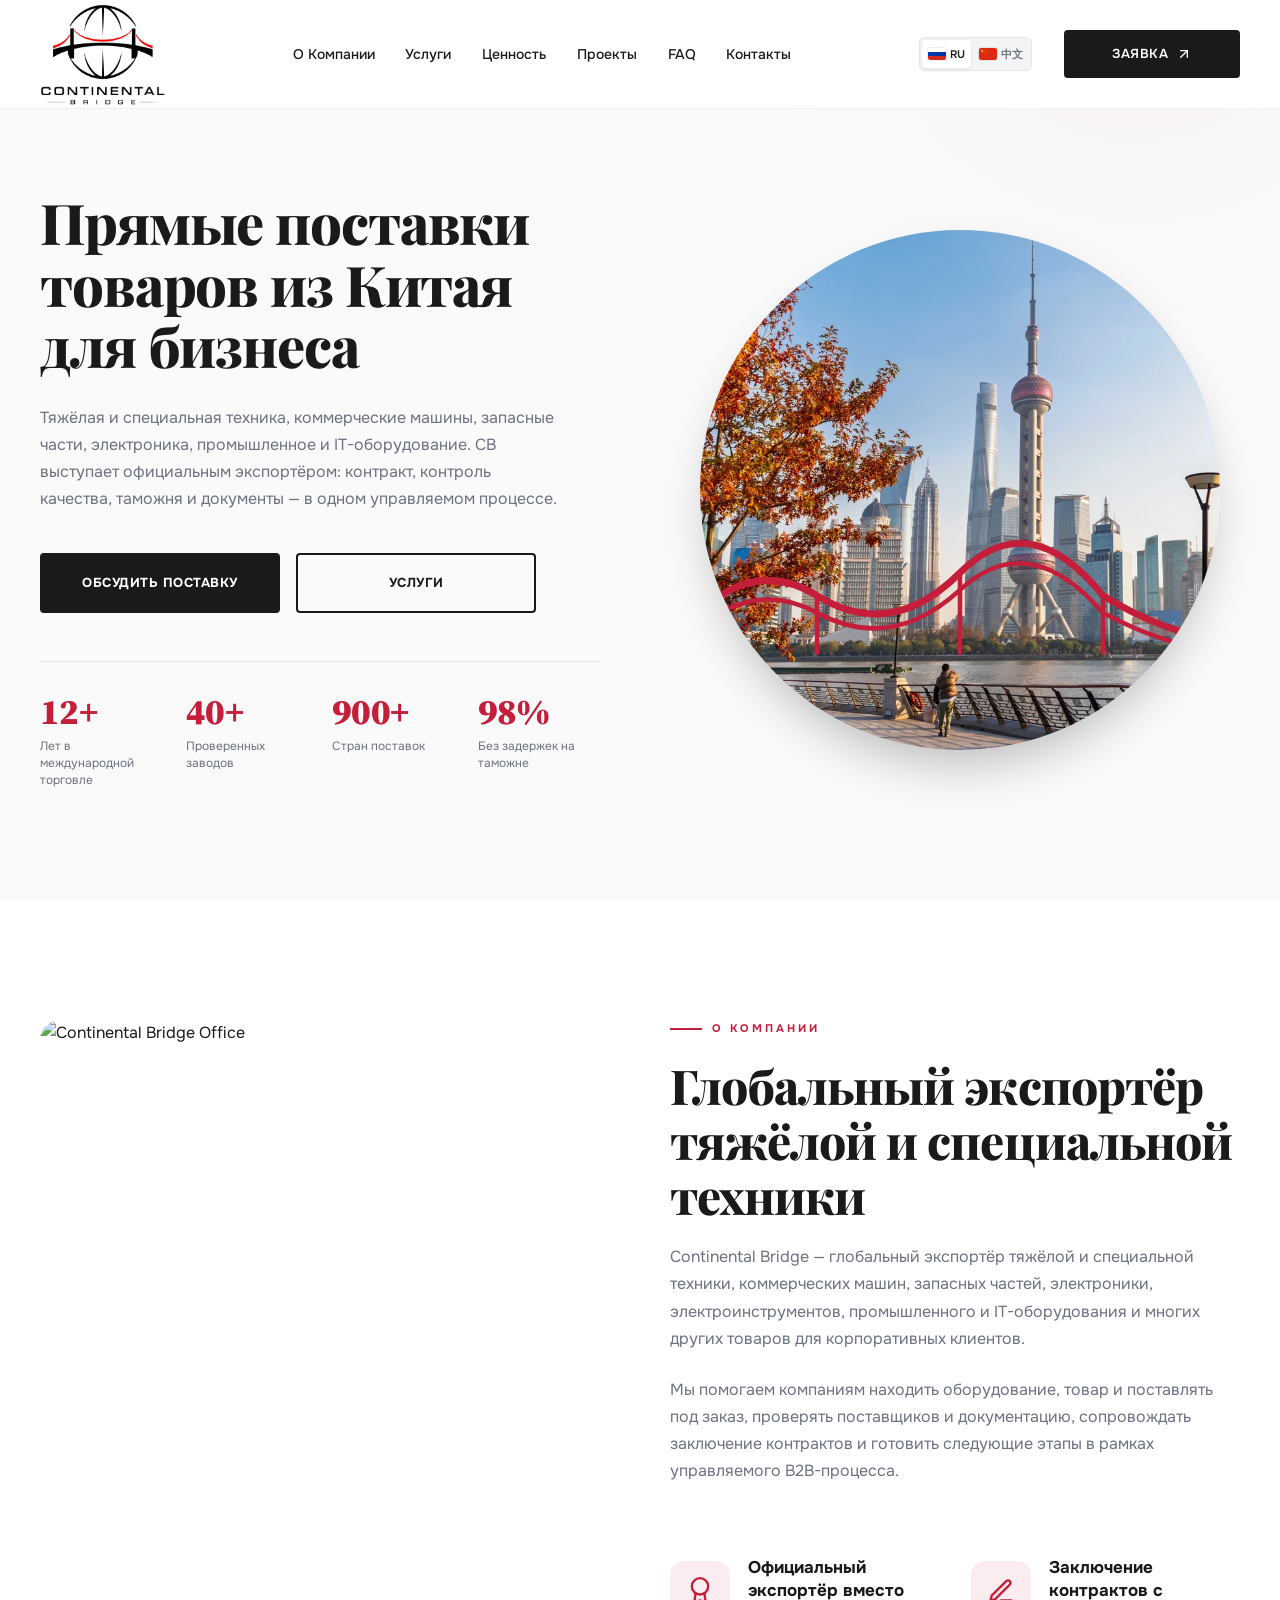
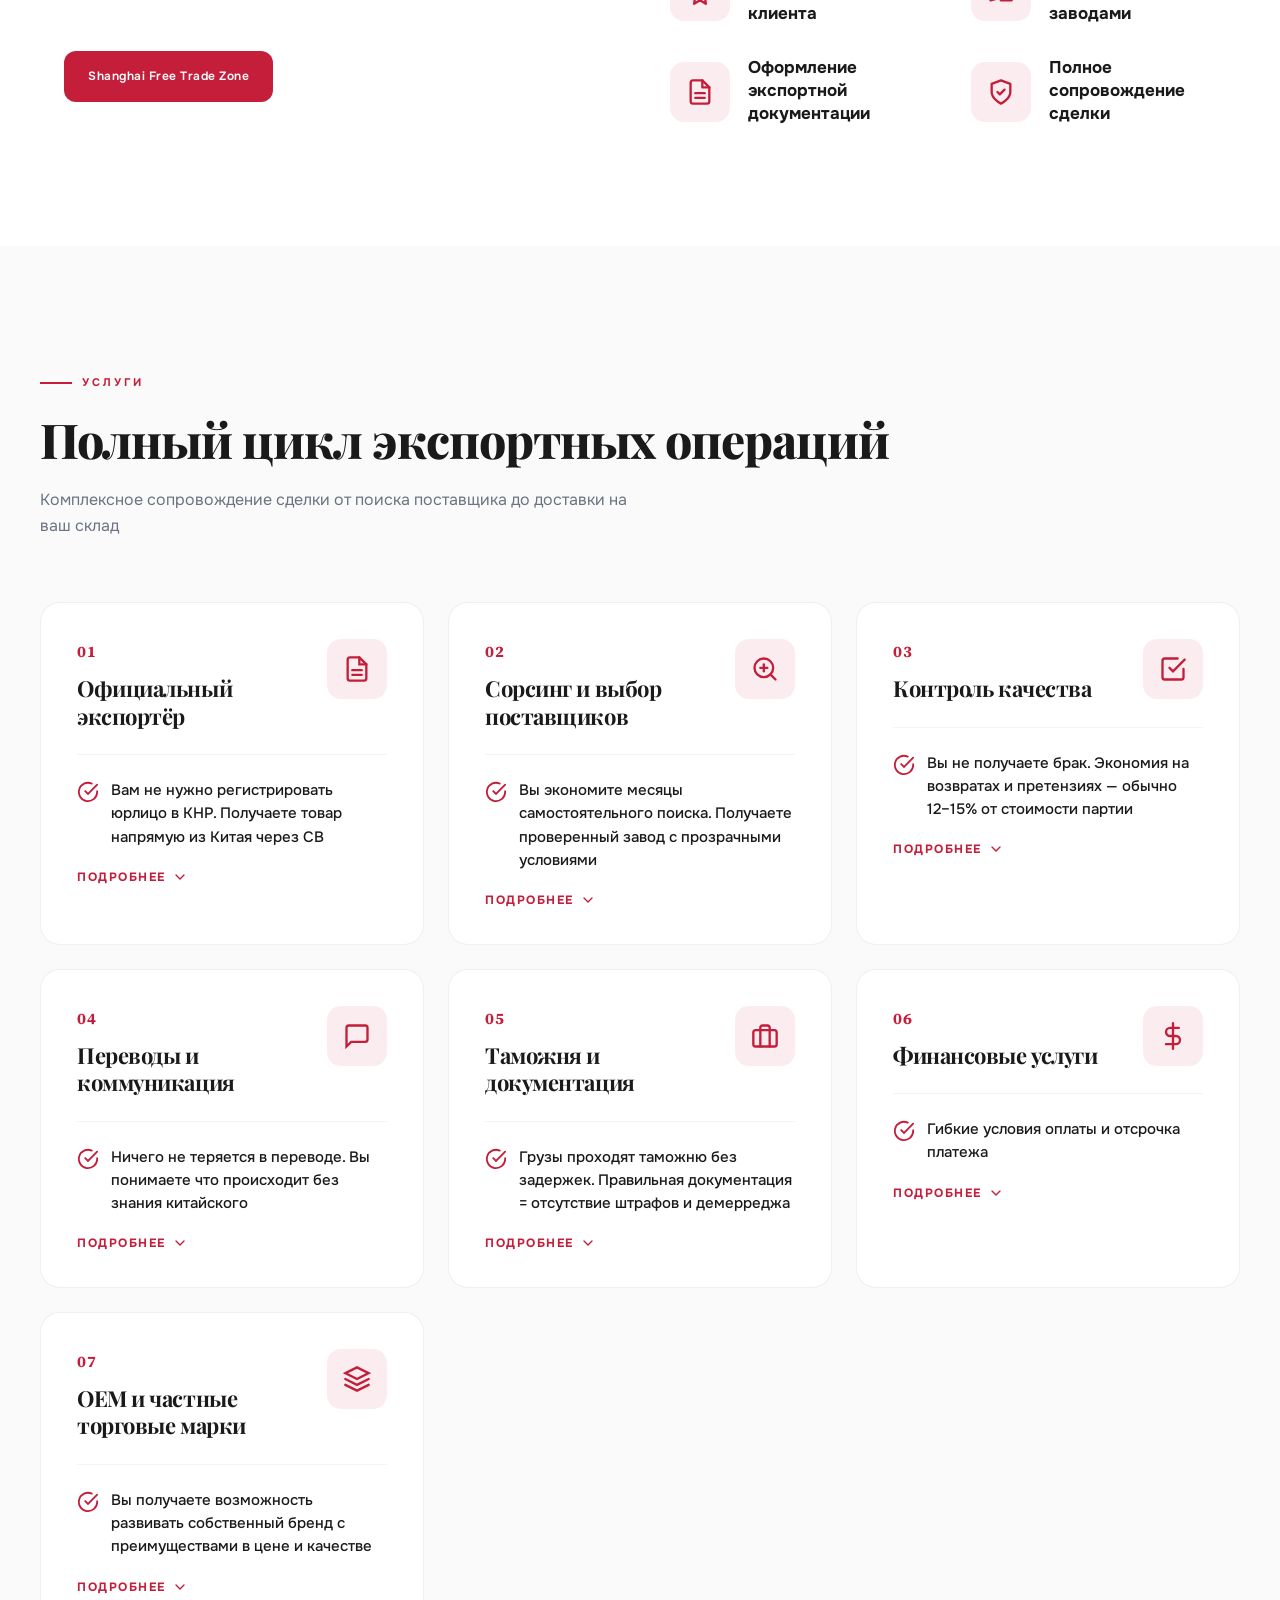
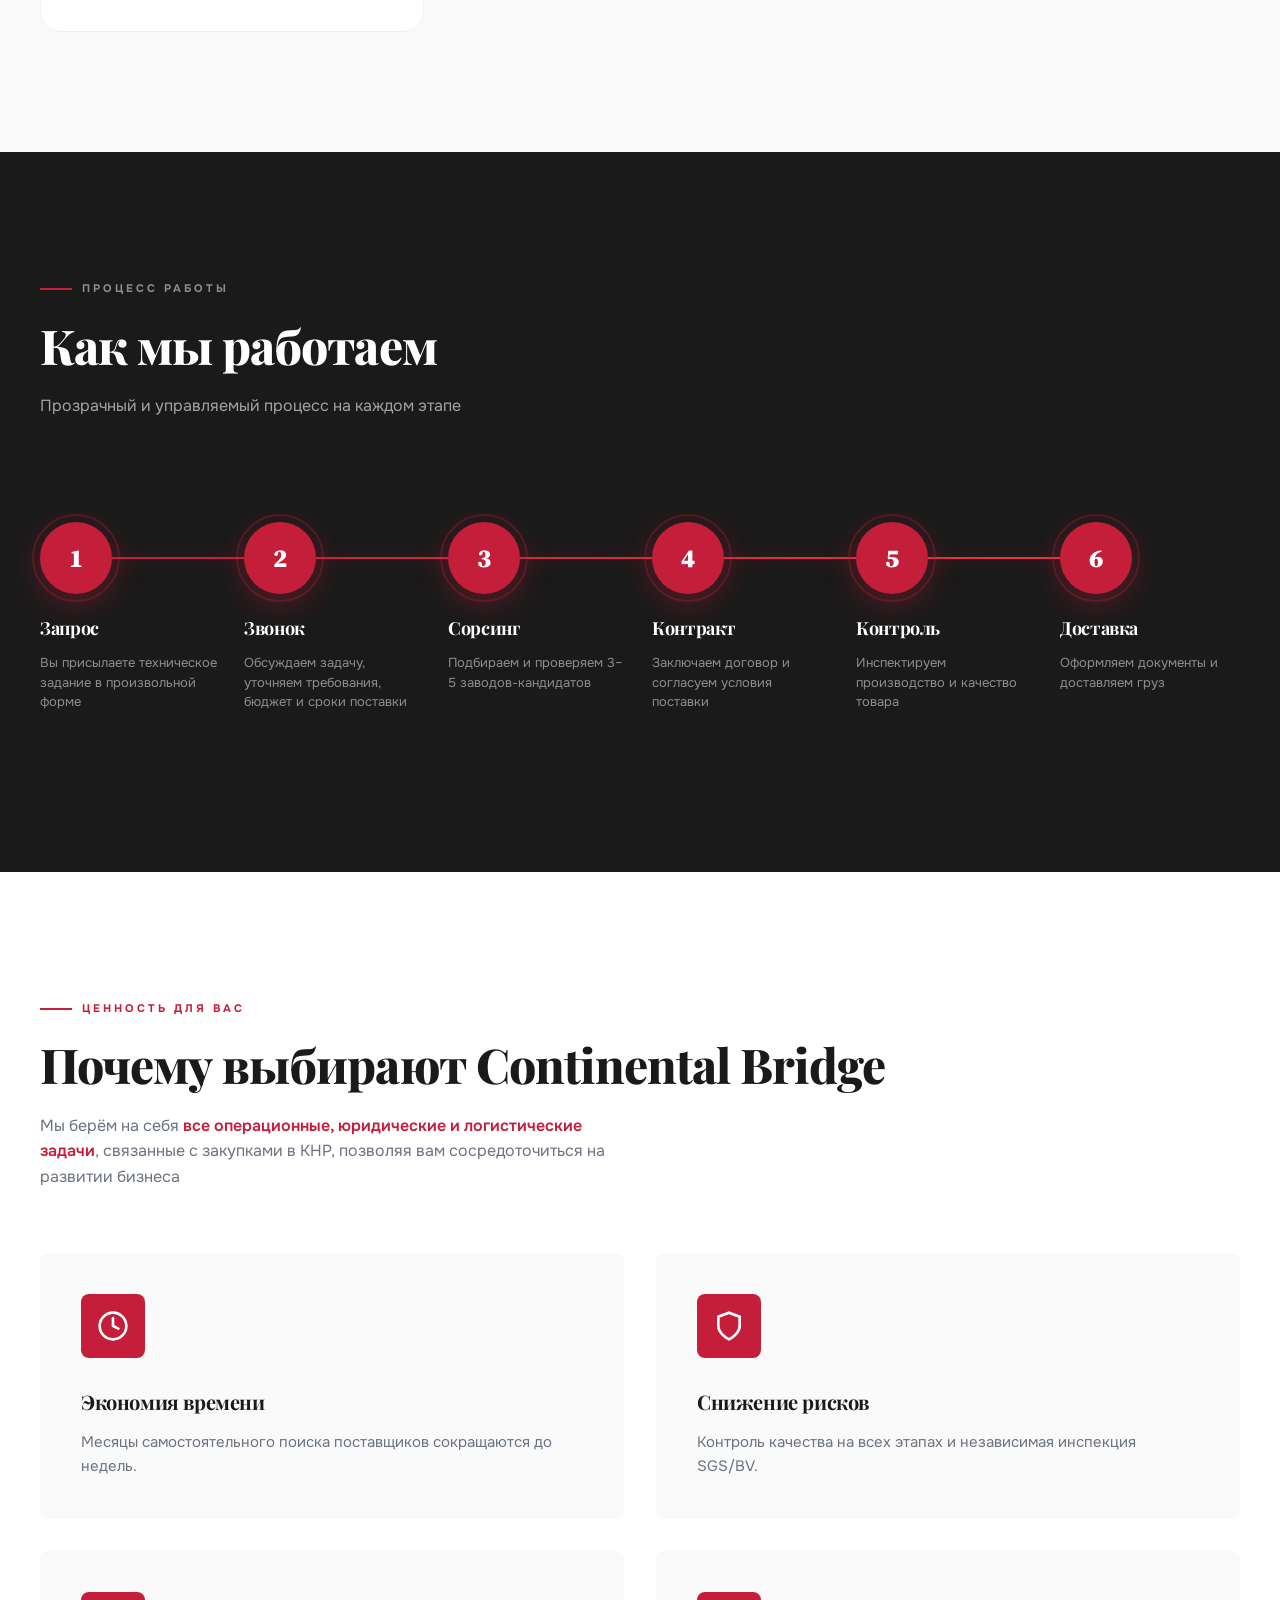
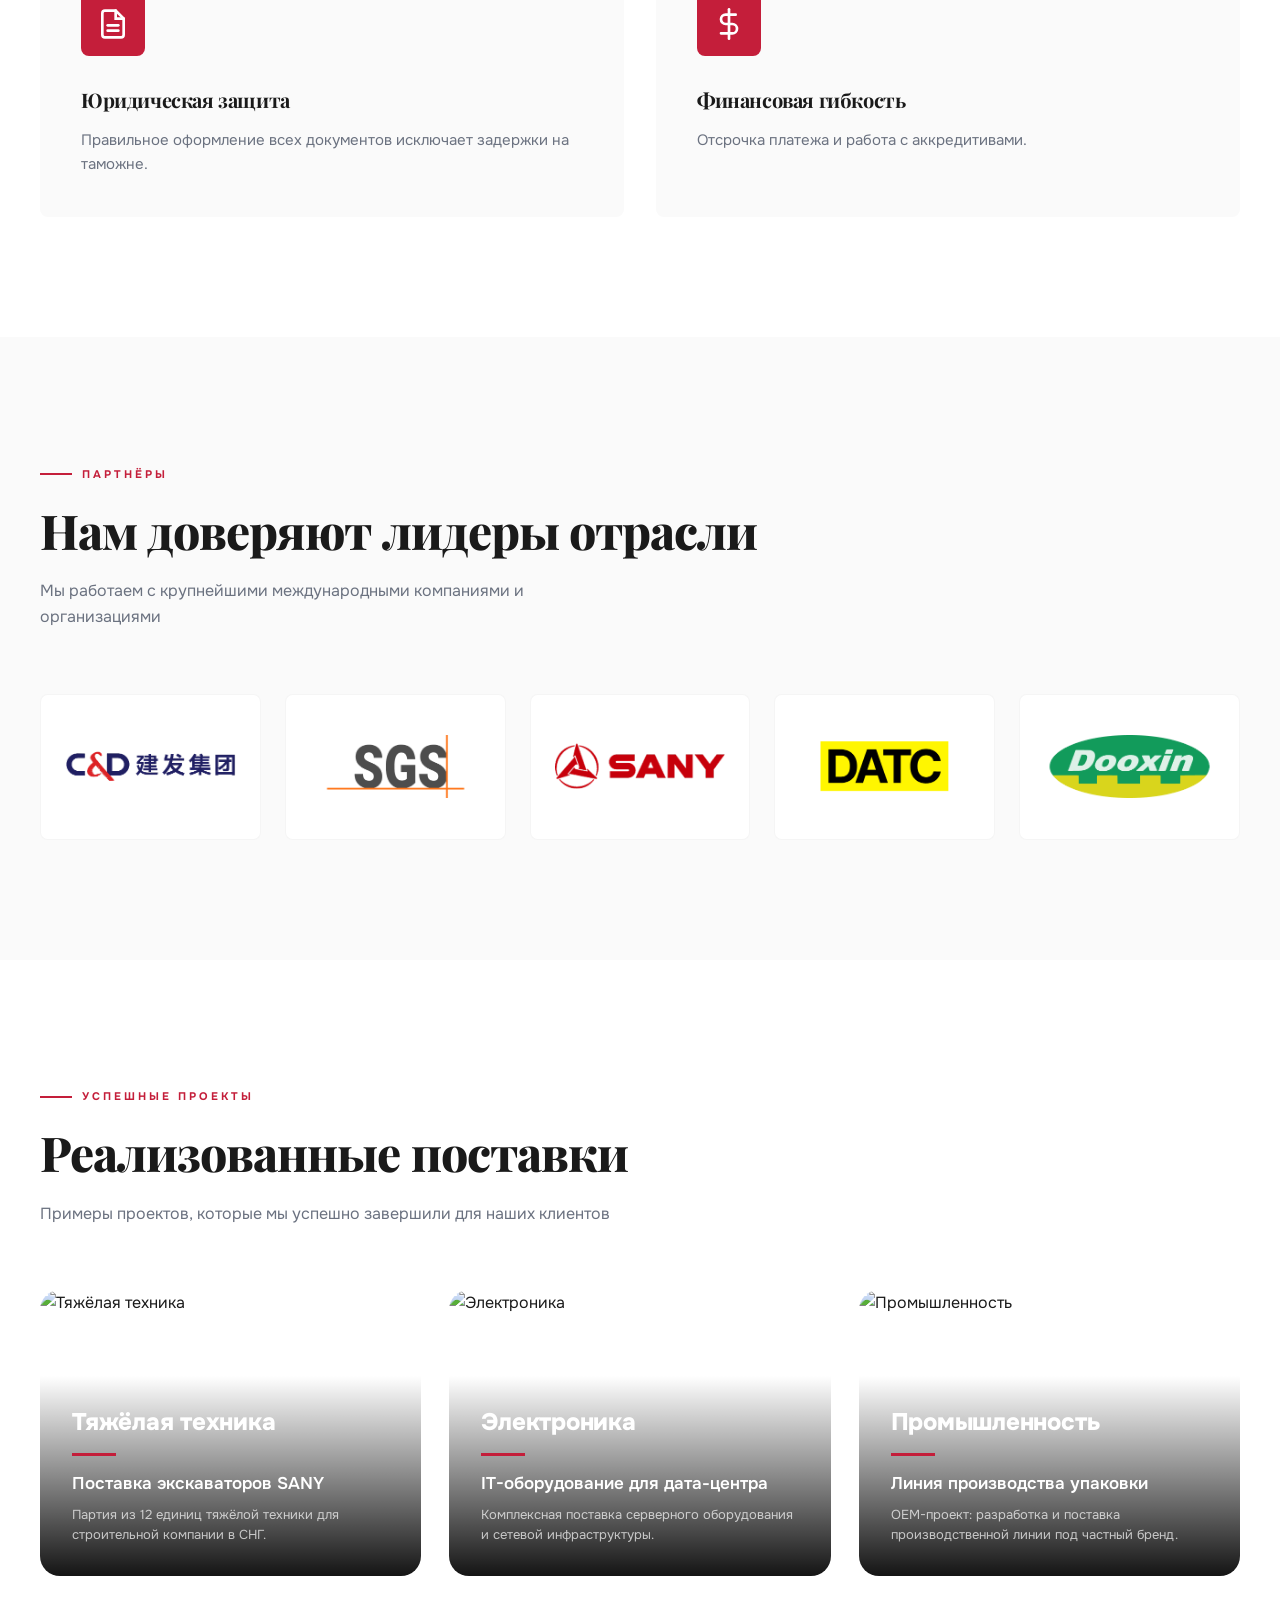
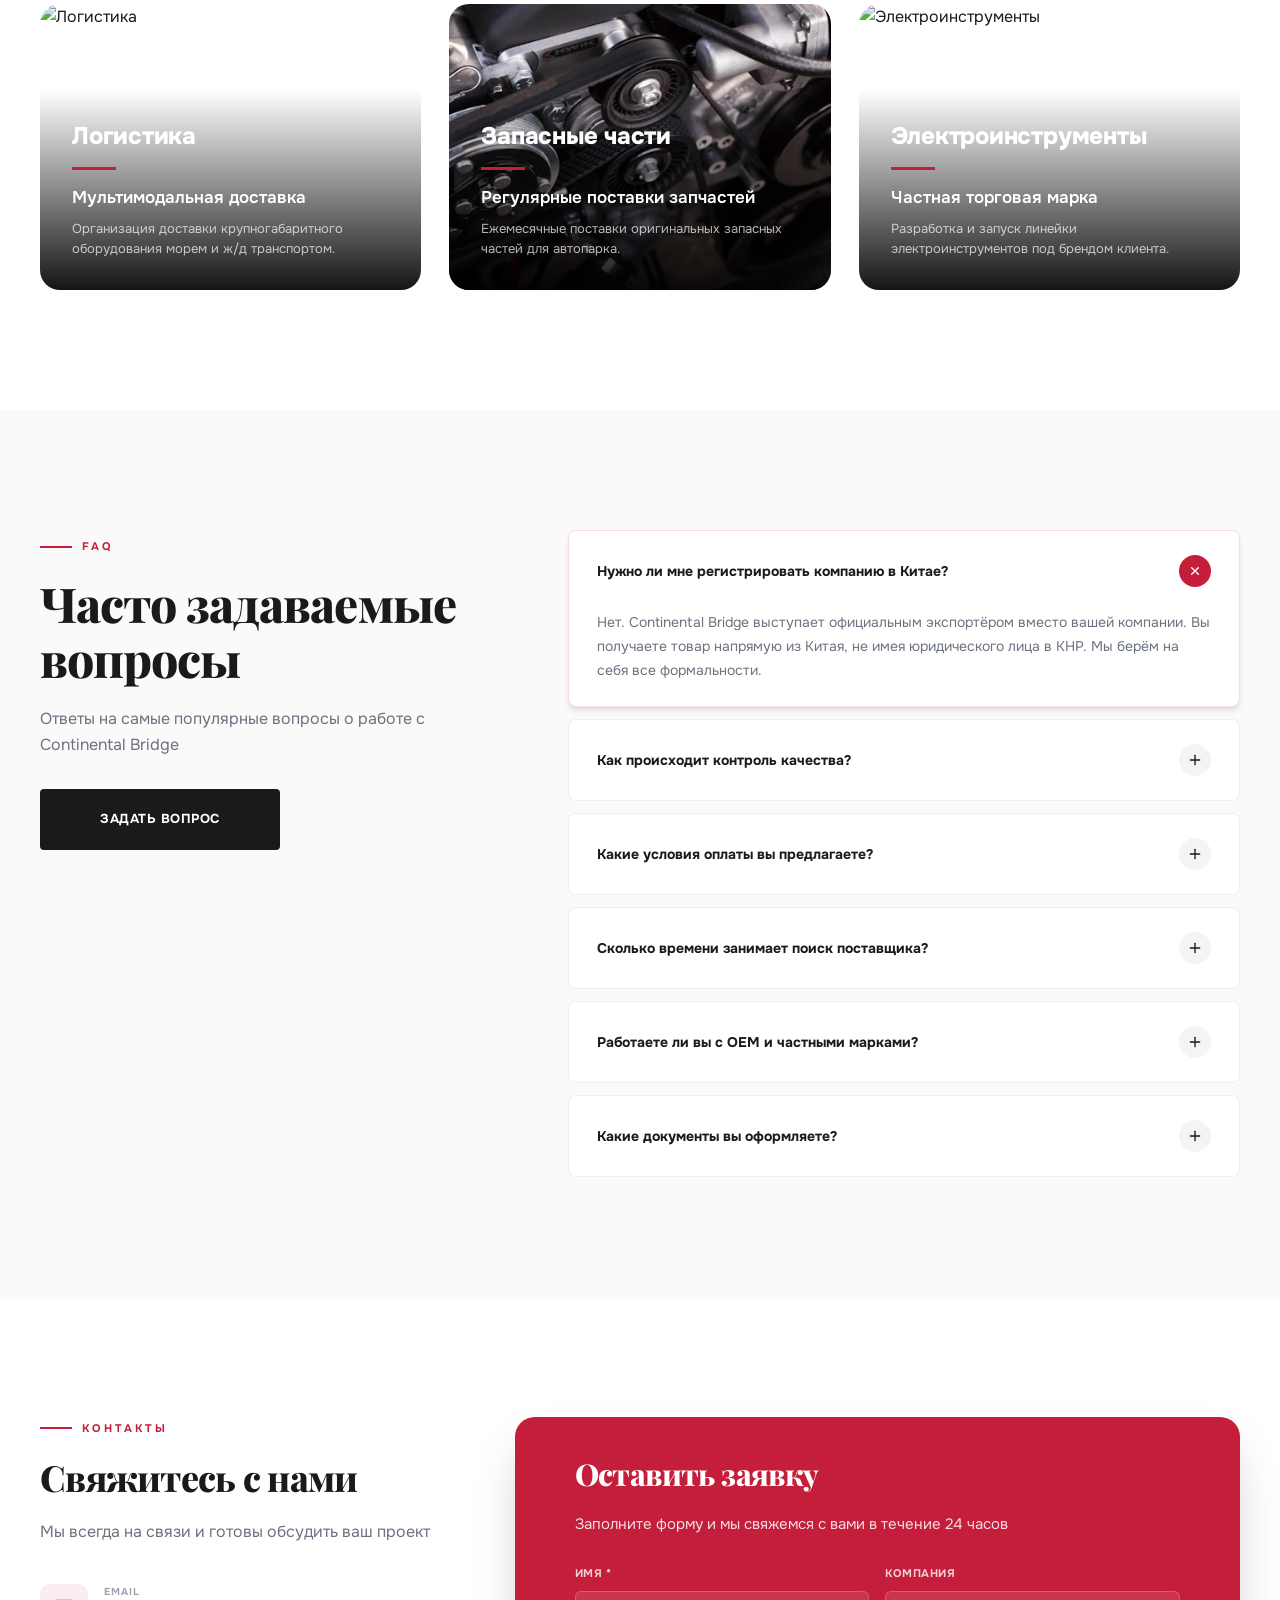
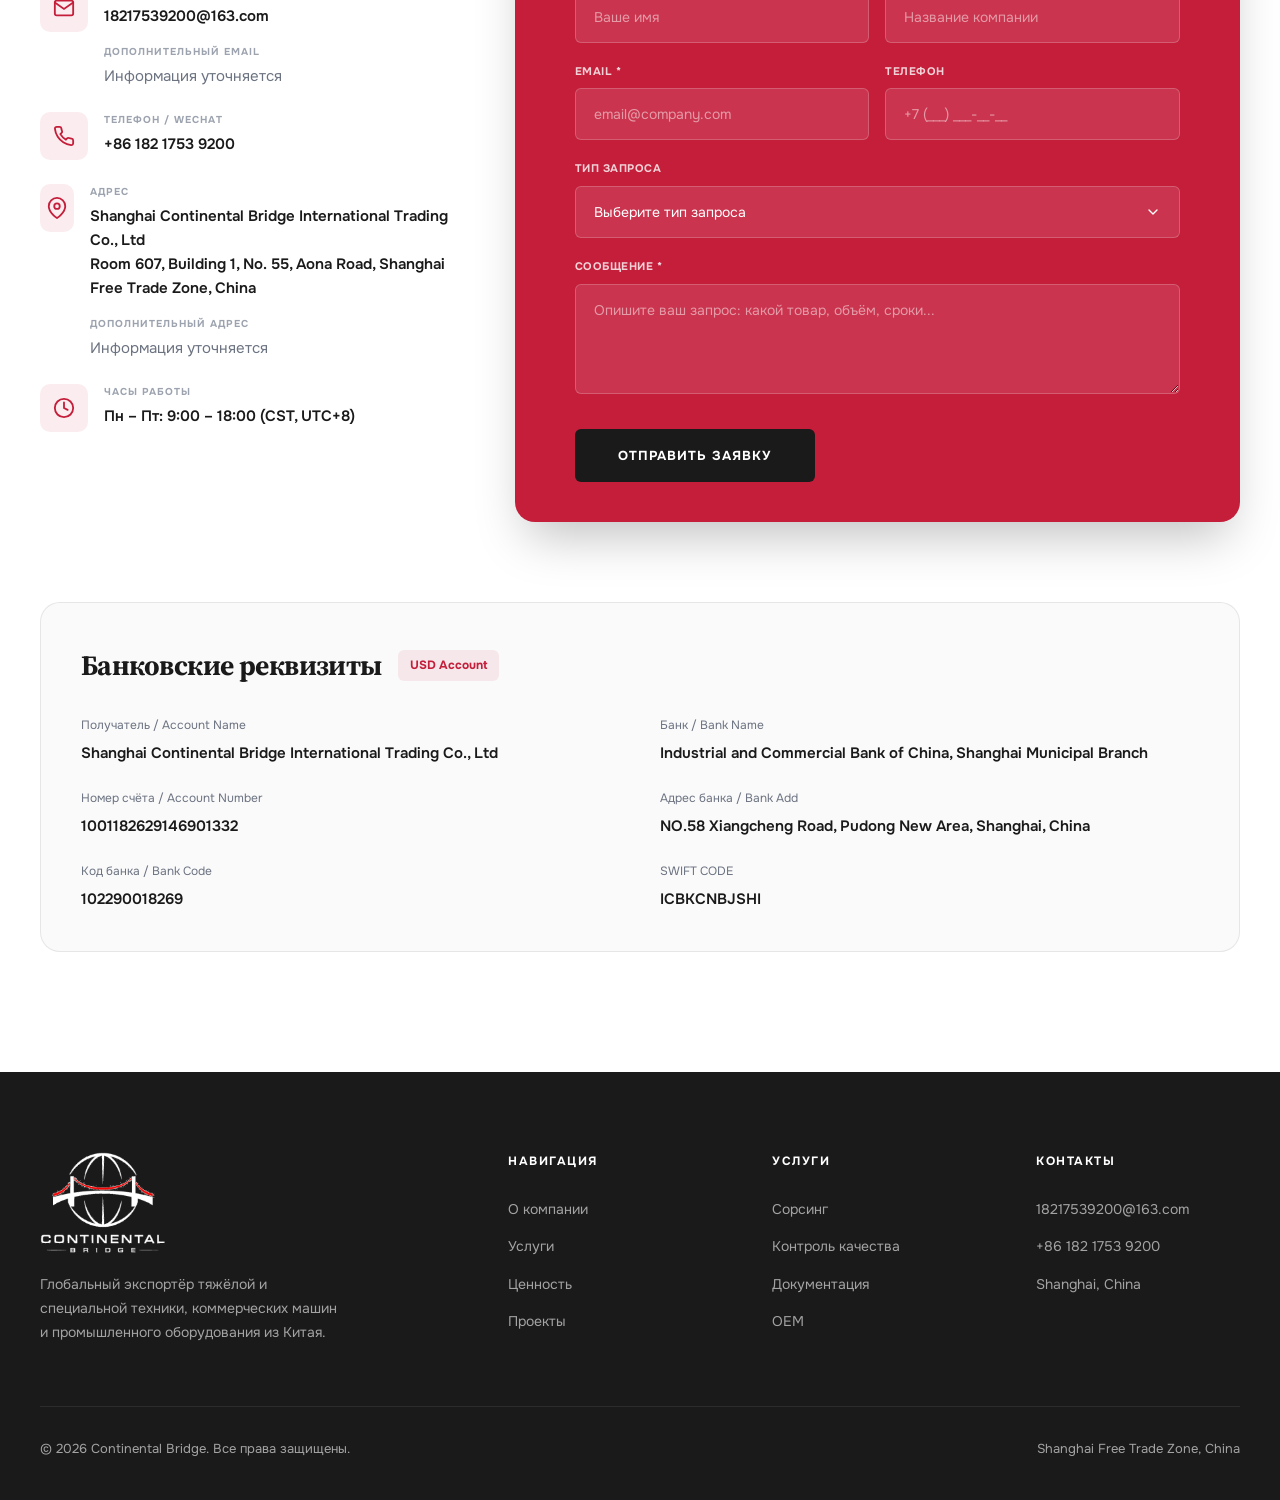
==== index.html @ 9a78777b "Add files via upload" ====
<!DOCTYPE html>
<html lang="ru">
<head>
    <meta charset="UTF-8">
    <meta name="viewport" content="width=device-width, initial-scale=1.0">
    <title>Continental Bridge — Прямые поставки из Китая</title>
    <link href="https://fonts.googleapis.com/css2?family=Onest:wght@300;400;500;600;700;800&family=Playfair+Display:wght@400;500;600;700;800;900&family=Source+Serif+Pro:wght@400;600;700;900&display=swap" rel="stylesheet">
    <link rel="stylesheet" href="assets/css/base.css">
    <link rel="stylesheet" href="assets/css/sections.css">
    <link rel="stylesheet" href="assets/css/responsive.css">
    <link rel="stylesheet" href="assets/css/languages.css">
    <script src="assets/js/languages.js" defer></script>
    <script src="assets/js/navigation.js" defer></script>
    <script src="assets/js/animations.js" defer></script>
    <script src="assets/js/services.js" defer></script>
    <script src="assets/js/faq.js" defer></script>
    <script src="assets/js/contact-form.js" defer></script>
</head>
<body>

    <!-- HEADER -->
    <header class="header" id="header">
        <div class="header-inner">
            <a href="#" class="logo">
                <div class="logo-icon">
                    <img src="assets/images/brand/logo.png" alt="Continental Bridge">
                </div>
            </a>
            <nav class="nav">
                <a href="#about">О Компании</a>
                <a href="#services">Услуги</a>
                <a href="#value">Ценность</a>
                <a href="#projects">Проекты</a>
                <a href="#faq">FAQ</a>
                <a href="#contacts">Контакты</a>
            </nav>
            <div class="header-actions">
            <div class="language-switch" role="group" aria-label="Язык сайта">
                <button type="button" class="language-option" data-language="ru" lang="ru" aria-label="Русский" aria-pressed="true">
                    <svg class="language-flag" viewBox="0 0 30 20" aria-hidden="true"><path fill="#fff" d="M0 0h30v20H0z"/><path fill="#0039a6" d="M0 6.667h30v6.666H0z"/><path fill="#d52b1e" d="M0 13.333h30V20H0z"/></svg>
                    <span>RU</span>
                </button>
                <button type="button" class="language-option" data-language="zh" lang="zh-CN" aria-label="简体中文" aria-pressed="false">
                    <svg class="language-flag" viewBox="0 0 30 20" aria-hidden="true"><path fill="#de2910" d="M0 0h30v20H0z"/><g fill="#ffde00"><path id="flag-star" d="m5 2 0.674 2.073H7.853L6.09 5.354l0.674 2.073L5 6.146 3.237 7.427l0.674-2.073L2.147 4.073h2.179z"/><use href="#flag-star" transform="translate(8.333 .333) rotate(23.2 1.667 1.667) scale(.333333)"/><use href="#flag-star" transform="translate(10.333 2.333) rotate(45.9 1.667 1.667) scale(.333333)"/><use href="#flag-star" transform="translate(10.333 5.333) rotate(69 1.667 1.667) scale(.333333)"/><use href="#flag-star" transform="translate(8.333 7.333) rotate(20.7 1.667 1.667) scale(.333333)"/></g></svg>
                    <span>中文</span>
                </button>
            </div>
            <a href="#request" class="btn-request">
                Заявка
                <svg viewBox="0 0 24 24" fill="none" stroke="currentColor" stroke-width="2" stroke-linecap="round" stroke-linejoin="round">
                    <line x1="7" y1="17" x2="17" y2="7"></line>
                    <polyline points="7 7 17 7 17 17"></polyline>
                </svg>
            </a>
            <button class="burger" id="burger" aria-label="Меню" aria-expanded="false" aria-controls="mobileNav">
                <span></span><span></span><span></span>
            </button>
            </div>
        </div>
    </header>

    <div class="mobile-nav" id="mobileNav">
        <a href="#about">О Компании</a>
        <a href="#services">Услуги</a>
        <a href="#value">Ценность</a>
        <a href="#projects">Проекты</a>
        <a href="#faq">FAQ</a>
        <a href="#contacts">Контакты</a>
    </div>

    <!-- HERO -->
    <section class="hero" id="home">
        <div class="hero-inner">
            <div class="hero-content">
                <h1>Прямые поставки товаров из Китая для&nbsp;бизнеса</h1>
                <p class="hero-desc">
                    Тяжёлая и специальная техника, коммерческие машины, запасные части, электроника, промышленное и IT-оборудование. CB выступает официальным экспортёром: контракт, контроль качества, таможня и документы — в одном управляемом процессе.
                </p>
                <div class="hero-buttons">
                    <a href="#request" class="btn-primary">Обсудить поставку</a>
                    <a href="#services" class="btn-outline">Услуги</a>
                </div>
                <div class="hero-stats">
                    <div>
                        <div class="hero-stat-num"><span class="counter" data-target="12">0</span>+</div>
                        <div class="hero-stat-label">Лет в международной торговле</div>
                    </div>
                    <div>
                        <div class="hero-stat-num"><span class="counter" data-target="40">0</span>+</div>
                        <div class="hero-stat-label">Проверенных заводов</div>
                    </div>
                    <div>
                        <div class="hero-stat-num"><span class="counter" data-target="900">0</span>+</div>
                        <div class="hero-stat-label">Стран поставок</div>
                    </div>
                    <div>
                        <div class="hero-stat-num"><span class="counter" data-target="98">0</span>%</div>
                        <div class="hero-stat-label">Без задержек на таможне</div>
                    </div>
                </div>
            </div>
            <div class="hero-image">
                <div class="hero-circle">
                    <img src="assets/images/hero-shanghai.webp" alt="Shanghai skyline">
                    <div class="hero-bridge-overlay">
                        <svg viewBox="0 0 500 120" fill="none" xmlns="http://www.w3.org/2000/svg">
                            <path d="M0 100 Q60 20 125 60 Q190 100 250 40 Q310 -20 375 60 Q440 100 500 100" stroke="#C41E3A" stroke-width="6" fill="none" stroke-linecap="round"/>
                            <path d="M0 110 Q60 40 125 75 Q190 110 250 55 Q310 0 375 75 Q440 110 500 110" stroke="#C41E3A" stroke-width="4" fill="none" stroke-linecap="round"/>
                            <line x1="125" y1="60" x2="125" y2="110" stroke="#C41E3A" stroke-width="4" stroke-linecap="round"/>
                            <line x1="250" y1="40" x2="250" y2="110" stroke="#C41E3A" stroke-width="4" stroke-linecap="round"/>
                            <line x1="375" y1="60" x2="375" y2="110" stroke="#C41E3A" stroke-width="4" stroke-linecap="round"/>
                        </svg>
                    </div>
                </div>
            </div>
        </div>
    </section>

    <!-- ABOUT -->
    <section class="section about" id="about">
        <div class="section-inner">
            <div class="about-grid">
                <div class="about-image reveal">
                    <img src="https://images.unsplash.com/photo-1497366216548-37526070297c?w=800&q=80" alt="Continental Bridge Office">
                    <div class="about-image-badge">Shanghai Free Trade Zone</div>
                </div>
                <div class="about-text reveal reveal-delay-1">
                    <div class="section-label">О компании</div>
                    <h2 class="section-title">Глобальный экспортёр тяжёлой и специальной техники</h2>
                    <p>
                        Continental Bridge — глобальный экспортёр тяжёлой и специальной техники, коммерческих машин, запасных частей, электроники, электроинструментов, промышленного и IT-оборудования и многих других товаров для корпоративных клиентов.
                    </p>
                    <p>
                        Мы помогаем компаниям находить оборудование, товар и поставлять под заказ, проверять поставщиков и документацию, сопровождать заключение контрактов и готовить следующие этапы в рамках управляемого B2B-процесса.
                    </p>
                    <div class="about-features">
                        <div class="about-feature">
                            <div class="about-feature-icon">
                                <svg viewBox="0 0 24 24" fill="none" stroke="currentColor" stroke-width="2" stroke-linecap="round" stroke-linejoin="round"><circle cx="12" cy="8" r="7"/><polyline points="8.21 13.89 7 23 12 20 17 23 15.79 13.88"/></svg>
                            </div>
                            <div class="about-feature-text">Официальный экспортёр вместо клиента</div>
                        </div>
                        <div class="about-feature">
                            <div class="about-feature-icon">
                                <svg viewBox="0 0 24 24" fill="none" stroke="currentColor" stroke-width="2" stroke-linecap="round" stroke-linejoin="round"><path d="M12 20h9"/><path d="M16.5 3.5a2.121 2.121 0 0 1 3 3L7 19l-4 1 1-4L16.5 3.5z"/></svg>
                            </div>
                            <div class="about-feature-text">Заключение контрактов с заводами</div>
                        </div>
                        <div class="about-feature">
                            <div class="about-feature-icon">
                                <svg viewBox="0 0 24 24" fill="none" stroke="currentColor" stroke-width="2" stroke-linecap="round" stroke-linejoin="round"><path d="M14 2H6a2 2 0 0 0-2 2v16a2 2 0 0 0 2 2h12a2 2 0 0 0 2-2V8z"/><polyline points="14 2 14 8 20 8"/><line x1="16" y1="13" x2="8" y2="13"/><line x1="16" y1="17" x2="8" y2="17"/></svg>
                            </div>
                            <div class="about-feature-text">Оформление экспортной документации</div>
                        </div>
                        <div class="about-feature">
                            <div class="about-feature-icon">
                                <svg viewBox="0 0 24 24" fill="none" stroke="currentColor" stroke-width="2" stroke-linecap="round" stroke-linejoin="round"><path d="M12 22s8-4 8-10V5l-8-3-8 3v7c0 6 8 10 8 10z"/><polyline points="9 12 11 14 15 10"/></svg>
                            </div>
                            <div class="about-feature-text">Полное сопровождение сделки</div>
                        </div>
                    </div>
                </div>
            </div>
        </div>
    </section>

    <!-- SERVICES -->
    <section class="section services" id="services">
        <div class="section-inner">
            <div class="section-header left reveal">
                <div class="section-label">Услуги</div>
                <h2 class="section-title">Полный цикл экспортных операций</h2>
                <p class="section-subtitle">Комплексное сопровождение сделки от поиска поставщика до доставки на ваш склад</p>
            </div>

            <div class="services-grid">
                <div class="service-card reveal">
                    <div class="service-head">
                        <div>
                            <div class="service-number">01</div>
                            <h3>Официальный экспортёр</h3>
                        </div>
                        <div class="service-icon">
                            <svg viewBox="0 0 24 24" fill="none" stroke="currentColor" stroke-width="2" stroke-linecap="round"><path d="M14 2H6a2 2 0 0 0-2 2v16a2 2 0 0 0 2 2h12a2 2 0 0 0 2-2V8z"/><polyline points="14 2 14 8 20 8"/><line x1="16" y1="13" x2="8" y2="13"/><line x1="16" y1="17" x2="8" y2="17"/></svg>
                        </div>
                    </div>
                    <div class="service-benefit">
                        <svg viewBox="0 0 24 24" fill="none" stroke="currentColor" stroke-width="2" stroke-linecap="round"><path d="M22 11.08V12a10 10 0 1 1-5.93-9.14"/><polyline points="22 4 12 14.01 9 11.01"/></svg>
                        <span>Вам не нужно регистрировать юрлицо в КНР. Получаете товар напрямую из Китая через CB</span>
                    </div>
                    <button class="service-toggle">
                        <span>Подробнее</span>
                        <svg viewBox="0 0 24 24" fill="none" stroke="currentColor" stroke-width="2" stroke-linecap="round"><polyline points="6 9 12 15 18 9"/></svg>
                    </button>
                    <div class="service-full">
                        <p>CB выступает официальным экспортёром вместо клиента. Берём на себя заключение контракта с заводом и оформление всей экспортной документации.</p>
                    </div>
                </div>

                <div class="service-card reveal reveal-delay-1">
                    <div class="service-head">
                        <div>
                            <div class="service-number">02</div>
                            <h3>Сорсинг и выбор поставщиков</h3>
                        </div>
                        <div class="service-icon">
                            <svg viewBox="0 0 24 24" fill="none" stroke="currentColor" stroke-width="2" stroke-linecap="round"><circle cx="11" cy="11" r="8"/><line x1="21" y1="21" x2="16.65" y2="16.65"/><line x1="11" y1="8" x2="11" y2="14"/><line x1="8" y1="11" x2="14" y2="11"/></svg>
                        </div>
                    </div>
                    <div class="service-benefit">
                        <svg viewBox="0 0 24 24" fill="none" stroke="currentColor" stroke-width="2" stroke-linecap="round"><path d="M22 11.08V12a10 10 0 1 1-5.93-9.14"/><polyline points="22 4 12 14.01 9 11.01"/></svg>
                        <span>Вы экономите месяцы самостоятельного поиска. Получаете проверенный завод с прозрачными условиями</span>
                    </div>
                    <button class="service-toggle">
                        <span>Подробнее</span>
                        <svg viewBox="0 0 24 24" fill="none" stroke="currentColor" stroke-width="2" stroke-linecap="round"><polyline points="6 9 12 15 18 9"/></svg>
                    </button>
                    <div class="service-full">
                        <p>Поиск и проверка заводов под запрос клиента: анализ рынка, подбор 3–5 кандидатов, аудит завода, переговоры по цене и условиям.</p>
                    </div>
                </div>

                <div class="service-card reveal reveal-delay-2">
                    <div class="service-head">
                        <div>
                            <div class="service-number">03</div>
                            <h3>Контроль качества</h3>
                        </div>
                        <div class="service-icon">
                            <svg viewBox="0 0 24 24" fill="none" stroke="currentColor" stroke-width="2" stroke-linecap="round"><path d="M9 11l3 3L22 4"/><path d="M21 12v7a2 2 0 0 1-2 2H5a2 2 0 0 1-2-2V5a2 2 0 0 1 2-2h11"/></svg>
                        </div>
                    </div>
                    <div class="service-benefit">
                        <svg viewBox="0 0 24 24" fill="none" stroke="currentColor" stroke-width="2" stroke-linecap="round"><path d="M22 11.08V12a10 10 0 1 1-5.93-9.14"/><polyline points="22 4 12 14.01 9 11.01"/></svg>
                        <span>Вы не получаете брак. Экономия на возвратах и претензиях — обычно 12–15% от стоимости партии</span>
                    </div>
                    <button class="service-toggle">
                        <span>Подробнее</span>
                        <svg viewBox="0 0 24 24" fill="none" stroke="currentColor" stroke-width="2" stroke-linecap="round"><polyline points="6 9 12 15 18 9"/></svg>
                    </button>
                    <div class="service-full">
                        <p>Инспекция товара на всех этапах: до производства, в процессе (inline), перед отгрузкой (pre-shipment). Независимый инспектор SGS/BV.</p>
                    </div>
                </div>

                <div class="service-card reveal">
                    <div class="service-head">
                        <div>
                            <div class="service-number">04</div>
                            <h3>Переводы и коммуникация</h3>
                        </div>
                        <div class="service-icon">
                            <svg viewBox="0 0 24 24" fill="none" stroke="currentColor" stroke-width="2" stroke-linecap="round"><path d="M21 15a2 2 0 0 1-2 2H7l-4 4V5a2 2 0 0 1 2-2h14a2 2 0 0 1 2 2z"/></svg>
                        </div>
                    </div>
                    <div class="service-benefit">
                        <svg viewBox="0 0 24 24" fill="none" stroke="currentColor" stroke-width="2" stroke-linecap="round"><path d="M22 11.08V12a10 10 0 1 1-5.93-9.14"/><polyline points="22 4 12 14.01 9 11.01"/></svg>
                        <span>Ничего не теряется в переводе. Вы понимаете что происходит без знания китайского</span>
                    </div>
                    <button class="service-toggle">
                        <span>Подробнее</span>
                        <svg viewBox="0 0 24 24" fill="none" stroke="currentColor" stroke-width="2" stroke-linecap="round"><polyline points="6 9 12 15 18 9"/></svg>
                    </button>
                    <div class="service-full">
                        <p>Языковое и культурное посредничество: переговоры с заводами, перевод контрактов и спецификаций, ежедневная коммуникация с поставщиком.</p>
                    </div>
                </div>

                <div class="service-card reveal reveal-delay-1">
                    <div class="service-head">
                        <div>
                            <div class="service-number">05</div>
                            <h3>Таможня и документация</h3>
                        </div>
                        <div class="service-icon">
                            <svg viewBox="0 0 24 24" fill="none" stroke="currentColor" stroke-width="2" stroke-linecap="round"><rect x="2" y="7" width="20" height="14" rx="2" ry="2"/><path d="M16 21V5a2 2 0 0 0-2-2h-4a2 2 0 0 0-2 2v16"/></svg>
                        </div>
                    </div>
                    <div class="service-benefit">
                        <svg viewBox="0 0 24 24" fill="none" stroke="currentColor" stroke-width="2" stroke-linecap="round"><path d="M22 11.08V12a10 10 0 1 1-5.93-9.14"/><polyline points="22 4 12 14.01 9 11.01"/></svg>
                        <span>Грузы проходят таможню без задержек. Правильная документация = отсутствие штрафов и демерреджа</span>
                    </div>
                    <button class="service-toggle">
                        <span>Подробнее</span>
                        <svg viewBox="0 0 24 24" fill="none" stroke="currentColor" stroke-width="2" stroke-linecap="round"><polyline points="6 9 12 15 18 9"/></svg>
                    </button>
                    <div class="service-full">
                        <p>Полный пакет экспортных документов: Commercial Invoice, Packing List, B/L, таможенная декларация КНР, сертификат происхождения, HS-коды.</p>
                    </div>
                </div>

                <div class="service-card reveal reveal-delay-2">
                    <div class="service-head">
                        <div>
                            <div class="service-number">06</div>
                            <h3>Финансовые услуги</h3>
                        </div>
                        <div class="service-icon">
                            <svg viewBox="0 0 24 24" fill="none" stroke="currentColor" stroke-width="2" stroke-linecap="round"><line x1="12" y1="1" x2="12" y2="23"/><path d="M17 5H9.5a3.5 3.5 0 0 0 0 7h5a3.5 3.5 0 0 1 0 7H6"/></svg>
                        </div>
                    </div>
                    <div class="service-benefit">
                        <svg viewBox="0 0 24 24" fill="none" stroke="currentColor" stroke-width="2" stroke-linecap="round"><path d="M22 11.08V12a10 10 0 1 1-5.93-9.14"/><polyline points="22 4 12 14.01 9 11.01"/></svg>
                        <span>Гибкие условия оплаты и отсрочка платежа</span>
                    </div>
                    <button class="service-toggle">
                        <span>Подробнее</span>
                        <svg viewBox="0 0 24 24" fill="none" stroke="currentColor" stroke-width="2" stroke-linecap="round"><polyline points="6 9 12 15 18 9"/></svg>
                    </button>
                    <div class="service-full">
                        <p>Гибкие условия оплаты, возможность предоставления отсрочки платежаE. Работаем с аккредитивами и T/T.</p>
                    </div>
                </div>

                <div class="service-card reveal">
                    <div class="service-head">
                        <div>
                            <div class="service-number">07</div>
                            <h3>OEM и частные торговые марки</h3>
                        </div>
                        <div class="service-icon">
                            <svg viewBox="0 0 24 24" fill="none" stroke="currentColor" stroke-width="2" stroke-linecap="round"><path d="M12 2L2 7l10 5 10-5-10-5z"/><path d="M2 17l10 5 10-5"/><path d="M2 12l10 5 10-5"/></svg>
                        </div>
                    </div>
                    <div class="service-benefit">
                        <svg viewBox="0 0 24 24" fill="none" stroke="currentColor" stroke-width="2" stroke-linecap="round"><path d="M22 11.08V12a10 10 0 1 1-5.93-9.14"/><polyline points="22 4 12 14.01 9 11.01"/></svg>
                        <span>Вы получаете возможность развивать собственный бренд с преимуществами в цене и качестве</span>
                    </div>
                    <button class="service-toggle">
                        <span>Подробнее</span>
                        <svg viewBox="0 0 24 24" fill="none" stroke="currentColor" stroke-width="2" stroke-linecap="round"><polyline points="6 9 12 15 18 9"/></svg>
                    </button>
                    <div class="service-full">
                        <p>Создаём продукцию по индивидуальным заказам, разрабатываем линейки частных торговых марок, адаптируем упаковку и брендинг.</p>
                    </div>
                </div>
            </div>
        </div>
    </section>

    <!-- PROCESS -->
    <section class="section process" id="process">
        <div class="section-inner">
            <div class="section-header left reveal">
                <div class="process-label section-label">Процесс работы</div>
                <h2 class="section-title">Как мы работаем</h2>
                <p class="section-subtitle">Прозрачный и управляемый процесс на каждом этапе</p>
            </div>

            <div class="process-steps" id="processSteps">
                <div class="process-line"><div class="process-line-fill"></div></div>
                <div class="process-step">
                    <div class="process-step-num">1</div>
                    <h4>Запрос</h4>
                    <p>Вы присылаете техническое задание в произвольной форме</p>
                </div>
                <div class="process-step">
                    <div class="process-step-num">2</div>
                    <h4>Звонок</h4>
                    <p>Обсуждаем задачу, уточняем требования, бюджет и сроки поставки</p>
                </div>
                <div class="process-step">
                    <div class="process-step-num">3</div>
                    <h4>Сорсинг</h4>
                    <p>Подбираем и проверяем 3–5 заводов-кандидатов</p>
                </div>
                <div class="process-step">
                    <div class="process-step-num">4</div>
                    <h4>Контракт</h4>
                    <p>Заключаем договор и согласуем условия поставки</p>
                </div>
                <div class="process-step">
                    <div class="process-step-num">5</div>
                    <h4>Контроль</h4>
                    <p>Инспектируем производство и качество товара</p>
                </div>
                <div class="process-step">
                    <div class="process-step-num">6</div>
                    <h4>Доставка</h4>
                    <p>Оформляем документы и доставляем груз</p>
                </div>
            </div>
        </div>
    </section>

    <!-- VALUE -->
    <section class="section value" id="value">
        <div class="section-inner">
            <div class="section-header left reveal">
                <div class="section-label">Ценность для ВАС</div>
                <h2 class="section-title">Почему выбирают Continental Bridge</h2>
                <p class="section-subtitle">Мы берём на себя <span class="highlight-red">все операционные, юридические и логистические задачи</span>, связанные с закупками в КНР, позволяя вам сосредоточиться на развитии бизнеса</p>
            </div>

            <div class="value-grid">
                <div class="value-card reveal">
                    <div class="value-card-icon">
                        <svg viewBox="0 0 24 24" fill="none" stroke="currentColor" stroke-width="2" stroke-linecap="round"><circle cx="12" cy="12" r="10"/><polyline points="12 6 12 12 16 14"/></svg>
                    </div>
                    <h3>Экономия времени</h3>
                    <p>Месяцы самостоятельного поиска поставщиков сокращаются до недель.</p>
                </div>

                <div class="value-card reveal reveal-delay-1">
                    <div class="value-card-icon">
                        <svg viewBox="0 0 24 24" fill="none" stroke="currentColor" stroke-width="2" stroke-linecap="round"><path d="M12 22s8-4 8-10V5l-8-3-8 3v7c0 6 8 10 8 10z"/></svg>
                    </div>
                    <h3>Снижение рисков</h3>
                    <p>Контроль качества на всех этапах и независимая инспекция SGS/BV.</p>
                </div>

                <div class="value-card reveal">
                    <div class="value-card-icon">
                        <svg viewBox="0 0 24 24" fill="none" stroke="currentColor" stroke-width="2" stroke-linecap="round"><path d="M14 2H6a2 2 0 0 0-2 2v16a2 2 0 0 0 2 2h12a2 2 0 0 0 2-2V8z"/><polyline points="14 2 14 8 20 8"/><line x1="16" y1="13" x2="8" y2="13"/><line x1="16" y1="17" x2="8" y2="17"/></svg>
                    </div>
                    <h3>Юридическая защита</h3>
                    <p>Правильное оформление всех документов исключает задержки на таможне.</p>
                </div>

                <div class="value-card reveal reveal-delay-1">
                    <div class="value-card-icon">
                        <svg viewBox="0 0 24 24" fill="none" stroke="currentColor" stroke-width="2" stroke-linecap="round"><line x1="12" y1="1" x2="12" y2="23"/><path d="M17 5H9.5a3.5 3.5 0 0 0 0 7h5a3.5 3.5 0 0 1 0 7H6"/></svg>
                    </div>
                    <h3>Финансовая гибкость</h3>
                    <p>Отсрочка платежа и работа с аккредитивами.</p>
                </div>
            </div>
        </div>
    </section>

    <!-- PARTNERS -->
    <section class="section partners" id="partners">
        <div class="section-inner">
            <div class="section-header left reveal">
                <div class="section-label">Партнёры</div>
                <h2 class="section-title">Нам доверяют лидеры отрасли</h2>
                <p class="section-subtitle">Мы работаем с крупнейшими международными компаниями и организациями</p>
            </div>

            <div class="partners-grid">
                <div class="partner-card reveal"><img src="assets/images/partners/c-and-d.png" alt="C&D" loading="lazy"></div>
                <div class="partner-card reveal reveal-delay-1"><img src="assets/images/partners/sgs.png" alt="SGS" loading="lazy"></div>
                <div class="partner-card reveal reveal-delay-2"><img src="assets/images/partners/sany.png" alt="SANY" loading="lazy"></div>
                <div class="partner-card reveal reveal-delay-3"><img src="assets/images/partners/datc.png" alt="DATC" loading="lazy"></div>
                <div class="partner-card reveal reveal-delay-4"><img src="assets/images/partners/dooxin.png" alt="Dooxin" loading="lazy"></div>
            </div>
        </div>
    </section>

    <!-- PROJECTS -->
    <section class="section projects" id="projects">
        <div class="section-inner">
            <div class="section-header left reveal">
                <div class="section-label">Успешные проекты</div>
                <h2 class="section-title">Реализованные поставки</h2>
                <p class="section-subtitle">Примеры проектов, которые мы успешно завершили для наших клиентов</p>
            </div>

            <div class="projects-grid">
                <div class="project-card reveal">
                    <img src="https://images.unsplash.com/photo-1581094794329-c8112a89af12?w=600&q=80" alt="Тяжёлая техника">
                    <div class="project-overlay">
                        <div class="project-category">Тяжёлая техника</div>
                        <div class="project-divider"></div>
                        <div class="project-name">Поставка экскаваторов SANY</div>
                        <p>Партия из 12 единиц тяжёлой техники для строительной компании в СНГ.</p>
                    </div>
                </div>

                <div class="project-card reveal reveal-delay-1">
                    <img src="https://images.unsplash.com/photo-1565043589221-1a6fd9ae45c7?w=600&q=80" alt="Электроника">
                    <div class="project-overlay">
                        <div class="project-category">Электроника</div>
                        <div class="project-divider"></div>
                        <div class="project-name">IT-оборудование для дата-центра</div>
                        <p>Комплексная поставка серверного оборудования и сетевой инфраструктуры.</p>
                    </div>
                </div>

                <div class="project-card reveal reveal-delay-2">
                    <img src="https://images.unsplash.com/photo-1504307651254-35680f356dfd?w=600&q=80" alt="Промышленность">
                    <div class="project-overlay">
                        <div class="project-category">Промышленность</div>
                        <div class="project-divider"></div>
                        <div class="project-name">Линия производства упаковки</div>
                        <p>OEM-проект: разработка и поставка производственной линии под частный бренд.</p>
                    </div>
                </div>

                <div class="project-card reveal">
                    <img src="https://images.unsplash.com/photo-1586528116311-ad8dd3c8310d?w=600&q=80" alt="Логистика">
                    <div class="project-overlay">
                        <div class="project-category">Логистика</div>
                        <div class="project-divider"></div>
                        <div class="project-name">Мультимодальная доставка</div>
                        <p>Организация доставки крупногабаритного оборудования морем и ж/д транспортом.</p>
                    </div>
                </div>

                <div class="project-card reveal reveal-delay-1">
                    <img src="assets/images/parts.jpg" alt="Запасные части">
                    <div class="project-overlay">
                        <div class="project-category">Запасные части</div>
                        <div class="project-divider"></div>
                        <div class="project-name">Регулярные поставки запчастей</div>
                        <p>Ежемесячные поставки оригинальных запасных частей для автопарка.</p>
                    </div>
                </div>

                <div class="project-card reveal reveal-delay-2">
                    <img src="https://images.unsplash.com/photo-1581092160607-ee22621dd758?w=600&q=80" alt="Электроинструменты">
                    <div class="project-overlay">
                        <div class="project-category">Электроинструменты</div>
                        <div class="project-divider"></div>
                        <div class="project-name">Частная торговая марка</div>
                        <p>Разработка и запуск линейки электроинструментов под брендом клиента.</p>
                    </div>
                </div>
            </div>
        </div>
    </section>

    <!-- FAQ -->
    <section class="section faq" id="faq">
        <div class="section-inner">
            <div class="faq-grid">
                <div class="reveal">
                    <div class="section-label">FAQ</div>
                    <h2 class="section-title">Часто задаваемые вопросы</h2>
                    <p class="faq-subtitle section-subtitle">Ответы на самые популярные вопросы о работе с Continental Bridge</p>
                    <a href="#request" class="faq-cta btn-primary">Задать вопрос</a>
                </div>

                <div class="faq-list reveal reveal-delay-1">
                    <div class="faq-item active">
                        <button class="faq-question">
                            Нужно ли мне регистрировать компанию в Китае?
                            <div class="faq-icon"><svg viewBox="0 0 24 24" fill="none" stroke="currentColor" stroke-width="2" stroke-linecap="round"><line x1="12" y1="5" x2="12" y2="19"/><line x1="5" y1="12" x2="19" y2="12"/></svg></div>
                        </button>
                        <div class="faq-answer-initial faq-answer">
                            <div class="faq-answer-inner">Нет. Continental Bridge выступает официальным экспортёром вместо вашей компании. Вы получаете товар напрямую из Китая, не имея юридического лица в КНР. Мы берём на себя все формальности.</div>
                        </div>
                    </div>

                    <div class="faq-item">
                        <button class="faq-question">
                            Как происходит контроль качества?
                            <div class="faq-icon"><svg viewBox="0 0 24 24" fill="none" stroke="currentColor" stroke-width="2" stroke-linecap="round"><line x1="12" y1="5" x2="12" y2="19"/><line x1="5" y1="12" x2="19" y2="12"/></svg></div>
                        </button>
                        <div class="faq-answer">
                            <div class="faq-answer-inner">Мы проводим инспекцию на трёх этапах: до производства (проверка материалов), в процессе (inline-инспекция) и перед отгрузкой (pre-shipment). При необходимости привлекаем независимых инспекторов SGS или Bureau Veritas.</div>
                        </div>
                    </div>

                    <div class="faq-item">
                        <button class="faq-question">
                            Какие условия оплаты вы предлагаете?
                            <div class="faq-icon"><svg viewBox="0 0 24 24" fill="none" stroke="currentColor" stroke-width="2" stroke-linecap="round"><line x1="12" y1="5" x2="12" y2="19"/><line x1="5" y1="12" x2="19" y2="12"/></svg></div>
                        </button>
                        <div class="faq-answer">
                            <div class="faq-answer-inner">Мы предлагаем гибкие условия: T/T (телеграфный перевод), аккредитивы (L/C), а также отсрочку платежа для надёжных партнёров. Условия обсуждаются индивидуально.</div>
                        </div>
                    </div>

                    <div class="faq-item">
                        <button class="faq-question">
                            Сколько времени занимает поиск поставщика?
                            <div class="faq-icon"><svg viewBox="0 0 24 24" fill="none" stroke="currentColor" stroke-width="2" stroke-linecap="round"><line x1="12" y1="5" x2="12" y2="19"/><line x1="5" y1="12" x2="19" y2="12"/></svg></div>
                        </button>
                        <div class="faq-answer">
                            <div class="faq-answer-inner">Анализ рынка и подбор 3–5 кандидатов занимает от 3 до 10 рабочих дней в зависимости от сложности запроса. Полный цикл от запроса до подписания контракта — обычно 2–4 недели.</div>
                        </div>
                    </div>

                    <div class="faq-item">
                        <button class="faq-question">
                            Работаете ли вы с OEM и частными марками?
                            <div class="faq-icon"><svg viewBox="0 0 24 24" fill="none" stroke="currentColor" stroke-width="2" stroke-linecap="round"><line x1="12" y1="5" x2="12" y2="19"/><line x1="5" y1="12" x2="19" y2="12"/></svg></div>
                        </button>
                        <div class="faq-answer">
                            <div class="faq-answer-inner">Да. Мы помогаем создавать продукцию по индивидуальным заказам, разрабатывать линейки частных торговых марок, адаптировать упаковку и брендирование. Управляем всем процессом — от концепции до готовой продукции.</div>
                        </div>
                    </div>

                    <div class="faq-item">
                        <button class="faq-question">
                            Какие документы вы оформляете?
                            <div class="faq-icon"><svg viewBox="0 0 24 24" fill="none" stroke="currentColor" stroke-width="2" stroke-linecap="round"><line x1="12" y1="5" x2="12" y2="19"/><line x1="5" y1="12" x2="19" y2="12"/></svg></div>
                        </button>
                        <div class="faq-answer">
                            <div class="faq-answer-inner">Полный пакет: Commercial Invoice, Packing List, Bill of Lading, таможенная декларация КНР, сертификат происхождения (COO / Form A), HS-коды, экспортные лицензии, сертификаты CE / ISO по требованиям страны назначения.</div>
                        </div>
                    </div>
                </div>
            </div>
        </div>
    </section>

    <!-- CONTACTS -->
    <section class="section contacts" id="contacts">
        <div class="section-inner">
            
            <div class="contacts-grid">
                <div class="contact-info reveal">
<div class="contact-header">
                <div class="section-label">Контакты</div>
                <h2 class="section-title">Свяжитесь с нами</h2>
                <p class="section-subtitle">Мы всегда на связи и готовы обсудить ваш проект</p>
            </div>
                    <div class="contact-items">
                        <div class="contact-item">
                            <div class="contact-item-icon">
                                <svg viewBox="0 0 24 24" fill="none" stroke="currentColor" stroke-width="2" stroke-linecap="round"><path d="M4 4h16c1.1 0 2 .9 2 2v12c0 1.1-.9 2-2 2H4c-1.1 0-2-.9-2-2V6c0-1.1.9-2 2-2z"/><polyline points="22,6 12,13 2,6"/></svg>
                            </div>
                            <div>
                                <div class="contact-item-label">Email</div>
                                <div class="contact-item-value"><a href="mailto:18217539200@163.com">18217539200@163.com</a></div>
<div class="contact-item-label contact-item-secondary">Дополнительный email</div>
<div class="contact-item-value contact-placeholder">Информация уточняется</div>
                            </div>
                        </div>
                        <div class="contact-item">
                            <div class="contact-item-icon">
                                <svg viewBox="0 0 24 24" fill="none" stroke="currentColor" stroke-width="2" stroke-linecap="round"><path d="M22 16.92v3a2 2 0 0 1-2.18 2 19.79 19.79 0 0 1-8.63-3.07 19.5 19.5 0 0 1-6-6 19.79 19.79 0 0 1-3.07-8.67A2 2 0 0 1 4.11 2h3a2 2 0 0 1 2 1.72 12.84 12.84 0 0 0 .7 2.81 2 2 0 0 1-.45 2.11L8.09 9.91a16 16 0 0 0 6 6l1.27-1.27a2 2 0 0 1 2.11-.45 12.84 12.84 0 0 0 2.81.7A2 2 0 0 1 22 16.92z"/></svg>
                            </div>
                            <div>
                                <div class="contact-item-label">Телефон / WeChat</div>
                                <div class="contact-item-value"><a href="tel:+8618217539200">+86 182 1753 9200</a></div>
                            </div>
                        </div>
                        <div class="contact-item">
                            <div class="contact-item-icon">
                                <svg viewBox="0 0 24 24" fill="none" stroke="currentColor" stroke-width="2" stroke-linecap="round"><path d="M21 10c0 7-9 13-9 13s-9-6-9-13a9 9 0 0 1 18 0z"/><circle cx="12" cy="10" r="3"/></svg>
                            </div>
                            <div>
                                <div class="contact-item-label">Адрес</div>
                                <div class="contact-item-value">Shanghai Continental Bridge International Trading Co., Ltd<br>Room 607, Building 1, No. 55, Aona Road, Shanghai Free Trade Zone, China</div>
<div class="contact-item-label contact-item-secondary">Дополнительный адрес</div>
<div class="contact-item-value contact-placeholder">Информация уточняется</div>
                            </div>
                        </div>
                        <div class="contact-item">
                            <div class="contact-item-icon">
                                <svg viewBox="0 0 24 24" fill="none" stroke="currentColor" stroke-width="2" stroke-linecap="round"><circle cx="12" cy="12" r="10"/><polyline points="12 6 12 12 16 14"/></svg>
                            </div>
                            <div>
                                <div class="contact-item-label">Часы работы</div>
                                <div class="contact-item-value">Пн – Пт: 9:00 – 18:00 (CST, UTC+8)</div>
                            </div>
                        </div>
                    </div>
                </div>

                <div class="contact-form" id="request" aria-labelledby="request-title">
                    <div class="contact-form-intro">
                        <h3 id="request-title">Оставить заявку</h3>
                        <p>Заполните форму и мы свяжемся с вами в течение 24 часов</p>
                    </div>
                    <form id="contactForm">
                        <div class="form-row">
                            <div class="form-group">
                                <label for="request-name">Имя *</label>
                                <input id="request-name" name="name" autocomplete="name" type="text" placeholder="Ваше имя" required>
                            </div>
                            <div class="form-group">
                                <label for="request-company">Компания</label>
                                <input id="request-company" name="company" autocomplete="organization" type="text" placeholder="Название компании">
                            </div>
                        </div>
                        <div class="form-row">
                            <div class="form-group">
                                <label for="request-email">Email *</label>
                                <input id="request-email" name="email" autocomplete="email" type="email" placeholder="email@company.com" required>
                            </div>
                            <div class="form-group">
                                <label for="request-phone">Телефон</label>
                                <input id="request-phone" name="phone" autocomplete="tel" type="tel" placeholder="+7 (___) ___-__-__">
                            </div>
                        </div>
                        <div class="form-group">
                            <label for="request-type">Тип запроса</label>
                            <select id="request-type" name="type">
                                <option value="">Выберите тип запроса</option>
                                <option>Поиск поставщика</option>
                                <option>Контроль качества</option>
                                <option>Экспортная документация</option>
                                <option>OEM / Частная марка</option>
                                <option>Финансовые услуги</option>
                                <option>Другое</option>
                            </select>
                        </div>
                        <div class="form-group">
                            <label for="request-message">Сообщение *</label>
                            <textarea id="request-message" name="message" placeholder="Опишите ваш запрос: какой товар, объём, сроки..." required></textarea>
                        </div>
                        <button type="submit" class="btn-submit">Отправить заявку</button>
                    </form>
                </div>
            </div>

<div class="bank-details" aria-labelledby="bank-details-title">
<div class="bank-details-header"><h3 id="bank-details-title">Банковские реквизиты</h3><span class="bank-currency">USD Account</span></div>
<dl class="bank-details-list">
<div><dt>Получатель / Account Name</dt><dd>Shanghai Continental Bridge International Trading Co., Ltd</dd></div>
<div><dt>Банк / Bank Name</dt><dd>Industrial and Commercial Bank of China, Shanghai Municipal Branch</dd></div>
<div><dt>Номер счёта / Account Number</dt><dd>1001182629146901332</dd></div>
<div><dt>Адрес банка / Bank Add</dt><dd>NO.58 Xiangcheng Road, Pudong New Area, Shanghai, China</dd></div>
<div><dt>Код банка / Bank Code</dt><dd>102290018269</dd></div>
<div><dt>SWIFT CODE</dt><dd>ICBKCNBJSHI</dd></div>
</dl>
</div>
        </div>
    </section>

    <!-- FOOTER -->
    <footer class="footer">
        <div class="footer-inner">
            <div class="footer-grid">
                <div class="footer-brand">
                    <a href="#" class="footer-logo logo">
                        <div class="logo-icon">
                            <img src="assets/images/brand/logo-white.png" alt="Continental Bridge">
                        </div>
                    </a>
                    <p>Глобальный экспортёр тяжёлой и специальной техники, коммерческих машин и промышленного оборудования из Китая.</p>
                </div>
                <div>
                    <h4>Навигация</h4>
                    <ul class="footer-links">
                        <li><a href="#about">О компании</a></li>
                        <li><a href="#services">Услуги</a></li>
                        <li><a href="#value">Ценность</a></li>
                        <li><a href="#projects">Проекты</a></li>
                    </ul>
                </div>
                <div>
                    <h4>Услуги</h4>
                    <ul class="footer-links">
                        <li><a href="#services">Сорсинг</a></li>
                        <li><a href="#services">Контроль качества</a></li>
                        <li><a href="#services">Документация</a></li>
                        <li><a href="#services">OEM</a></li>
                    </ul>
                </div>
                <div>
                    <h4>Контакты</h4>
                    <ul class="footer-links">
                        <li><a href="mailto:18217539200@163.com">18217539200@163.com</a></li>
                        <li><a href="tel:+8618217539200">+86 182 1753 9200</a></li>
                        <li><a href="#">Shanghai, China</a></li>
                    </ul>
                </div>
            </div>
            <div class="footer-bottom">
                <span>© 2026 Continental Bridge. Все права защищены.</span>
                <span>Shanghai Free Trade Zone, China</span>
            </div>
        </div>
    </footer>

    <!-- MODAL -->
    <div class="modal-overlay" id="modal">
        <div class="modal">
            <button class="modal-close" id="modalClose" aria-label="Закрыть">
                <svg width="16" height="16" viewBox="0 0 24 24" fill="none" stroke="currentColor" stroke-width="2" stroke-linecap="round"><line x1="18" y1="6" x2="6" y2="18"/><line x1="6" y1="6" x2="18" y2="18"/></svg>
            </button>
            <h3 class="modal-title">Заявка отправлена!</h3>
            <p class="modal-description">Наш менеджер свяжется с вами в течение 24 часов.</p>
            <button class="modal-confirm btn-submit" data-close-modal>Отлично</button>
        </div>
    </div>

    
</body>
</html>
---- assets/css/base.css ----
:root {
    --red: #C41E3A;
    --red-dark: #A01830;
    --red-light: #E8344F;
    --black: #1A1A1A;
    --dark: #2D2D2D;
    --gray: #6B7280;
    --gray-light: #9CA3AF;
    --gray-lighter: #F3F4F6;
    --white: #FFFFFF;
    --bg: #FAFAFA;
    --shadow: 0 4px 6px -1px rgba(0,0,0,0.1), 0 2px 4px -2px rgba(0,0,0,0.1);
    --shadow-lg: 0 20px 40px -8px rgba(0,0,0,0.15);
    --shadow-xl: 0 25px 50px -12px rgba(0,0,0,0.25);
    --radius: 12px;
    --radius-lg: 20px;
    --transition: all 0.4s cubic-bezier(0.4, 0, 0.2, 1);
}

* { margin: 0; padding: 0; box-sizing: border-box; }
html { scroll-behavior: smooth; font-size: 16px; }
body {
    font-family: 'Onest', -apple-system, BlinkMacSystemFont, sans-serif;
    color: var(--black);
    background: var(--white);
    line-height: 1.6;
    overflow-x: hidden;
    font-weight: 400;
}
h1, h2, h3, h4, h5, h6 {
    font-family: 'Playfair Display', serif;
    font-weight: 700;
    letter-spacing: -0.02em;
}
.stat-number, .process-step-num, .service-number, .hero-stat-num { font-family: 'Source Serif Pro', serif; }

::-webkit-scrollbar { width: 8px; }
::-webkit-scrollbar-track { background: var(--gray-lighter); }
::-webkit-scrollbar-thumb { background: var(--red); border-radius: 4px; }
---- assets/css/sections.css ----
/* HEADER */
.header {
    position: fixed; top: 0; left: 0; right: 0; z-index: 1000;
    background: rgba(255,255,255,0.98);
    backdrop-filter: blur(20px);
    border-bottom: 1px solid rgba(0,0,0,0.06);
    transition: var(--transition);
}
.header.scrolled { box-shadow: 0 2px 20px rgba(0,0,0,0.08); }
.header-inner {
    max-width: 1400px; margin: 0 auto; padding: 0 40px;
    display: flex; align-items: center; justify-content: space-between;
    height: 108px;
}
.logo { display: flex; align-items: center; gap: 12px; text-decoration: none; color: var(--black); }
.logo-icon { width: 125px; height: 101px; flex: 0 0 125px; }
.logo-icon svg, .logo-icon img { width: 100%; height: 100%; object-fit: contain; display: block; }
.nav { display: flex; align-items: center; gap: 36px; }
.nav a {
    text-decoration: none; color: var(--black);
    font-family: 'Onest', sans-serif; font-size: 14px; font-weight: 500;
    transition: var(--transition); position: relative;
}
.nav a::after {
    content: ''; position: absolute; bottom: -4px; left: 0;
    width: 0; height: 2px; background: var(--red);
    transition: var(--transition);
}
.nav a:hover { color: var(--red); }
.nav a:hover::after { width: 100%; }
.btn-request {
    display: inline-flex; align-items: center; gap: 8px;
    background: var(--black); color: var(--white);
    padding: 14px 32px; border-radius: 4px;
    text-decoration: none; font-family: 'Onest', sans-serif;
    font-size: 13px; font-weight: 600; letter-spacing: 0.5px;
    text-transform: uppercase; transition: var(--transition);
    border: none; cursor: pointer;
}
.btn-request:hover { background: var(--red); transform: translateY(-2px); box-shadow: var(--shadow-lg); }
.btn-request svg { width: 16px; height: 16px; transition: var(--transition); }
.btn-request:hover svg { transform: translate(3px, -3px); }
.burger {
    display: none; flex-direction: column; gap: 5px;
    cursor: pointer; padding: 8px; background: none; border: none;
}
.burger span { width: 24px; height: 2px; background: var(--black); transition: var(--transition); }
.burger.active span:nth-child(1) { transform: rotate(45deg) translate(5px, 5px); }
.burger.active span:nth-child(2) { opacity: 0; }
.burger.active span:nth-child(3) { transform: rotate(-45deg) translate(5px, -5px); }

/* HERO */
.hero {
    min-height: 100vh; display: flex; align-items: center;
    padding-top: 80px; background: var(--bg);
    position: relative; overflow: hidden;
}
.hero::before {
    content: ''; position: absolute; top: -50%; right: -20%;
    width: 800px; height: 800px;
    background: radial-gradient(circle, rgba(196,30,58,0.04) 0%, transparent 70%);
    border-radius: 50%;
}
.hero-inner {
    max-width: 1400px; margin: 0 auto; padding: 60px 40px;
    display: grid; grid-template-columns: 1fr 1fr;
    gap: 80px; align-items: center; width: 100%;
}
.hero-label {
    display: inline-flex; align-items: center; gap: 8px;
    font-family: 'Onest', sans-serif; font-size: 11px;
    font-weight: 700; letter-spacing: 3px; text-transform: uppercase;
    color: var(--red); margin-bottom: 24px;
}
.hero-label::before { content: ''; width: 32px; height: 2px; background: var(--red); }
.hero h1 {
    font-family: 'Playfair Display', serif;
    font-size: clamp(36px, 5vw, 56px);
    font-weight: 800; line-height: 1.1;
    color: var(--black); margin-bottom: 28px;
    letter-spacing: -0.02em;
}
.hero-desc {
    font-size: 16px; line-height: 1.7; color: var(--gray);
    margin-bottom: 40px; max-width: 520px;
}
.hero-buttons { display: flex; gap: 16px; flex-wrap: wrap; }
.btn-primary, .btn-outline {
    display: inline-flex; align-items: center; justify-content: center;
    gap: 10px; padding: 18px 36px;
    border-radius: 4px; text-decoration: none;
    font-family: 'Onest', sans-serif; font-size: 13px;
    font-weight: 700; letter-spacing: 0.5px;
    text-transform: uppercase; transition: var(--transition);
    border: 2px solid var(--black);
    min-width: 240px;
}
.btn-primary { background: var(--black); color: var(--white); }
.btn-primary:hover { background: var(--red); border-color: var(--red); transform: translateY(-2px); box-shadow: var(--shadow-lg); }
.btn-outline { background: transparent; color: var(--black); }
.btn-outline:hover { background: var(--black); color: var(--white); transform: translateY(-2px); }

.hero-image { position: relative; display: flex; justify-content: center; align-items: center; }
.hero-circle {
    width: 520px; height: 520px; border-radius: 50%;
    overflow: hidden; position: relative; box-shadow: var(--shadow-xl);
}
.hero-circle img { width: 100%; height: 100%; object-fit: cover; }
.hero-bridge-overlay {
    position: absolute; bottom: 15%; left: 50%;
    transform: translateX(-50%); width: 110%; z-index: 2;
}
.hero-bridge-overlay svg { width: 100%; height: auto; }

.hero-stats {
    display: grid; grid-template-columns: repeat(4, 1fr);
    gap: 24px; margin-top: 48px; padding-top: 32px;
    border-top: 1px solid rgba(0,0,0,0.08);
}
.hero-stat-num {
    font-family: 'Source Serif Pro', serif;
    font-size: 36px; font-weight: 900;
    color: var(--red); line-height: 1; margin-bottom: 8px;
    letter-spacing: -0.02em;
}
.hero-stat-label { font-size: 12px; color: var(--gray); line-height: 1.4; }

/* SECTIONS */
.section { padding: 120px 0; }
.section-inner { max-width: 1400px; margin: 0 auto; padding: 0 40px; }
.section-label {
    display: inline-flex; align-items: center; gap: 10px;
    font-family: 'Onest', sans-serif; font-size: 11px;
    font-weight: 700; letter-spacing: 3px; text-transform: uppercase;
    color: var(--red); margin-bottom: 20px;
}
.section-label::before { content: ''; width: 32px; height: 2px; background: var(--red); }
.section-title {
    font-family: 'Playfair Display', serif;
    font-size: clamp(32px, 4vw, 48px);
    font-weight: 800; line-height: 1.15;
    color: var(--black); margin-bottom: 20px;
    letter-spacing: -0.02em;
}
.section-subtitle { font-size: 16px; color: var(--gray); line-height: 1.6; max-width: 600px; }
.section-header { margin-bottom: 64px; }
.section-header.left { text-align: left; }
.section-header.left .section-subtitle { margin: 0; }
.highlight-red { color: var(--red); font-weight: 600; }

/* ABOUT */
.about { background: var(--white); }
.about-grid { display: grid; grid-template-columns: 1fr 1fr; gap: 60px; align-items: stretch; }
.about-image {
    position: relative; border-radius: var(--radius-lg);
    overflow: hidden; height: 100%; min-height: 560px;
}
.about-image img { width: 100%; height: 100%; object-fit: cover; position: absolute; inset: 0; }
.about-image-badge {
    position: absolute; bottom: 24px; left: 24px; z-index: 2;
    background: var(--red); color: var(--white);
    padding: 16px 24px; border-radius: var(--radius);
    font-family: 'Onest', sans-serif; font-size: 12px;
    font-weight: 600; letter-spacing: 0.5px;
}
.about-text { display: flex; flex-direction: column; justify-content: center; }
.about-text p { font-size: 16px; line-height: 1.7; color: var(--gray); margin-bottom: 24px; }
.about-features { display: grid; grid-template-columns: 1fr 1fr; gap: 32px; margin-top: 48px; }
.about-feature { display: flex; align-items: center; gap: 18px; }
.about-feature-icon {
    width: 60px; height: 60px; min-width: 60px;
    background: rgba(196,30,58,0.08); border-radius: 14px;
    display: flex; align-items: center; justify-content: center;
    transition: var(--transition);
}
.about-feature:hover .about-feature-icon {
    background: var(--red); transform: translateY(-4px);
    box-shadow: 0 12px 24px rgba(196,30,58,0.3);
}
.about-feature-icon svg { width: 28px; height: 28px; color: var(--red); transition: var(--transition); }
.about-feature:hover .about-feature-icon svg { color: var(--white); }
.about-feature-text {
    font-family: 'Onest', sans-serif;
    font-size: 17px; font-weight: 700; color: var(--black); line-height: 1.35;
}

/* SERVICES */
.services { background: var(--bg); }
.services-grid { display: grid; grid-template-columns: repeat(3, 1fr); gap: 24px; }
.service-card {
    background: var(--white); border-radius: 20px; padding: 36px;
    transition: var(--transition); border: 1px solid rgba(0,0,0,0.06);
    position: relative; overflow: hidden;
    display: flex; flex-direction: column;
}
.service-card::before {
    content: ''; position: absolute; top: 0; left: 0; right: 0;
    height: 3px; background: var(--red);
    transform: scaleX(0); transition: var(--transition);
}
.service-card:hover { transform: translateY(-4px); box-shadow: var(--shadow-lg); border-color: rgba(196,30,58,0.15); }
.service-card:hover::before { transform: scaleX(1); }
.service-head {
    display: flex; justify-content: space-between; align-items: flex-start;
    gap: 16px; margin-bottom: 24px;
}
.service-number {
    font-family: 'Source Serif Pro', serif; font-size: 16px;
    font-weight: 700; color: var(--red); margin-bottom: 10px; letter-spacing: 1px;
}
.service-card h3 {
    font-family: 'Playfair Display', serif; font-size: 22px;
    font-weight: 700; color: var(--black); line-height: 1.25;
}
.service-icon {
    width: 60px; height: 60px; min-width: 60px;
    background: rgba(196,30,58,0.08); border-radius: 14px;
    display: flex; align-items: center; justify-content: center;
}
.service-icon svg { width: 28px; height: 28px; color: var(--red); }
.service-benefit {
    display: flex; align-items: flex-start; gap: 12px;
    padding-top: 24px; border-top: 1px solid var(--gray-lighter);
}
.service-benefit svg { width: 22px; height: 22px; min-width: 22px; color: var(--red); margin-top: 2px; }
.service-benefit span { font-size: 15px; color: var(--black); font-weight: 500; line-height: 1.55; }
.service-toggle {
    display: inline-flex; align-items: center; gap: 6px;
    font-family: 'Onest', sans-serif; font-size: 12px;
    font-weight: 700; color: var(--red);
    margin-top: 20px; cursor: pointer;
    letter-spacing: 1.5px; text-transform: uppercase;
    background: none; border: none; padding: 0;
    align-self: flex-start;
}
.service-toggle svg { width: 16px; height: 16px; transition: transform 0.3s ease; }
.service-card.expanded .service-toggle svg { transform: rotate(180deg); }
.service-full {
    display: none; font-size: 14px; line-height: 1.7; color: var(--gray);
    margin-top: 16px; padding-top: 16px; border-top: 1px solid var(--gray-lighter);
}
.service-full.expanded { display: block; animation: fadeIn 0.4s ease; }
@keyframes fadeIn {
    from { opacity: 0; transform: translateY(-10px); }
    to { opacity: 1; transform: translateY(0); }
}

/* PROCESS */
.process { background: var(--black); color: var(--white); padding: 120px 0; }
.process .section-title { color: var(--white); }
.process .section-subtitle { color: rgba(255,255,255,0.6); }
.process-steps {
    display: grid; grid-template-columns: repeat(6, minmax(0, 1fr));
    gap: 24px; position: relative; padding: 40px 0;
}
.process-line {
    position: absolute; top: 76px; transform: translateY(-50%);
    left: 36px; right: calc((100% - 120px) / 6 - 36px);
    height: 2px; background: rgba(255,255,255,0.1); z-index: 0;
}
.process-line-fill {
    position: absolute; top: 0; left: 0; height: 100%; width: 0;
    background: linear-gradient(90deg, var(--red), var(--red-light));
    transition: width 2s cubic-bezier(0.4, 0, 0.2, 1);
    box-shadow: 0 0 20px rgba(196,30,58,0.6);
}
.process-steps.animated .process-line-fill { width: 100%; }
.process-step {
    text-align: left; position: relative; z-index: 1;
    opacity: 0; transform: translateY(30px);
    transition: all 0.6s cubic-bezier(0.4, 0, 0.2, 1);
}
.process-steps.animated .process-step { opacity: 1; transform: translateY(0); }
.process-steps.animated .process-step:nth-child(2) { transition-delay: 0.2s; }
.process-steps.animated .process-step:nth-child(3) { transition-delay: 0.4s; }
.process-steps.animated .process-step:nth-child(4) { transition-delay: 0.6s; }
.process-steps.animated .process-step:nth-child(5) { transition-delay: 0.8s; }
.process-steps.animated .process-step:nth-child(6) { transition-delay: 1s; }
.process-steps.animated .process-step:nth-child(7) { transition-delay: 1.2s; }
.process-step-num {
    width: 72px; height: 72px; background: var(--red);
    border-radius: 50%; display: flex; align-items: center; justify-content: center;
    margin-bottom: 20px; font-family: 'Source Serif Pro', serif;
    font-size: 26px; font-weight: 900; color: var(--white);
    box-shadow: 0 8px 32px rgba(196,30,58,0.4); position: relative;
    transition: var(--transition);
}
.process-step-num::before {
    content: ''; position: absolute; inset: -8px;
    border: 2px solid rgba(196,30,58,0.3); border-radius: 50%;
    animation: pulse 2s ease-in-out infinite;
}
@keyframes pulse {
    0%, 100% { transform: scale(1); opacity: 1; }
    50% { transform: scale(1.1); opacity: 0.5; }
}
.process-step:hover .process-step-num { transform: scale(1.1); box-shadow: 0 12px 40px rgba(196,30,58,0.6); }
.process-step h4 {
    font-family: 'Playfair Display', serif; font-size: 18px;
    font-weight: 700; margin-bottom: 10px; transition: var(--transition);
}
.process-step:hover h4 { color: var(--red-light); }
.process-step p { font-size: 13px; color: rgba(255,255,255,0.5); line-height: 1.5; }

/* VALUE */
.value { background: var(--white); }
.value-grid { display: grid; grid-template-columns: repeat(2, 1fr); gap: 32px; }
.value-card {
    background: var(--bg); border-radius: 8px; padding: 40px;
    transition: var(--transition); border: 1px solid transparent;
}
.value-card:hover { border-color: rgba(196,30,58,0.15); box-shadow: var(--shadow); }
.value-card-icon {
    width: 64px; height: 64px; background: var(--red);
    border-radius: 8px; display: flex; align-items: center; justify-content: center;
    margin-bottom: 28px;
}
.value-card-icon svg { width: 32px; height: 32px; color: var(--white); }
.value-card h3 {
    font-family: 'Playfair Display', serif; font-size: 20px;
    font-weight: 700; margin-bottom: 12px;
}
.value-card > p { font-size: 15px; color: var(--gray); line-height: 1.6; }

/* PARTNERS */
.partners { background: var(--bg); }
.partners-grid { display: grid; grid-template-columns: repeat(5, minmax(0, 1fr)); gap: 24px; }
.partner-card {
    background: var(--white); border-radius: 8px;
    padding: 40px 24px; display: flex; align-items: center; justify-content: center;
    transition: var(--transition); border: 1px solid rgba(0,0,0,0.04);
    min-height: 120px;
}
.partner-card:hover { transform: translateY(-4px); box-shadow: var(--shadow); border-color: rgba(196,30,58,0.15); }
.partner-card img {
    display: block; width: 100%; max-width: 180px; height: 64px;
    object-fit: contain;
}

/* PROJECTS */
.projects { background: var(--white); }
.projects-grid { display: grid; grid-template-columns: repeat(3, 1fr); gap: 28px; }
.project-card {
    border-radius: var(--radius-lg); overflow: hidden;
    position: relative; aspect-ratio: 4/3; cursor: pointer;
}
.project-card img { width: 100%; height: 100%; object-fit: cover; transition: var(--transition); }
.project-card:hover img { transform: scale(1.08); }
.project-overlay {
    position: absolute; inset: 0;
    background: linear-gradient(180deg, transparent 30%, rgba(0,0,0,0.92) 100%);
    display: flex; flex-direction: column; justify-content: flex-end;
    padding: 32px; transition: var(--transition);
}
.project-category {
    font-family: 'Onest', sans-serif;
    font-size: 24px; font-weight: 800; color: var(--white);
    margin-bottom: 12px; letter-spacing: -0.01em;
}
.project-divider {
    width: 44px; height: 3px; background: var(--red);
    margin-bottom: 14px; transition: var(--transition);
}
.project-card:hover .project-divider { width: 70px; }
.project-name {
    font-family: 'Onest', sans-serif;
    font-size: 17px; font-weight: 600; color: var(--white);
    margin-bottom: 8px;
}
.project-overlay p { font-size: 13px; color: rgba(255,255,255,0.7); line-height: 1.5; }

/* FAQ */
.faq { background: var(--bg); }
.faq-grid { display: grid; grid-template-columns: 1fr 1.5fr; gap: 80px; align-items: flex-start; }
.faq-list { display: flex; flex-direction: column; gap: 12px; }
.faq-item {
    background: var(--white); border-radius: 8px; overflow: hidden;
    border: 1px solid rgba(0,0,0,0.06); transition: var(--transition);
}
.faq-item.active { border-color: rgba(196,30,58,0.15); box-shadow: var(--shadow); }
.faq-question {
    width: 100%; padding: 24px 28px;
    display: flex; align-items: center; justify-content: space-between;
    background: none; border: none; cursor: pointer;
    font-family: 'Onest', sans-serif; font-size: 14px;
    font-weight: 700; color: var(--black); text-align: left;
    transition: var(--transition);
}
.faq-question:hover { color: var(--red); }
.faq-icon {
    width: 32px; height: 32px; min-width: 32px;
    background: var(--gray-lighter); border-radius: 50%;
    display: flex; align-items: center; justify-content: center;
    transition: var(--transition);
}
.faq-item.active .faq-icon { background: var(--red); color: var(--white); transform: rotate(45deg); }
.faq-icon svg { width: 16px; height: 16px; }
.faq-answer { max-height: 0; overflow: hidden; transition: max-height 0.4s ease; }
.faq-answer-inner { padding: 0 28px 24px; font-size: 14px; line-height: 1.7; color: var(--gray); }

/* CONTACTS */
.contacts { background: var(--white); }
.contacts-grid {
    display: grid; grid-template-columns: 1fr 1.7fr;
    gap: 48px; align-items: start;
}
.contact-info {
    display: flex; flex-direction: column; justify-content: flex-start; gap: 28px;
}
.contact-header { margin-bottom: 12px; }
.contact-header .section-title { font-size: 36px; }
@media (min-width: 1201px) {
    .contact-info { padding-top: 40px; }
    .contact-header { position: relative; }
    .contact-header .section-label {
        position: absolute; bottom: 100%; left: 0;
        margin-bottom: 20px;
    }
}

.contact-items { display: flex; flex-direction: column; gap: 24px; }
.contact-item { display: flex; align-items: flex-start; gap: 16px; }
.contact-item-icon {
    width: 48px; height: 48px; min-width: 48px;
    background: rgba(196,30,58,0.08); border-radius: 10px;
    display: flex; align-items: center; justify-content: center;
}
.contact-item-icon svg { width: 22px; height: 22px; color: var(--red); }
.contact-item-label {
    font-family: 'Onest', sans-serif; font-size: 10px;
    font-weight: 700; letter-spacing: 1px; text-transform: uppercase;
    color: var(--gray-light); margin-bottom: 4px;
}
.contact-item-value { font-size: 15px; font-weight: 600; color: var(--black); }
.contact-item-value a { color: var(--black); text-decoration: none; transition: var(--transition); }
.contact-item-value a:hover { color: var(--red); }


.contact-item-secondary { margin-top: 16px; }
.contact-placeholder { color: var(--gray); font-weight: 400; }
.bank-details { margin-top: 0; padding: clamp(24px, 4vw, 40px); background: var(--bg); border: 1px solid rgba(0,0,0,.08); border-radius: 20px; }
.bank-details-header { display: flex; align-items: center; flex-wrap: wrap; gap: 16px; margin-bottom: 28px; }
.bank-details h3 { font-family: 'Source Serif Pro', serif; font-size: 28px; margin: 0; }
.bank-currency { padding: 6px 12px; border-radius: 6px; background: rgba(196,30,58,.08); color: var(--red); font-size: 12px; font-weight: 700; }
.bank-details-list { display: grid; grid-template-columns: repeat(2, minmax(0, 1fr)); gap: 24px 40px; margin: 0; }
.bank-details-list dt { font-size: 12px; color: var(--gray); margin-bottom: 6px; }
.bank-details-list dd { margin: 0; font-size: 15px; font-weight: 600; line-height: 1.6; overflow-wrap: anywhere; }
@media (max-width: 600px) { .bank-details-list { grid-template-columns: 1fr; } }

.contacts-grid + .bank-details { margin-top: 80px; }
.contact-form {
    background: var(--red); border-radius: 20px; padding: 40px 60px;
    box-shadow: var(--shadow-xl);
    display: grid; grid-template-columns: minmax(0, 1fr);
    gap: 28px; align-content: start; scroll-margin-top: 110px;
}
.contact-form-intro { max-width: 520px; }
.contact-form-intro p { font-size: 15px; line-height: 1.7; color: rgba(255,255,255,0.85); }
#contactForm { min-width: 0; }
#contactForm .btn-submit { width: auto; min-width: 240px; padding: 18px 28px; }
@media (max-width: 992px) {
    .contact-form { grid-template-columns: 1fr; gap: 28px; }
    .contact-form-intro { max-width: 520px; }
}
@media (max-width: 600px) {
    #contactForm .btn-submit { width: 100%; min-width: 0; }
}
.contact-form h3 {
    font-family: 'Playfair Display', serif;
    font-size: 30px; font-weight: 800; line-height: 1.15; letter-spacing: -0.02em; margin-bottom: 20px;
    color: var(--white);
}
.contact-form > p { font-size: 15px; color: rgba(255,255,255,0.8); margin-bottom: 36px; }
.form-group { margin-bottom: 20px; }
.form-group label {
    display: block; font-family: 'Onest', sans-serif;
    font-size: 11px; font-weight: 700; color: rgba(255,255,255,0.8);
    margin-bottom: 8px; letter-spacing: 0.5px; text-transform: uppercase;
}
.form-group input, .form-group textarea, .form-group select {
    width: 100%; padding: 16px 18px;
    border: 1px solid rgba(255,255,255,0.2); border-radius: 6px;
    font-size: 14px; font-family: 'Onest', sans-serif;
    background: rgba(255,255,255,0.1); color: var(--white);
    transition: var(--transition);
}
.form-group input::placeholder, .form-group textarea::placeholder { color: rgba(255,255,255,0.5); }
.form-group input:focus, .form-group textarea:focus, .form-group select:focus {
    outline: none; border-color: var(--white); background: rgba(255,255,255,0.15);
}
.form-group select,
.form-group select:focus {
    appearance: none; -webkit-appearance: none;
    padding-right: 48px; cursor: pointer;
    background-image: url("data:image/svg+xml,%3Csvg xmlns='http://www.w3.org/2000/svg' width='16' height='16' viewBox='0 0 24 24' fill='none' stroke='white' stroke-width='2' stroke-linecap='round' stroke-linejoin='round'%3E%3Cpath d='m6 9 6 6 6-6'/%3E%3C/svg%3E");
    background-repeat: no-repeat;
    background-position: right 18px center;
    background-size: 16px 16px;
}
.form-group select option { color: var(--black); background: var(--white); }
.form-group textarea { min-height: 110px; resize: vertical; }
.form-row { display: grid; grid-template-columns: 1fr 1fr; gap: 16px; }
.btn-submit {
    width: 100%; padding: 20px;
    background: var(--black); color: var(--white); border: none;
    border-radius: 6px; font-family: 'Onest', sans-serif;
    font-size: 13px; font-weight: 700; cursor: pointer;
    transition: var(--transition); text-transform: uppercase;
    letter-spacing: 1px; margin-top: 8px;
}
.btn-submit:hover { background: var(--white); color: var(--red); transform: translateY(-2px); }

/* FOOTER */
.footer { background: var(--black); color: rgba(255,255,255,0.6); padding: 80px 0 40px; }
.footer-inner { max-width: 1400px; margin: 0 auto; padding: 0 40px; }
.footer-grid { display: grid; grid-template-columns: 2fr 1fr 1fr 1fr; gap: 60px; margin-bottom: 60px; }
.footer-brand p { font-size: 14px; line-height: 1.7; margin-top: 20px; max-width: 300px; }
.footer h4 {
    font-family: 'Onest', sans-serif; font-size: 12px;
    font-weight: 700; letter-spacing: 1.5px; text-transform: uppercase;
    color: var(--white); margin-bottom: 24px;
}
.footer-links { list-style: none; }
.footer-links li { margin-bottom: 12px; }
.footer-links a { color: rgba(255,255,255,0.6); text-decoration: none; font-size: 14px; transition: var(--transition); }
.footer-links a:hover { color: var(--red); }
.footer-bottom {
    border-top: 1px solid rgba(255,255,255,0.08);
    padding-top: 32px; display: flex; justify-content: space-between;
    align-items: center; font-size: 13px;
}

/* ANIMATIONS */
.reveal { opacity: 0; transform: translateY(40px); transition: opacity 0.8s ease, transform 0.8s ease; }
.reveal.visible { opacity: 1; transform: translateY(0); }
.reveal-delay-1 { transition-delay: 0.1s; }
.reveal-delay-2 { transition-delay: 0.2s; }
.reveal-delay-3 { transition-delay: 0.3s; }
.reveal-delay-4 { transition-delay: 0.4s; }

/* MODAL */
.modal-overlay {
    position: fixed; inset: 0; background: rgba(0,0,0,0.6);
    backdrop-filter: blur(8px); z-index: 2000;
    display: flex; align-items: center; justify-content: center;
    opacity: 0; visibility: hidden; transition: var(--transition);
}
.modal-overlay.active { opacity: 1; visibility: visible; }
.modal {
    background: var(--white); border-radius: 20px; padding: 48px;
    max-width: 520px; width: 90%;
    transform: translateY(30px) scale(0.95); transition: var(--transition);
}
.modal-overlay.active .modal { transform: translateY(0) scale(1); }
.modal-close {
    float: right; width: 36px; height: 36px;
    background: var(--gray-lighter); border: none; border-radius: 50%;
    cursor: pointer; display: flex; align-items: center; justify-content: center;
    transition: var(--transition);
}
.modal-close:hover { background: var(--red); color: var(--white); }


/* Component modifiers */
.process-label { color: rgba(255,255,255,0.5); }
.faq-subtitle { margin-top: 20px; }
.faq-cta { margin-top: 32px; display: inline-flex; }
.faq-answer-initial { max-height: 200px; }
.footer-logo { color: white; }
.modal-title { font-family: 'Playfair Display', serif; font-size: 24px; font-weight: 800; margin-bottom: 8px; }
.modal-description { color: var(--gray); margin-bottom: 24px; }
.modal-confirm { background: var(--red); }
---- assets/css/responsive.css ----
/* RESPONSIVE */
@media (max-width: 1200px) {
    .services-grid { grid-template-columns: repeat(2, 1fr); }
    .process-steps { grid-template-columns: repeat(3, 1fr); }
    .process-line { display: none; }
    .partners-grid { grid-template-columns: repeat(3, 1fr); }
    .footer-grid { grid-template-columns: repeat(2, 1fr); gap: 40px; }
    .hero-stats { grid-template-columns: repeat(2, 1fr); }
    .contacts-grid { grid-template-columns: 1fr; }
}
@media (max-width: 992px) {
    .nav { display: none; }
    .burger { display: flex; }
    .hero-inner { grid-template-columns: 1fr; gap: 40px; }
    .hero-circle { width: 360px; height: 360px; }
    .about-grid { grid-template-columns: 1fr; gap: 40px; }
    .about-image { min-height: 400px; }
    .faq-grid { grid-template-columns: 1fr; gap: 40px; }
    .projects-grid { grid-template-columns: repeat(2, 1fr); }
    .value-grid { grid-template-columns: 1fr; }
    .process-steps { grid-template-columns: repeat(2, 1fr); }
    .contact-form { padding: 40px; }
}
@media (max-width: 768px) {
    .header-inner { padding: 0 20px; }
    .section { padding: 80px 0; }
    .section-inner { padding: 0 20px; }
    .hero-inner { padding: 40px 20px; }
    .services-grid { grid-template-columns: 1fr; }
    .process-steps { grid-template-columns: 1fr; }
    .partners-grid { grid-template-columns: repeat(2, 1fr); }
    .projects-grid { grid-template-columns: 1fr; }
    .form-row { grid-template-columns: 1fr; }
    .footer-grid { grid-template-columns: 1fr; gap: 32px; }
    .footer-bottom { flex-direction: column; gap: 12px; text-align: center; }
    .hero-buttons { flex-direction: column; }
    .btn-primary, .btn-outline { min-width: 100%; }
    .hero-circle { width: 280px; height: 280px; }
    .about-features { grid-template-columns: 1fr; }
    .hero-stats { grid-template-columns: 1fr; }
    .contact-form { padding: 28px; }
}
.mobile-nav {
    position: fixed; top: 80px; left: 0; right: 0;
    background: var(--white); padding: 24px;
    box-shadow: var(--shadow-lg);
    transform: translateY(-120%); transition: var(--transition); z-index: 999;
}
.mobile-nav.active { transform: translateY(0); }
.mobile-nav a {
    display: block; padding: 14px 0; text-decoration: none;
    color: var(--black); font-family: 'Onest', sans-serif;
    font-size: 15px; font-weight: 600; border-bottom: 1px solid var(--gray-lighter);
}
.mobile-nav a:last-child { border-bottom: none; }
---- assets/css/languages.css ----
/* The language selector remains visible at every breakpoint. */
.header-inner { gap: 24px; }
.header-actions { display: flex; align-items: center; gap: 16px; flex-shrink: 0; }
.header .logo { flex-shrink: 0; }
.nav { gap: clamp(16px, 2.4vw, 36px); }
.nav a, .header .btn-request { white-space: nowrap; }
.header .btn-request { min-width: 176px; justify-content: center; padding-inline: 40px; margin-left: 16px; }
.language-switch { display: inline-flex; align-items: center; padding: 2px; gap: 2px; border: 1px solid #e5e7eb; border-radius: 6px; background: #f3f4f6; }
.language-option { display: inline-flex; align-items: center; justify-content: center; gap: 4px; min-height: 28px; padding: 4px 6px; border: 0; border-radius: 4px; background: transparent; color: var(--gray); font: 600 11px/1.3 'Onest', 'Microsoft YaHei', sans-serif; cursor: pointer; }
.language-option[aria-pressed="true"] { background: white; color: var(--black); box-shadow: 0 1px 4px #00000012; }
.language-option:hover { color: var(--red); }
.language-option:focus-visible { outline: 2px solid var(--red); outline-offset: 2px; }
.language-flag { width: 18px; height: 12px; flex-shrink: 0; border-radius: 2px; box-shadow: 0 0 0 1px #00000012; }
.hero-content, .hero-image, .form-group, .contact-item > div, .footer-grid > div { min-width: 0; }
.contact-item-value { overflow-wrap: anywhere; }
.hero-circle { max-width: 100%; }
.faq-question { gap: 16px; }
html:lang(zh) body, html:lang(zh) :is(a, button, input, select, textarea, label, .section-label, .contact-item-label, .project-category, .project-name) {
    font-family: 'Onest', 'PingFang SC', 'Microsoft YaHei', 'Noto Sans CJK SC', sans-serif;
    letter-spacing: normal;
}
html:lang(zh) :is(h1, h2, h3, h4, h5, h6) {
    font-family: 'Songti SC', 'SimSun', 'Noto Serif CJK SC', serif;
    letter-spacing: .02em;
    line-height: 1.4;
    word-break: normal;
    overflow-wrap: break-word;
}
html:lang(zh) .hero h1 { font-size: clamp(34px, 4.2vw, 54px); line-height: 1.35; max-width: 12em; }
html:lang(zh) :is(.hero-desc, .about-text p, .service-benefit span, .service-full, .section-subtitle, .faq-answer-inner, .value-card > p) { line-height: 1.85; }
@media (min-width: 993px) and (max-width: 1200px) {
    .header-inner { padding-inline: 24px; gap: 16px; }
    .nav { gap: 16px; }
    .header .btn-request { min-width: 156px; padding-inline: 28px; }
    .header-actions { gap: 10px; }
}
@media (max-width: 600px) {
    .header-inner { padding-inline: 16px; gap: 10px; }
    .header .logo-icon { width: 124px; }
    .header-actions { gap: 6px; }
    .header .btn-request { display: none; }
    .burger { padding: 8px 4px; }
    .footer-inner { padding-inline: 20px; }
    .project-overlay { padding: 22px; }
    .project-category { font-size: 21px; }
    .project-card { min-width: 0; aspect-ratio: auto; height: 300px; }
}
@media (max-width: 360px) {
    .header .logo-icon { width: 108px; }
}
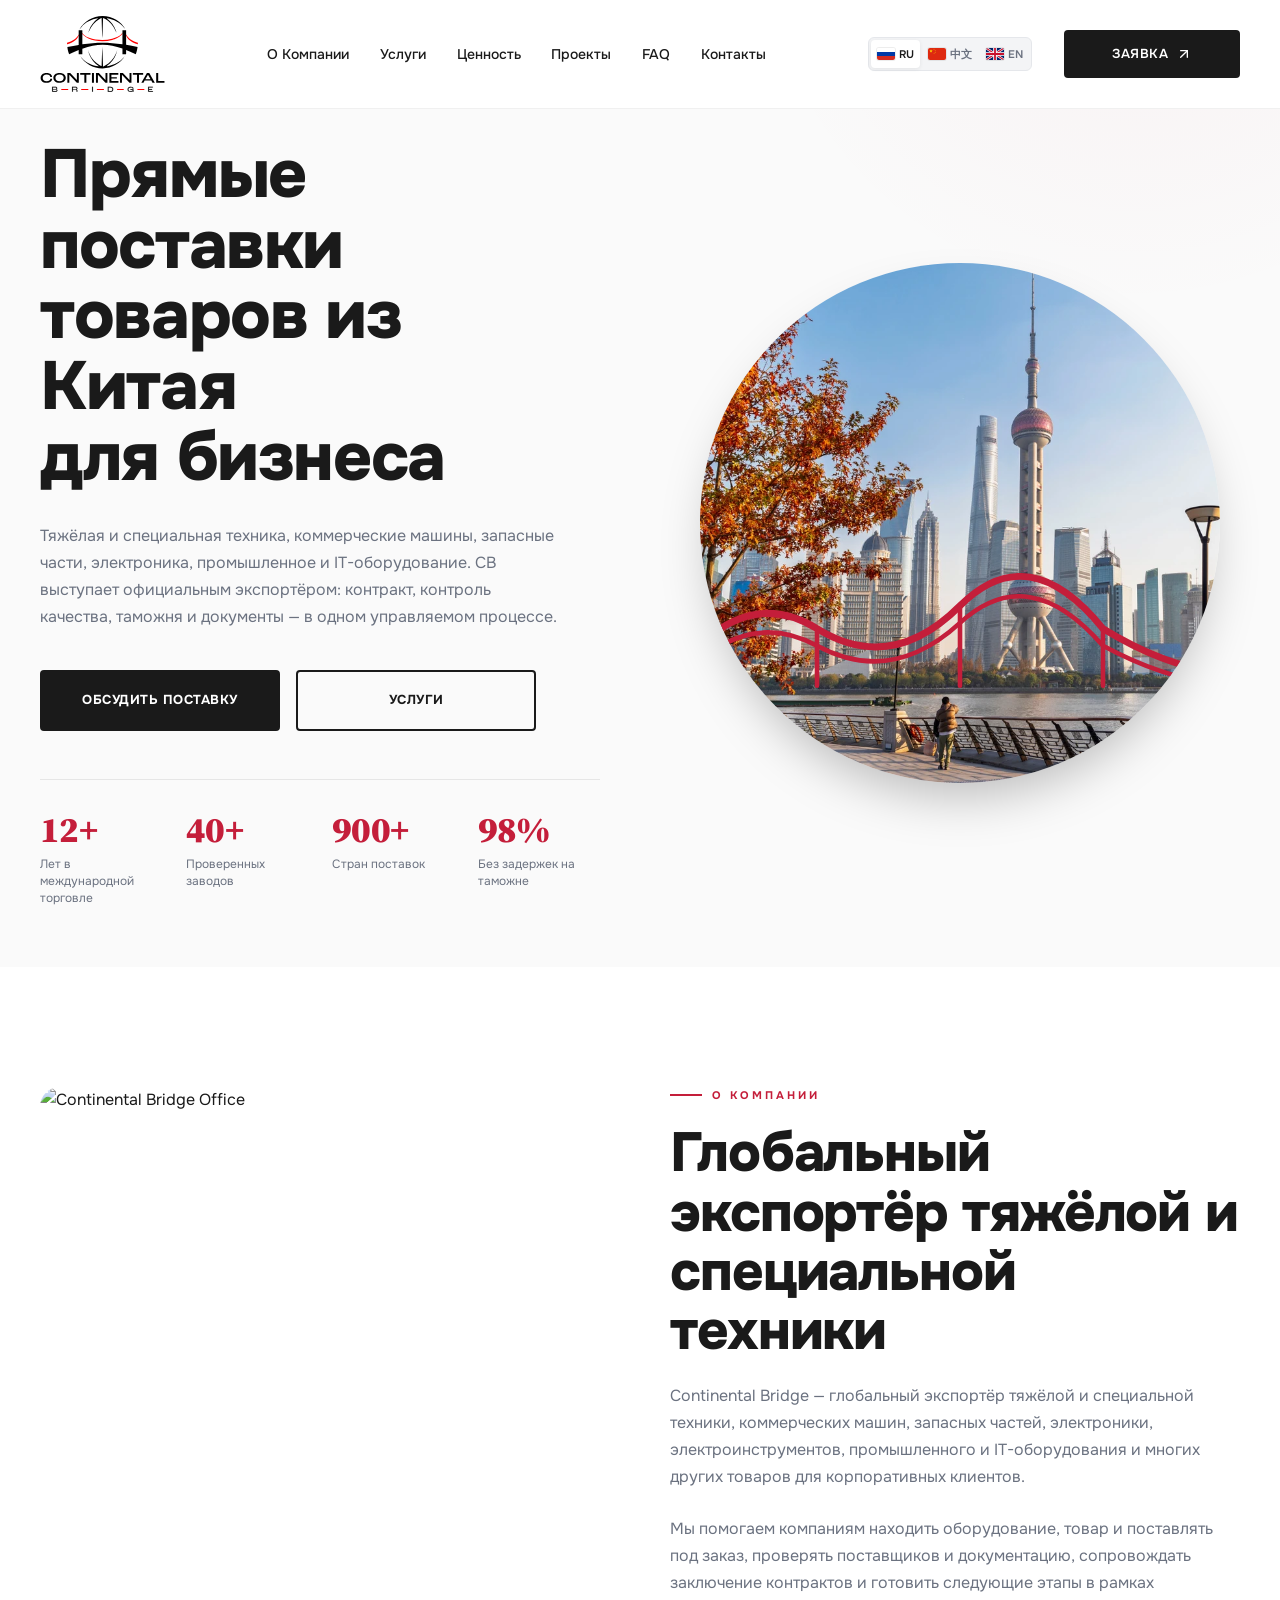
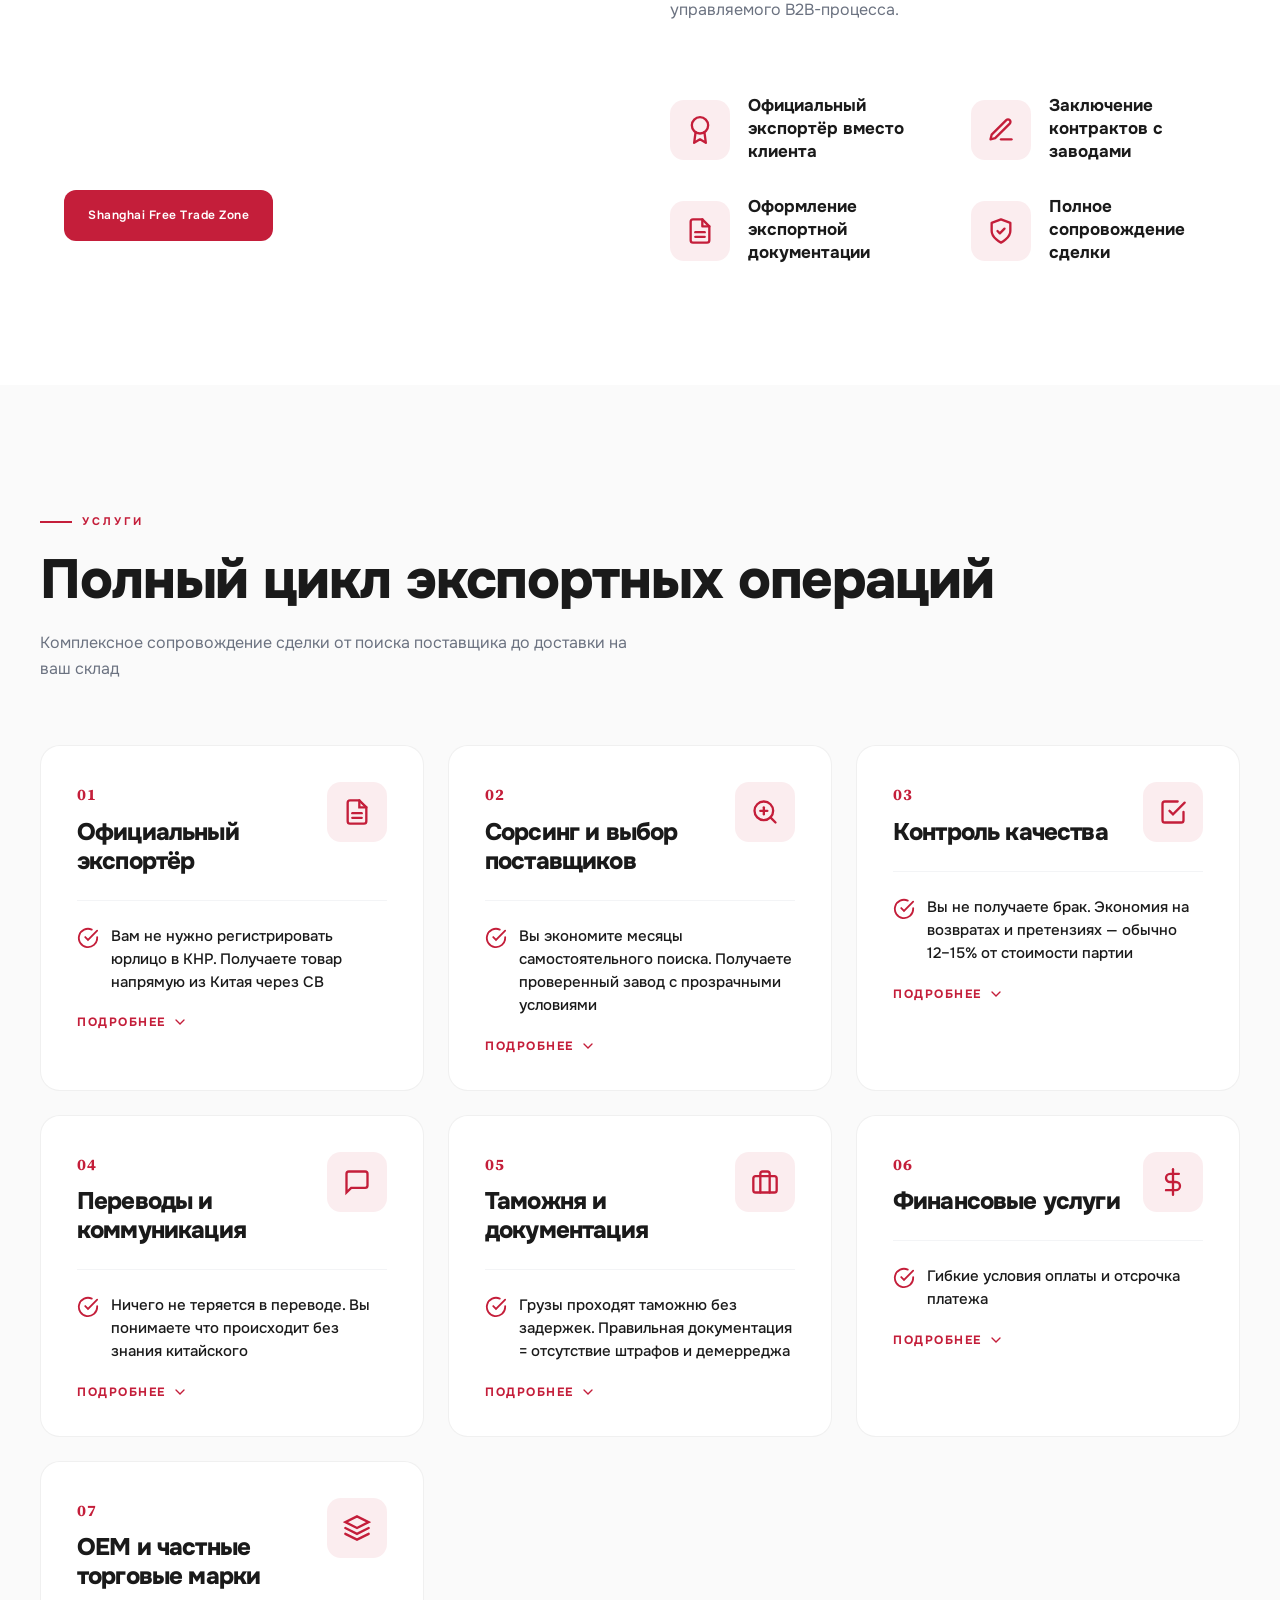
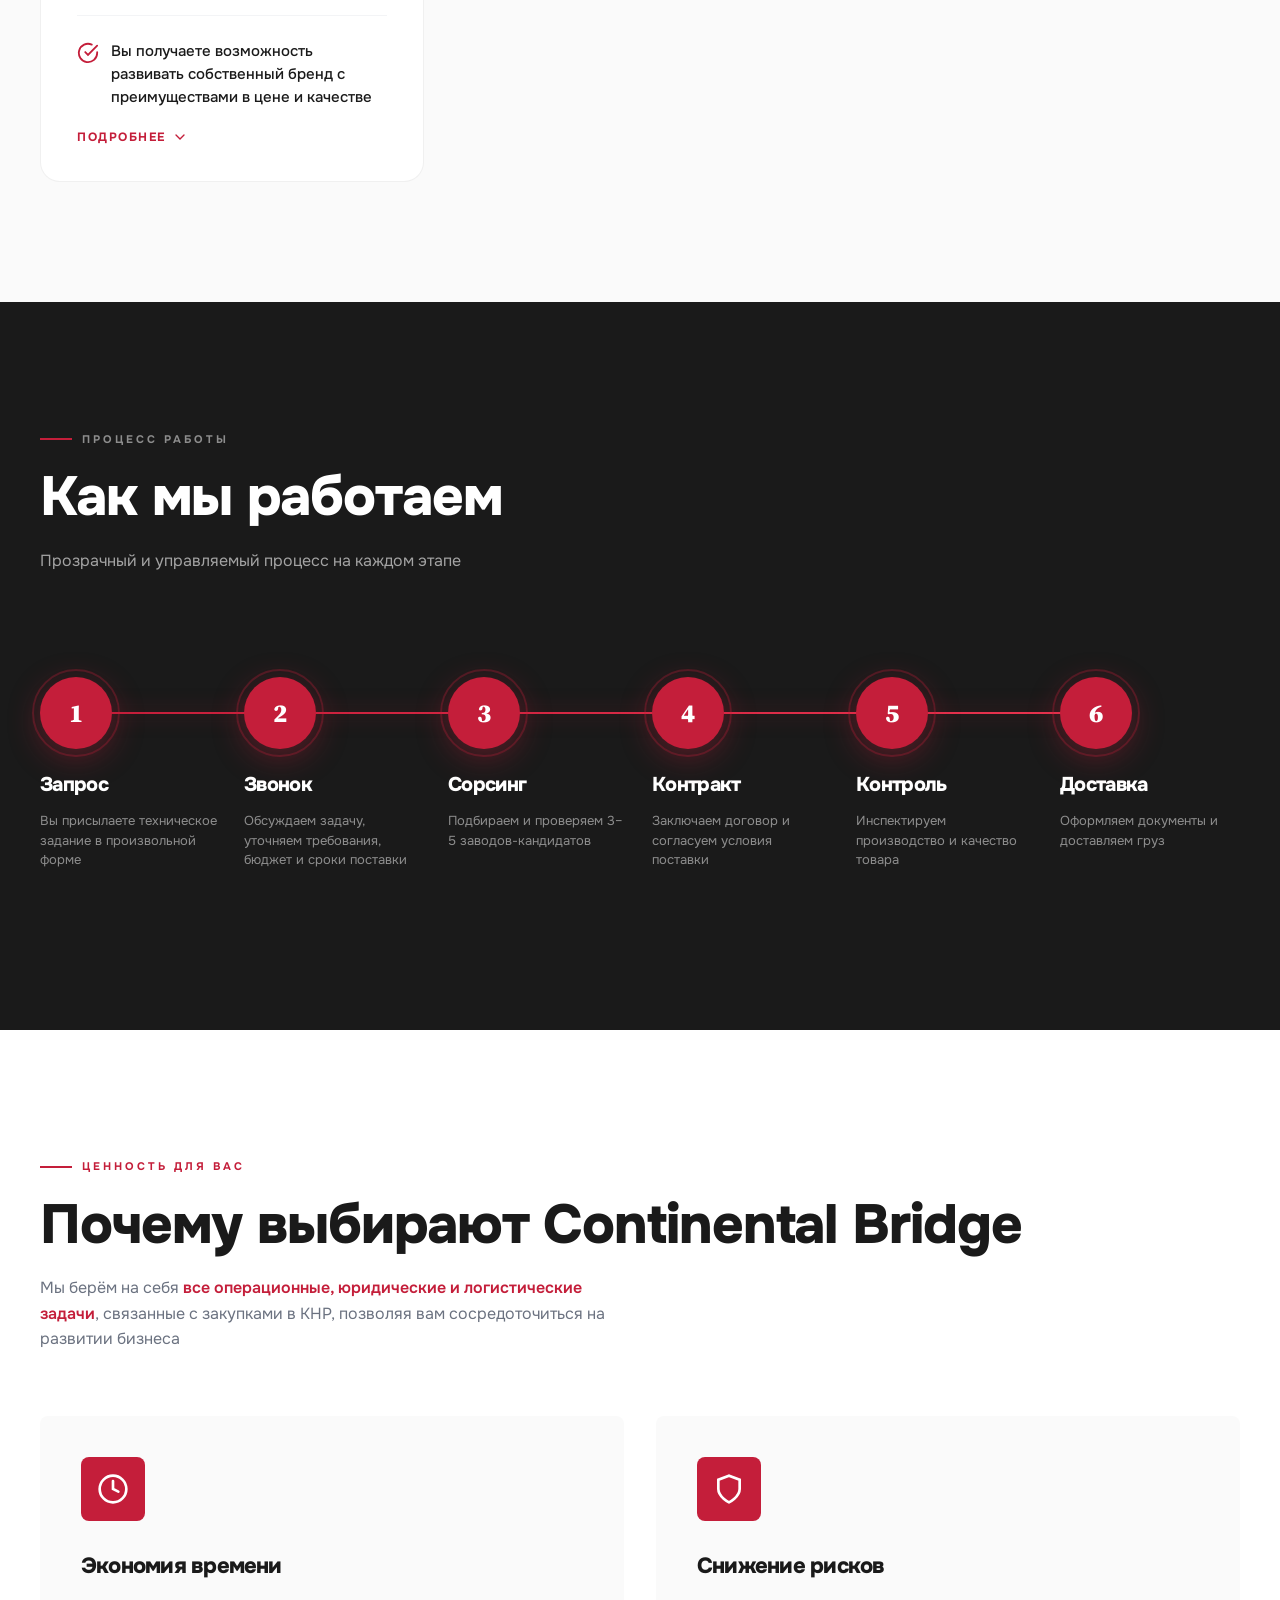
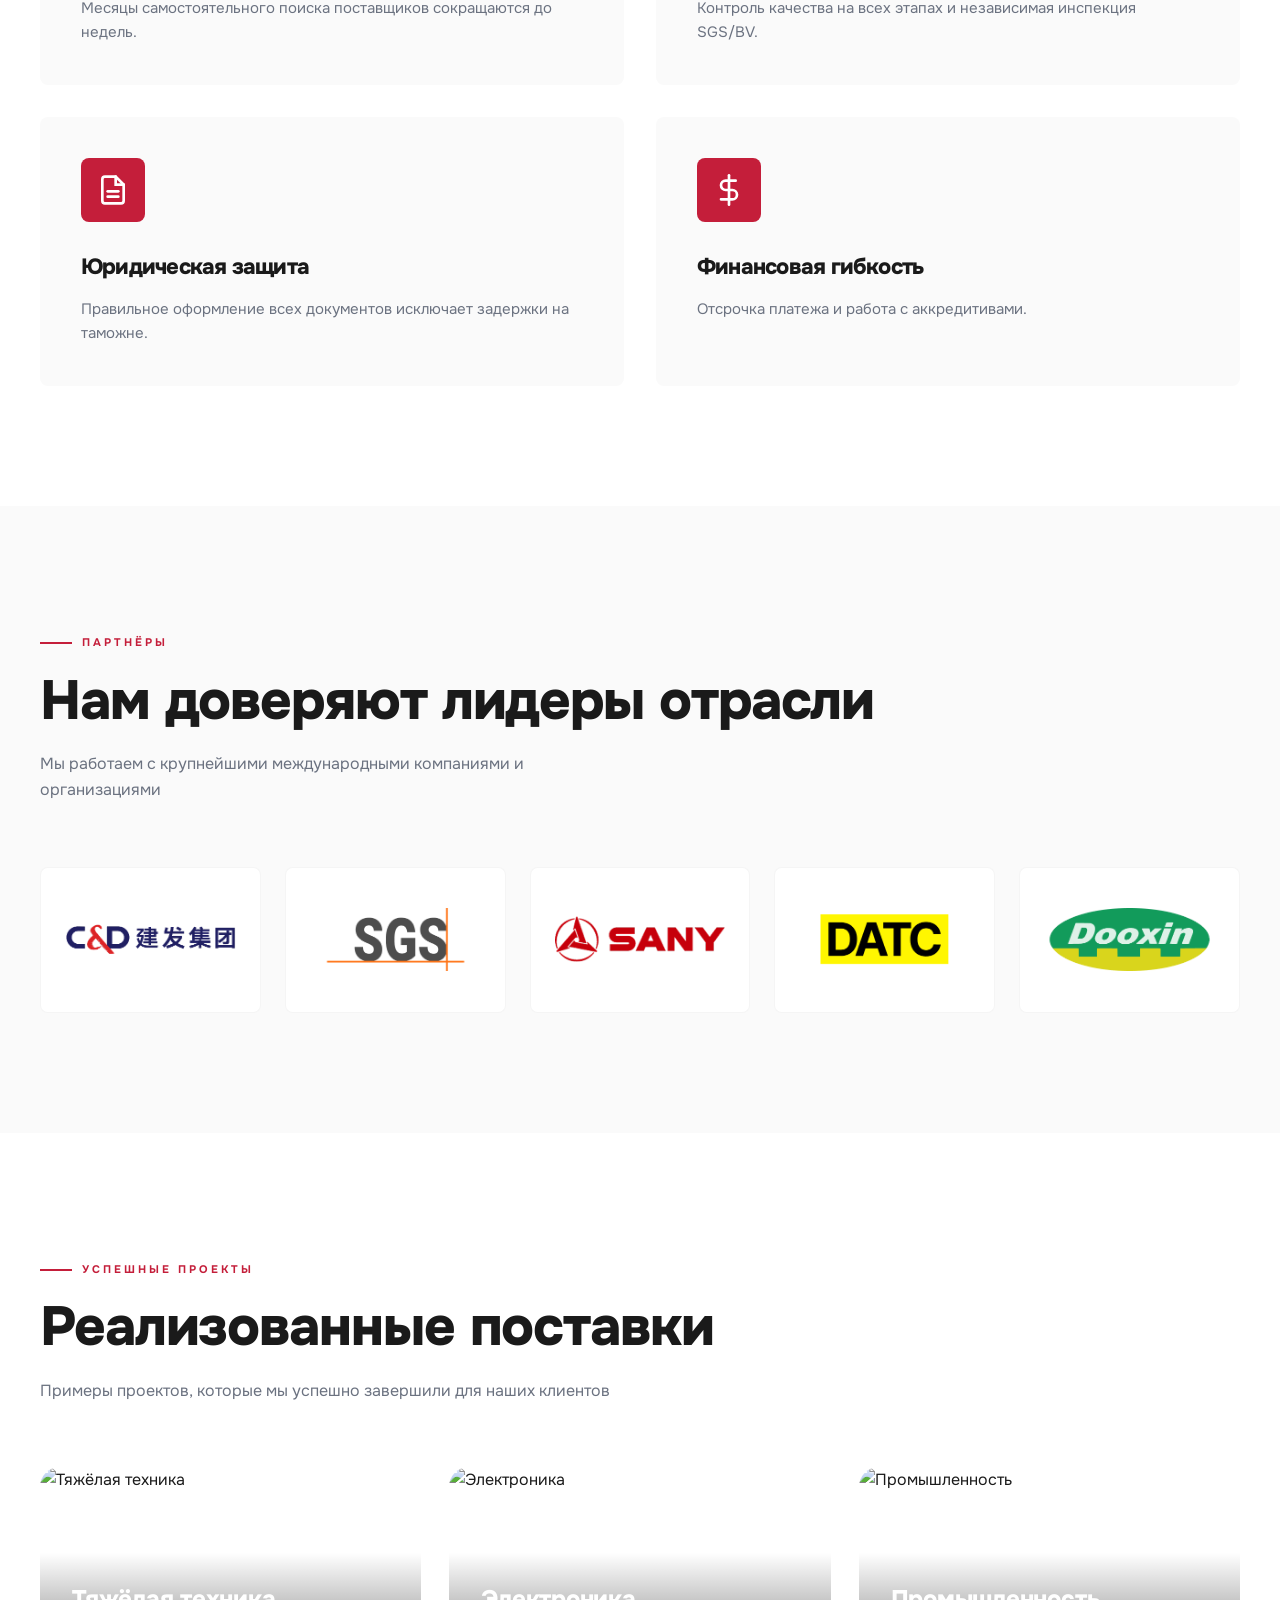
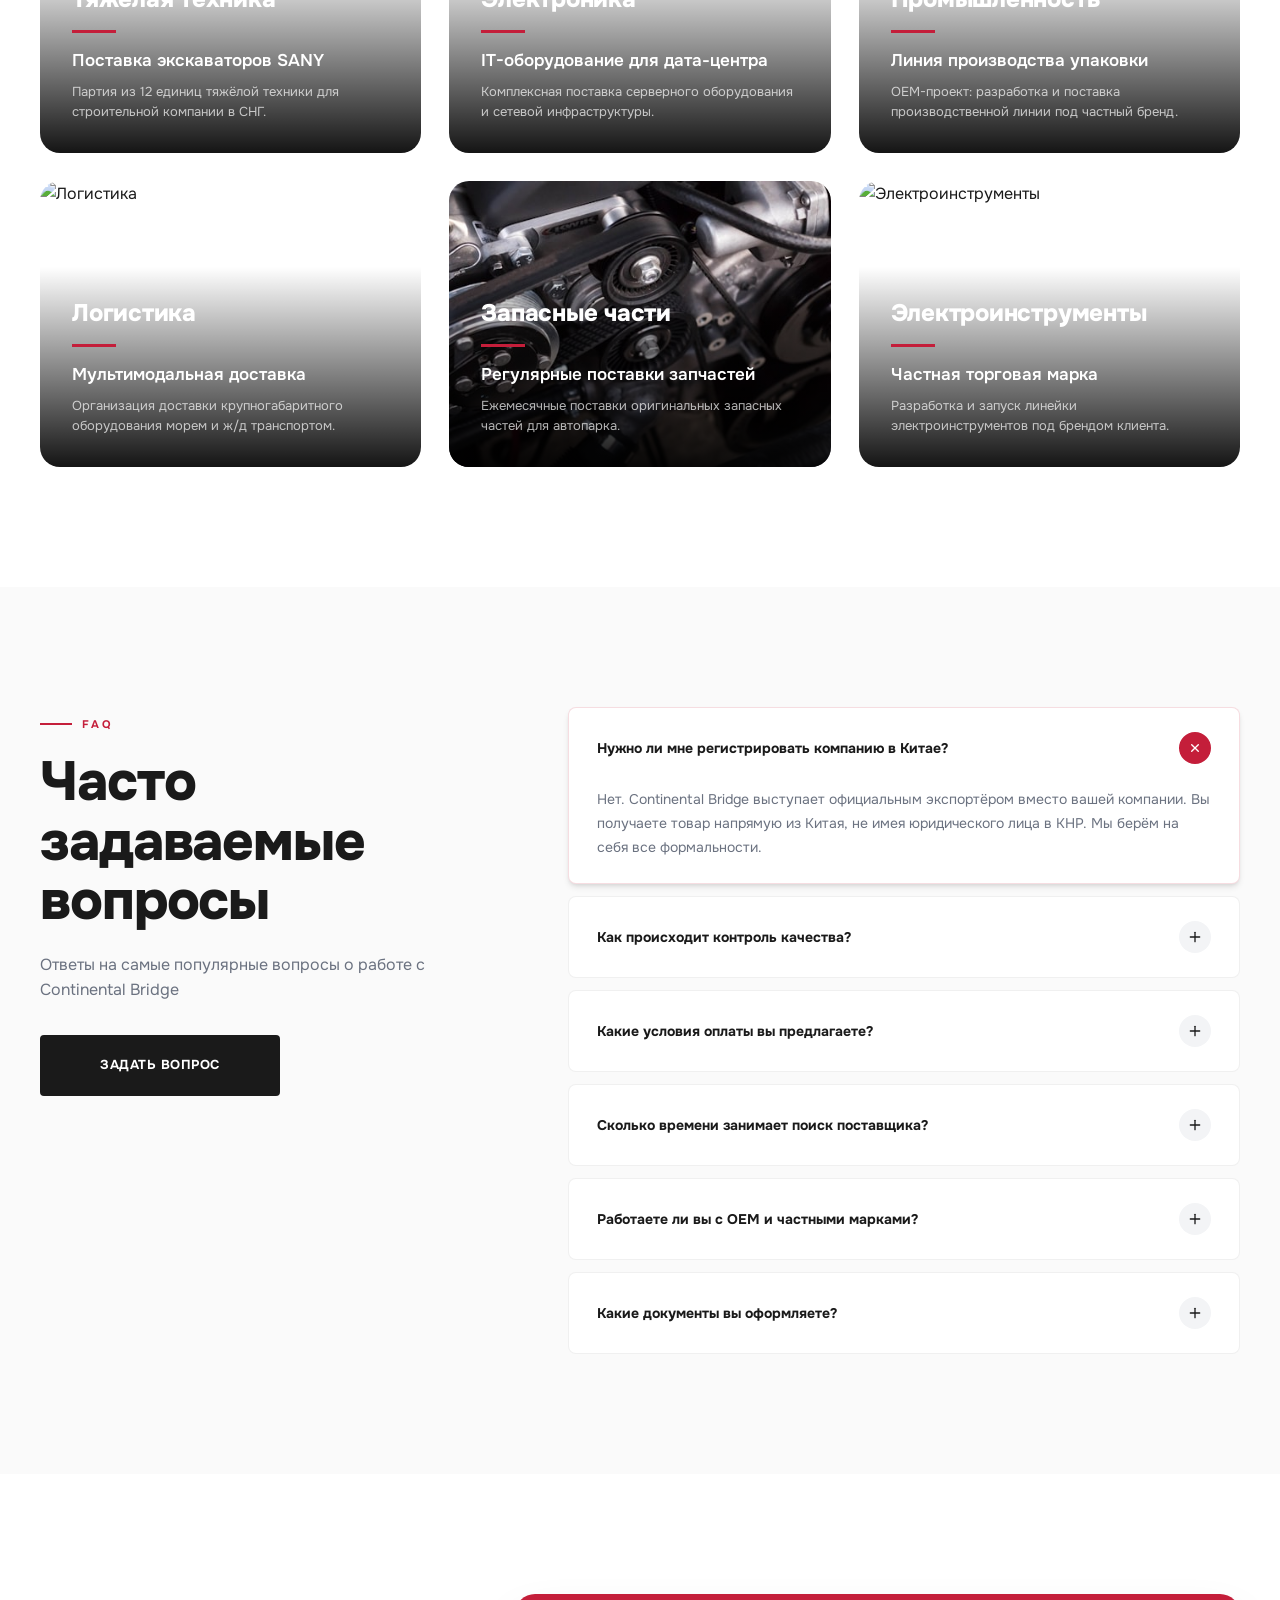
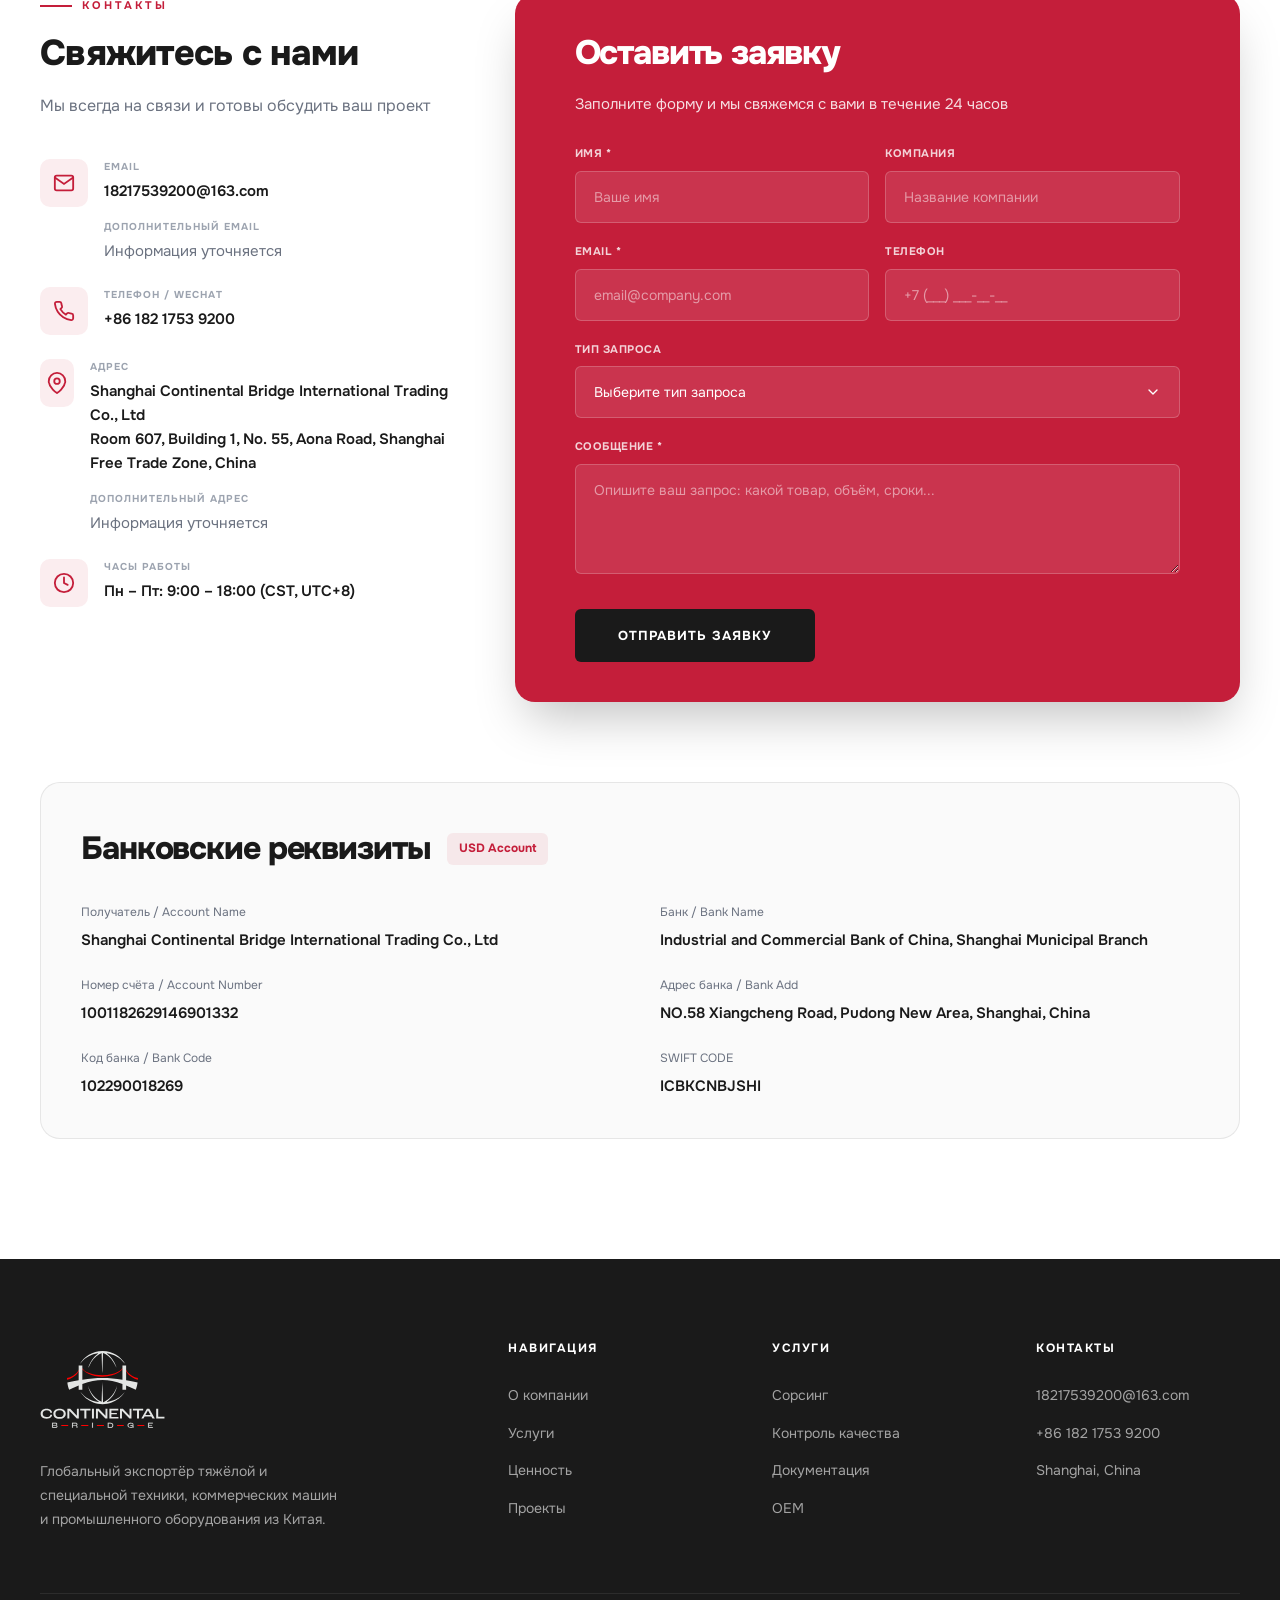
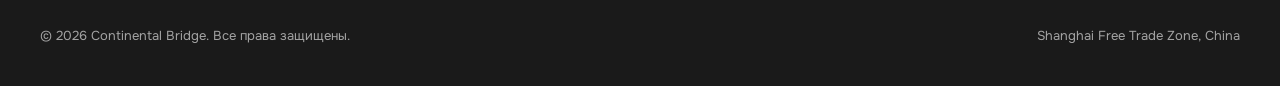
==== commit bfdfff3e: "Update branding and add English localization" ====
--- a/index.html
+++ b/index.html
@@ -4,7 +4,7 @@
     <meta charset="UTF-8">
     <meta name="viewport" content="width=device-width, initial-scale=1.0">
     <title>Continental Bridge — Прямые поставки из Китая</title>
-    <link href="https://fonts.googleapis.com/css2?family=Onest:wght@300;400;500;600;700;800&family=Playfair+Display:wght@400;500;600;700;800;900&family=Source+Serif+Pro:wght@400;600;700;900&display=swap" rel="stylesheet">
+    <link href="https://fonts.googleapis.com/css2?family=Onest:wght@300;400;500;600;700;800&family=Source+Serif+Pro:wght@400;600;700;900&display=swap" rel="stylesheet">
     <link rel="stylesheet" href="assets/css/base.css">
     <link rel="stylesheet" href="assets/css/sections.css">
     <link rel="stylesheet" href="assets/css/responsive.css">
@@ -23,7 +23,7 @@
         <div class="header-inner">
             <a href="#" class="logo">
                 <div class="logo-icon">
-                    <img src="assets/images/brand/logo.png" alt="Continental Bridge">
+                    <img src="assets/images/brand/logo.svg" alt="Continental Bridge">
                 </div>
             </a>
             <nav class="nav">
@@ -44,6 +44,10 @@
                     <svg class="language-flag" viewBox="0 0 30 20" aria-hidden="true"><path fill="#de2910" d="M0 0h30v20H0z"/><g fill="#ffde00"><path id="flag-star" d="m5 2 0.674 2.073H7.853L6.09 5.354l0.674 2.073L5 6.146 3.237 7.427l0.674-2.073L2.147 4.073h2.179z"/><use href="#flag-star" transform="translate(8.333 .333) rotate(23.2 1.667 1.667) scale(.333333)"/><use href="#flag-star" transform="translate(10.333 2.333) rotate(45.9 1.667 1.667) scale(.333333)"/><use href="#flag-star" transform="translate(10.333 5.333) rotate(69 1.667 1.667) scale(.333333)"/><use href="#flag-star" transform="translate(8.333 7.333) rotate(20.7 1.667 1.667) scale(.333333)"/></g></svg>
                     <span>中文</span>
                 </button>
+                <button type="button" class="language-option" data-language="en" lang="en" aria-label="English" aria-pressed="false">
+                    <svg class="language-flag" viewBox="0 0 30 20" aria-hidden="true"><path fill="#012169" d="M0 0h30v20H0z"/><path stroke="#fff" stroke-width="4" d="m0 0 30 20M30 0 0 20"/><path stroke="#c8102e" stroke-width="1.8" d="m0 0 30 20M30 0 0 20"/><path fill="#fff" d="M12 0h6v20h-6zM0 7h30v6H0z"/><path fill="#c8102e" d="M13.5 0h3v20h-3zM0 8.5h30v3H0z"/></svg>
+                    <span>EN</span>
+                </button>
             </div>
             <a href="#request" class="btn-request">
                 Заявка
@@ -719,7 +723,7 @@
                 <div class="footer-brand">
                     <a href="#" class="footer-logo logo">
                         <div class="logo-icon">
-                            <img src="assets/images/brand/logo-white.png" alt="Continental Bridge">
+                            <img src="assets/images/brand/logo-white.svg" alt="Continental Bridge">
                         </div>
                     </a>
                     <p>Глобальный экспортёр тяжёлой и специальной техники, коммерческих машин и промышленного оборудования из Китая.</p>
--- a/assets/css/base.css
+++ b/assets/css/base.css
@@ -28,9 +28,9 @@
     font-weight: 400;
 }
 h1, h2, h3, h4, h5, h6 {
-    font-family: 'Playfair Display', serif;
-    font-weight: 700;
-    letter-spacing: -0.02em;
+    font-family: 'Onest', -apple-system, BlinkMacSystemFont, sans-serif;
+    font-weight: 800;
+    letter-spacing: -0.035em;
 }
 .stat-number, .process-step-num, .service-number, .hero-stat-num { font-family: 'Source Serif Pro', serif; }
 
--- a/assets/css/sections.css
+++ b/assets/css/sections.css
@@ -74,9 +74,9 @@
 }
 .hero-label::before { content: ''; width: 32px; height: 2px; background: var(--red); }
 .hero h1 {
-    font-family: 'Playfair Display', serif;
-    font-size: clamp(36px, 5vw, 56px);
-    font-weight: 800; line-height: 1.1;
+    font-family: 'Onest', sans-serif;
+    font-size: clamp(42px, 5.4vw, 68px);
+    font-weight: 800; line-height: 1.04;
     color: var(--black); margin-bottom: 28px;
     letter-spacing: -0.02em;
 }
@@ -136,9 +136,9 @@
 }
 .section-label::before { content: ''; width: 32px; height: 2px; background: var(--red); }
 .section-title {
-    font-family: 'Playfair Display', serif;
-    font-size: clamp(32px, 4vw, 48px);
-    font-weight: 800; line-height: 1.15;
+    font-family: 'Onest', sans-serif;
+    font-size: clamp(36px, 4.3vw, 56px);
+    font-weight: 800; line-height: 1.08;
     color: var(--black); margin-bottom: 20px;
     letter-spacing: -0.02em;
 }
@@ -209,8 +209,8 @@
     font-weight: 700; color: var(--red); margin-bottom: 10px; letter-spacing: 1px;
 }
 .service-card h3 {
-    font-family: 'Playfair Display', serif; font-size: 22px;
-    font-weight: 700; color: var(--black); line-height: 1.25;
+    font-family: 'Onest', sans-serif; font-size: 24px;
+    font-weight: 800; color: var(--black); line-height: 1.2;
 }
 .service-icon {
     width: 60px; height: 60px; min-width: 60px;
@@ -296,8 +296,8 @@
 }
 .process-step:hover .process-step-num { transform: scale(1.1); box-shadow: 0 12px 40px rgba(196,30,58,0.6); }
 .process-step h4 {
-    font-family: 'Playfair Display', serif; font-size: 18px;
-    font-weight: 700; margin-bottom: 10px; transition: var(--transition);
+    font-family: 'Onest', sans-serif; font-size: 20px;
+    font-weight: 800; margin-bottom: 10px; transition: var(--transition);
 }
 .process-step:hover h4 { color: var(--red-light); }
 .process-step p { font-size: 13px; color: rgba(255,255,255,0.5); line-height: 1.5; }
@@ -317,8 +317,8 @@
 }
 .value-card-icon svg { width: 32px; height: 32px; color: var(--white); }
 .value-card h3 {
-    font-family: 'Playfair Display', serif; font-size: 20px;
-    font-weight: 700; margin-bottom: 12px;
+    font-family: 'Onest', sans-serif; font-size: 22px;
+    font-weight: 800; margin-bottom: 12px;
 }
 .value-card > p { font-size: 15px; color: var(--gray); line-height: 1.6; }
 
@@ -440,7 +440,7 @@
 .contact-placeholder { color: var(--gray); font-weight: 400; }
 .bank-details { margin-top: 0; padding: clamp(24px, 4vw, 40px); background: var(--bg); border: 1px solid rgba(0,0,0,.08); border-radius: 20px; }
 .bank-details-header { display: flex; align-items: center; flex-wrap: wrap; gap: 16px; margin-bottom: 28px; }
-.bank-details h3 { font-family: 'Source Serif Pro', serif; font-size: 28px; margin: 0; }
+.bank-details h3 { font-family: 'Onest', sans-serif; font-size: 32px; font-weight: 800; margin: 0; }
 .bank-currency { padding: 6px 12px; border-radius: 6px; background: rgba(196,30,58,.08); color: var(--red); font-size: 12px; font-weight: 700; }
 .bank-details-list { display: grid; grid-template-columns: repeat(2, minmax(0, 1fr)); gap: 24px 40px; margin: 0; }
 .bank-details-list dt { font-size: 12px; color: var(--gray); margin-bottom: 6px; }
@@ -466,8 +466,8 @@
     #contactForm .btn-submit { width: 100%; min-width: 0; }
 }
 .contact-form h3 {
-    font-family: 'Playfair Display', serif;
-    font-size: 30px; font-weight: 800; line-height: 1.15; letter-spacing: -0.02em; margin-bottom: 20px;
+    font-family: 'Onest', sans-serif;
+    font-size: 34px; font-weight: 800; line-height: 1.1; letter-spacing: -0.035em; margin-bottom: 20px;
     color: var(--white);
 }
 .contact-form > p { font-size: 15px; color: rgba(255,255,255,0.8); margin-bottom: 36px; }
@@ -567,6 +567,6 @@
 .faq-cta { margin-top: 32px; display: inline-flex; }
 .faq-answer-initial { max-height: 200px; }
 .footer-logo { color: white; }
-.modal-title { font-family: 'Playfair Display', serif; font-size: 24px; font-weight: 800; margin-bottom: 8px; }
+.modal-title { font-family: 'Onest', sans-serif; font-size: 28px; font-weight: 800; margin-bottom: 8px; }
 .modal-description { color: var(--gray); margin-bottom: 24px; }
 .modal-confirm { background: var(--red); }
--- a/assets/css/languages.css
+++ b/assets/css/languages.css
@@ -20,13 +20,14 @@
     letter-spacing: normal;
 }
 html:lang(zh) :is(h1, h2, h3, h4, h5, h6) {
-    font-family: 'Songti SC', 'SimSun', 'Noto Serif CJK SC', serif;
-    letter-spacing: .02em;
-    line-height: 1.4;
+    font-family: 'Onest', 'PingFang SC', 'Microsoft YaHei', 'Noto Sans CJK SC', sans-serif;
+    font-weight: 800;
+    letter-spacing: -.01em;
+    line-height: 1.25;
     word-break: normal;
     overflow-wrap: break-word;
 }
-html:lang(zh) .hero h1 { font-size: clamp(34px, 4.2vw, 54px); line-height: 1.35; max-width: 12em; }
+html:lang(zh) .hero h1 { font-size: clamp(38px, 4.6vw, 60px); line-height: 1.2; max-width: 12em; }
 html:lang(zh) :is(.hero-desc, .about-text p, .service-benefit span, .service-full, .section-subtitle, .faq-answer-inner, .value-card > p) { line-height: 1.85; }
 @media (min-width: 993px) and (max-width: 1200px) {
     .header-inner { padding-inline: 24px; gap: 16px; }
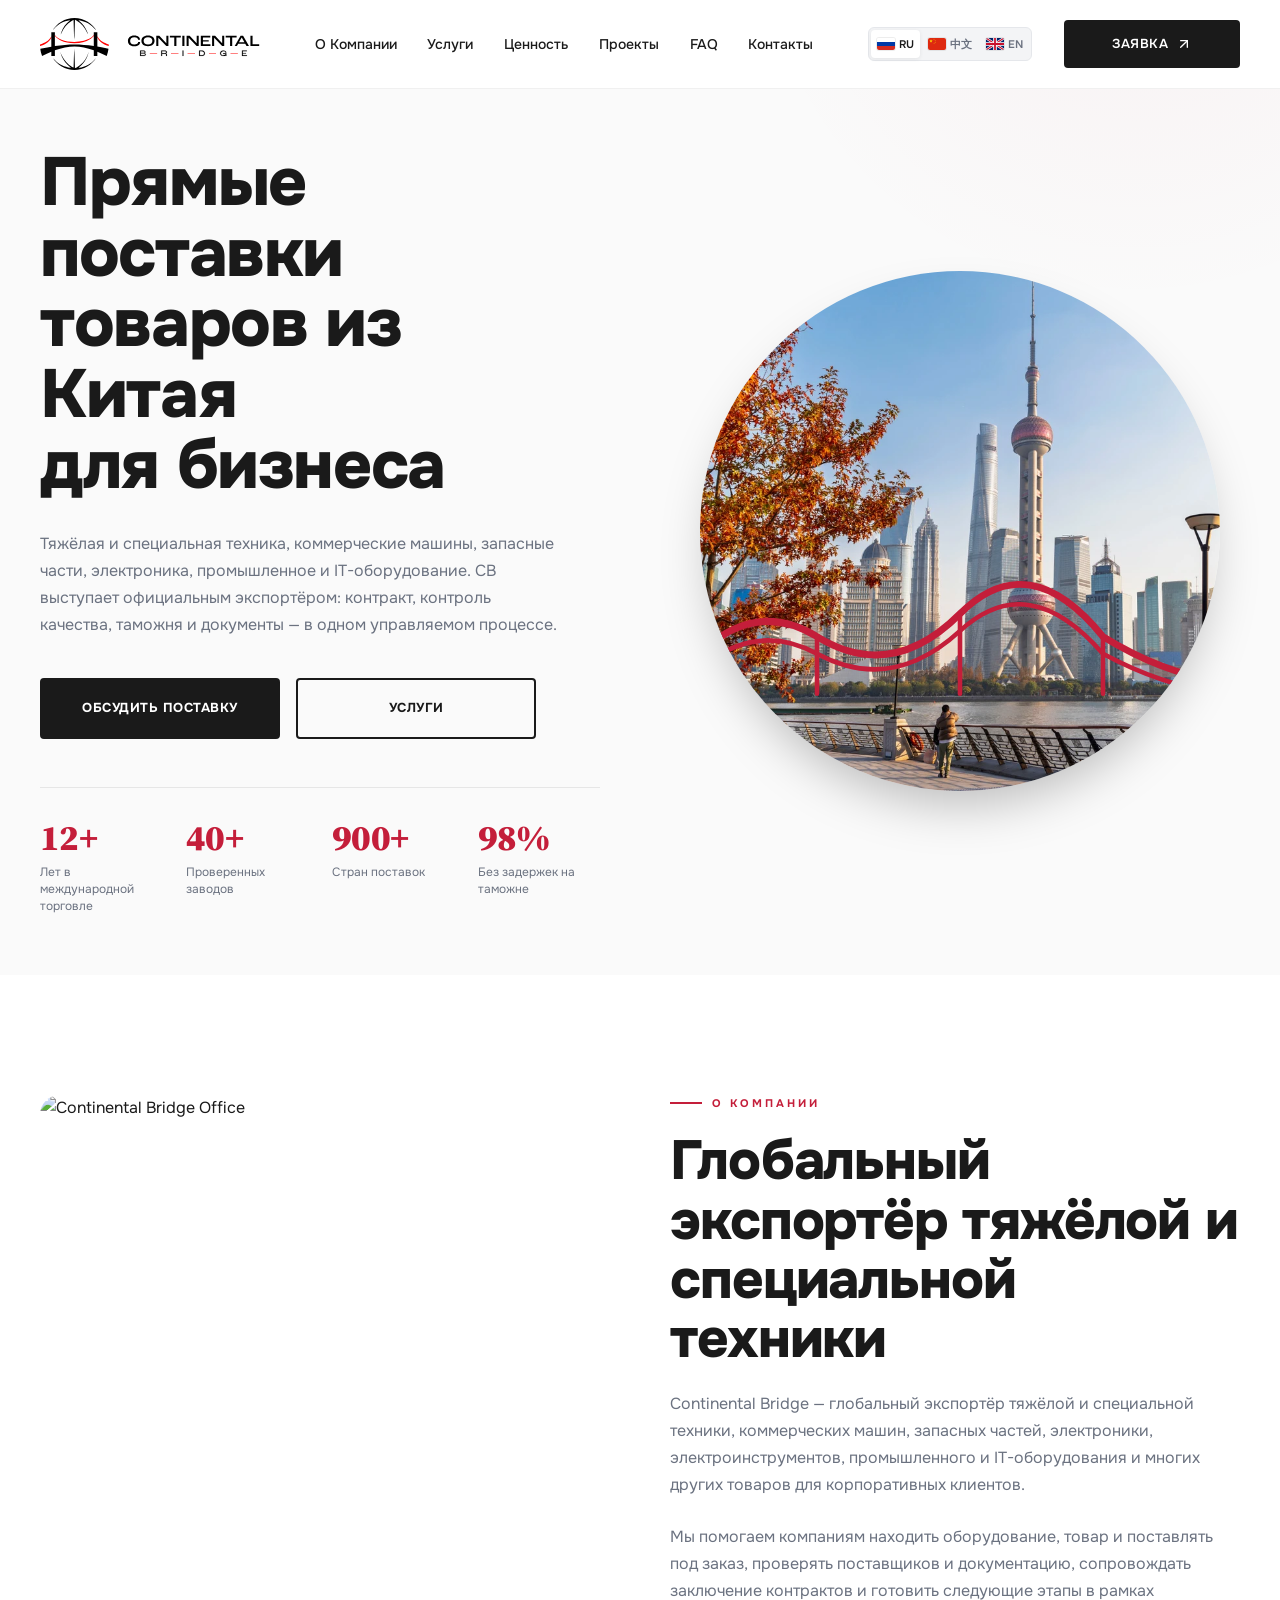
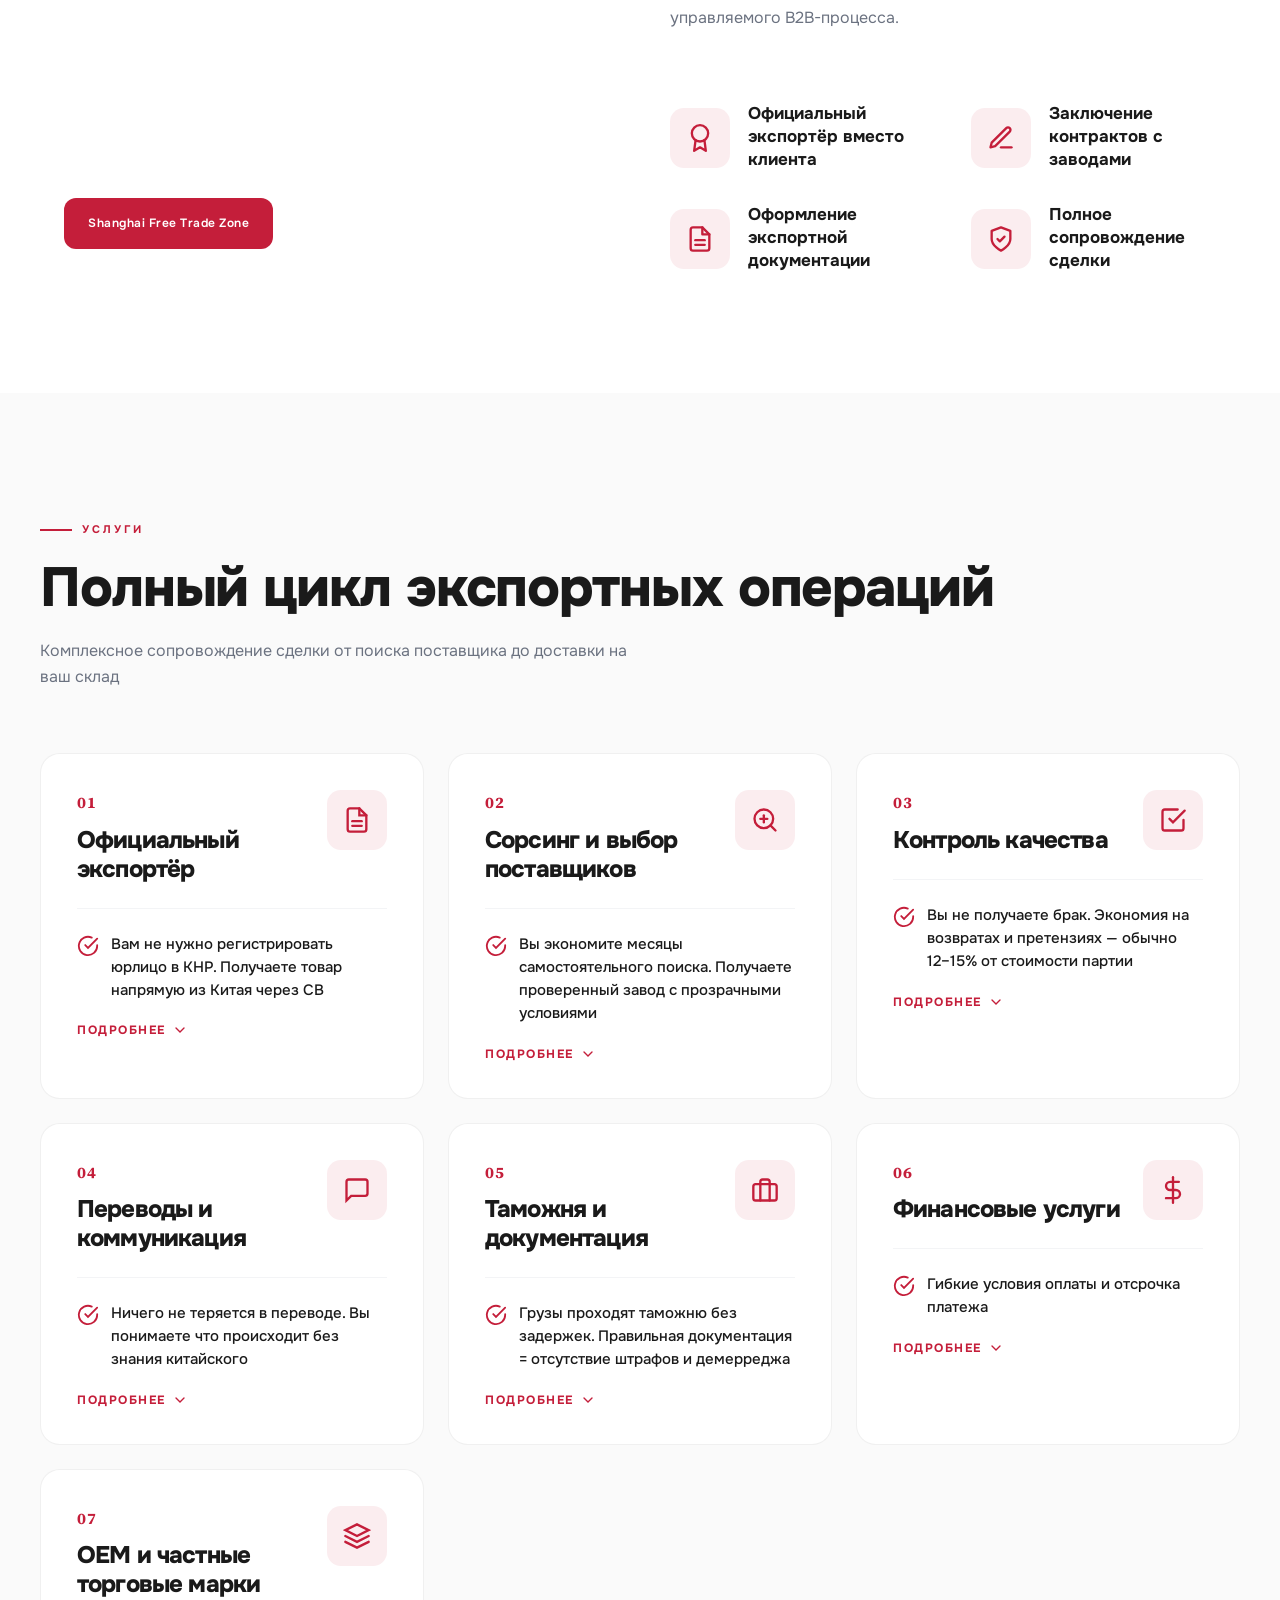
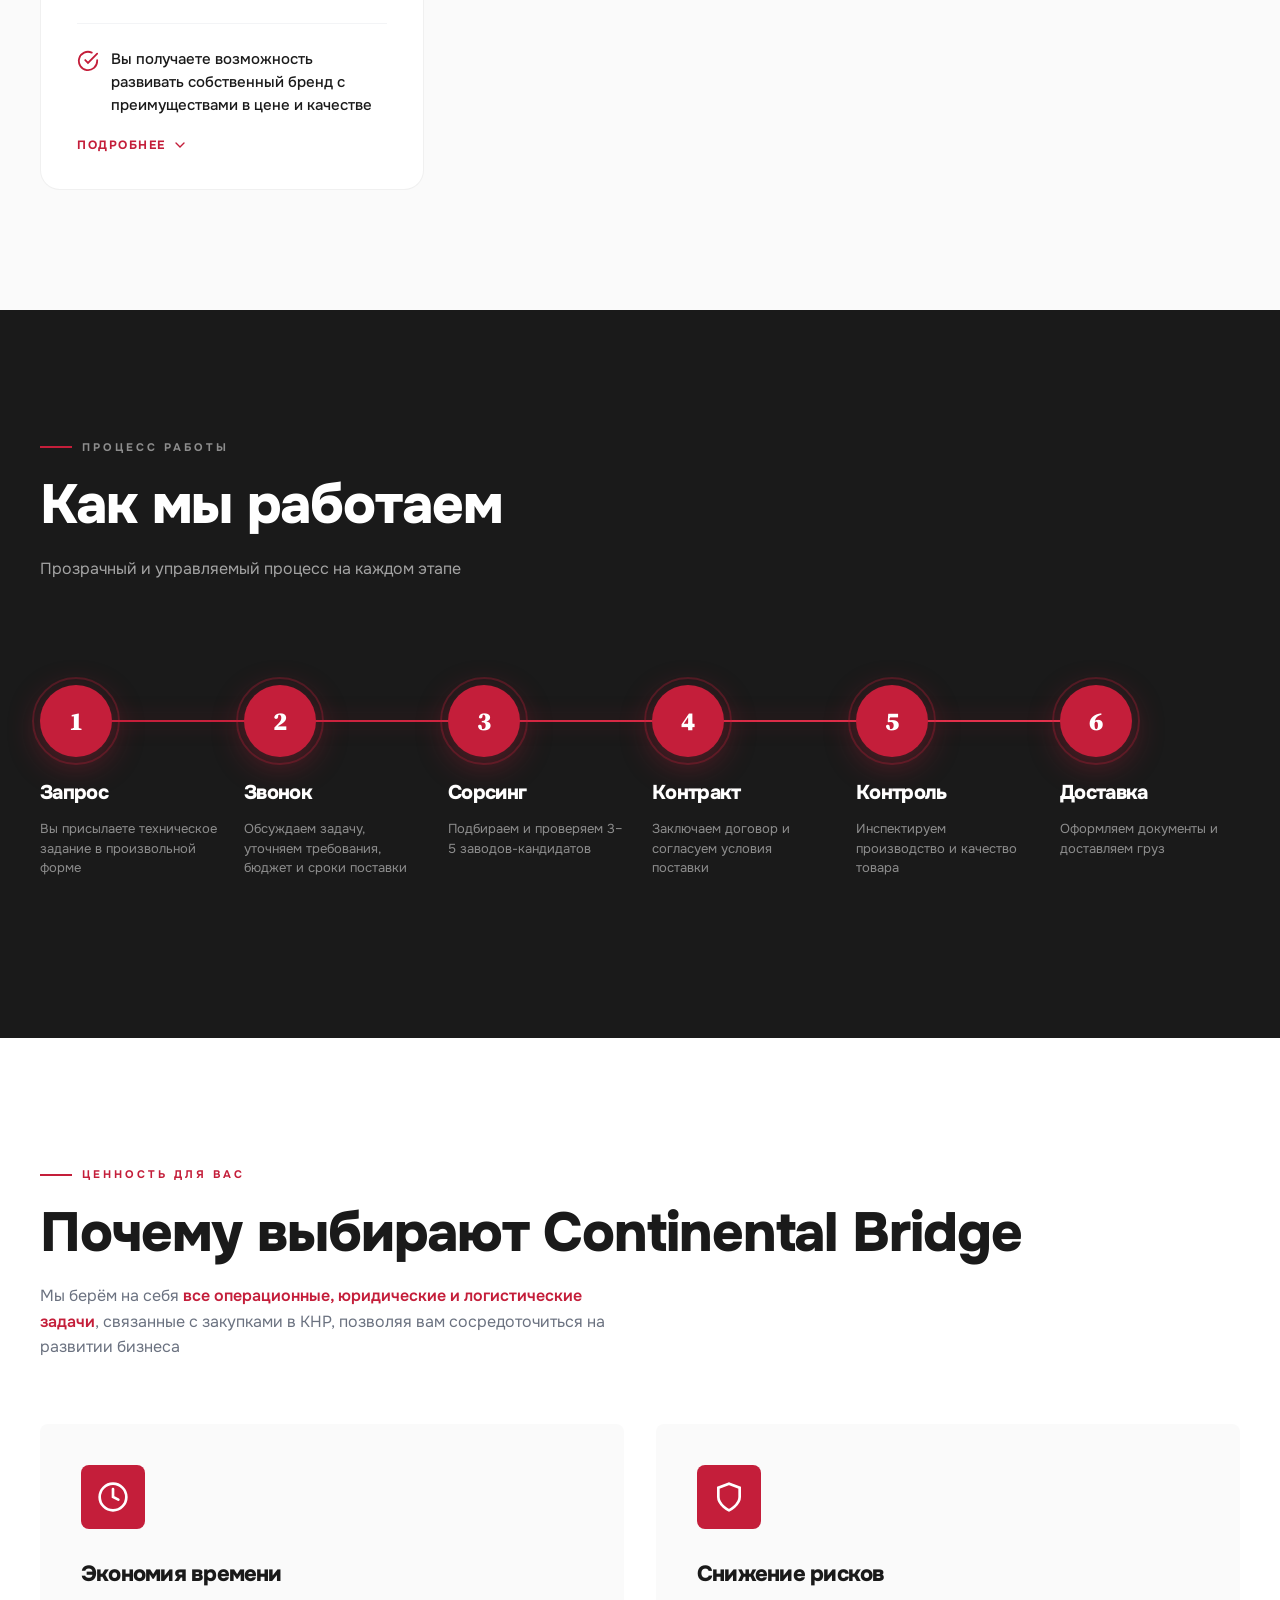
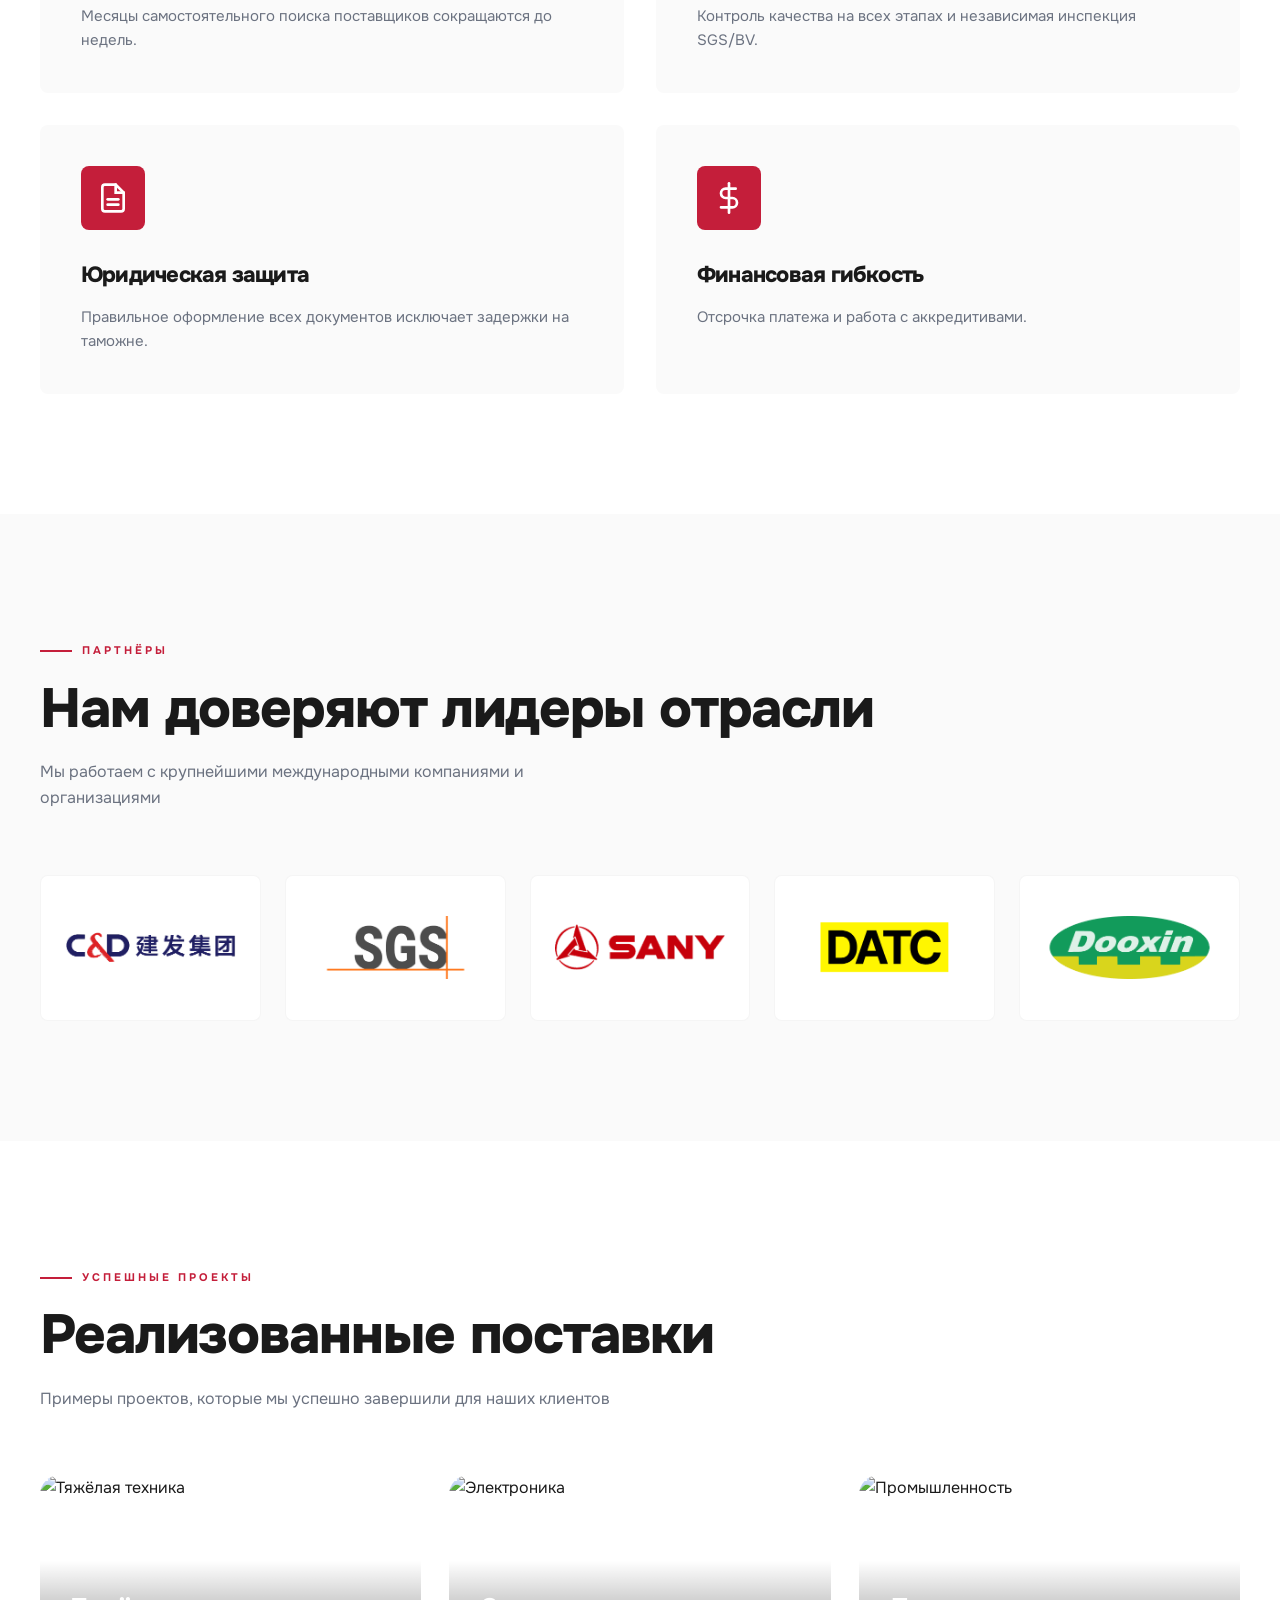
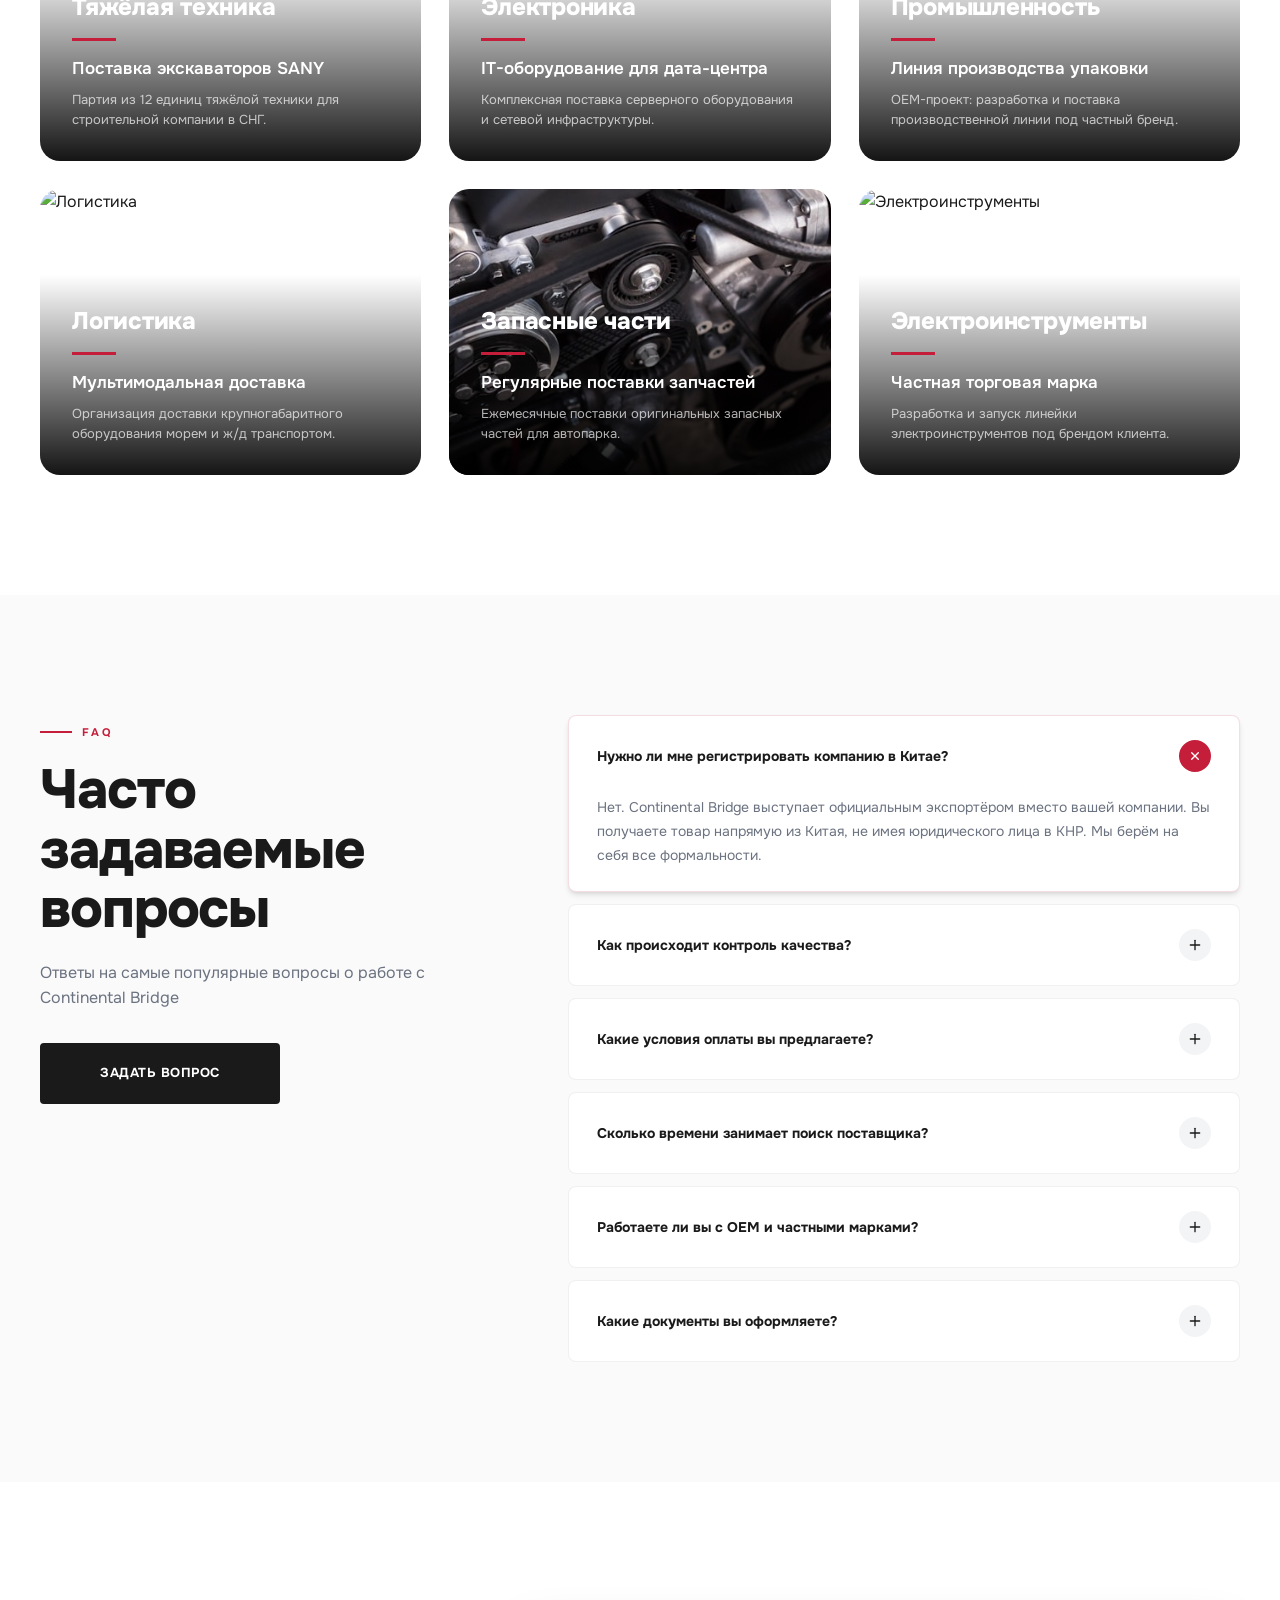
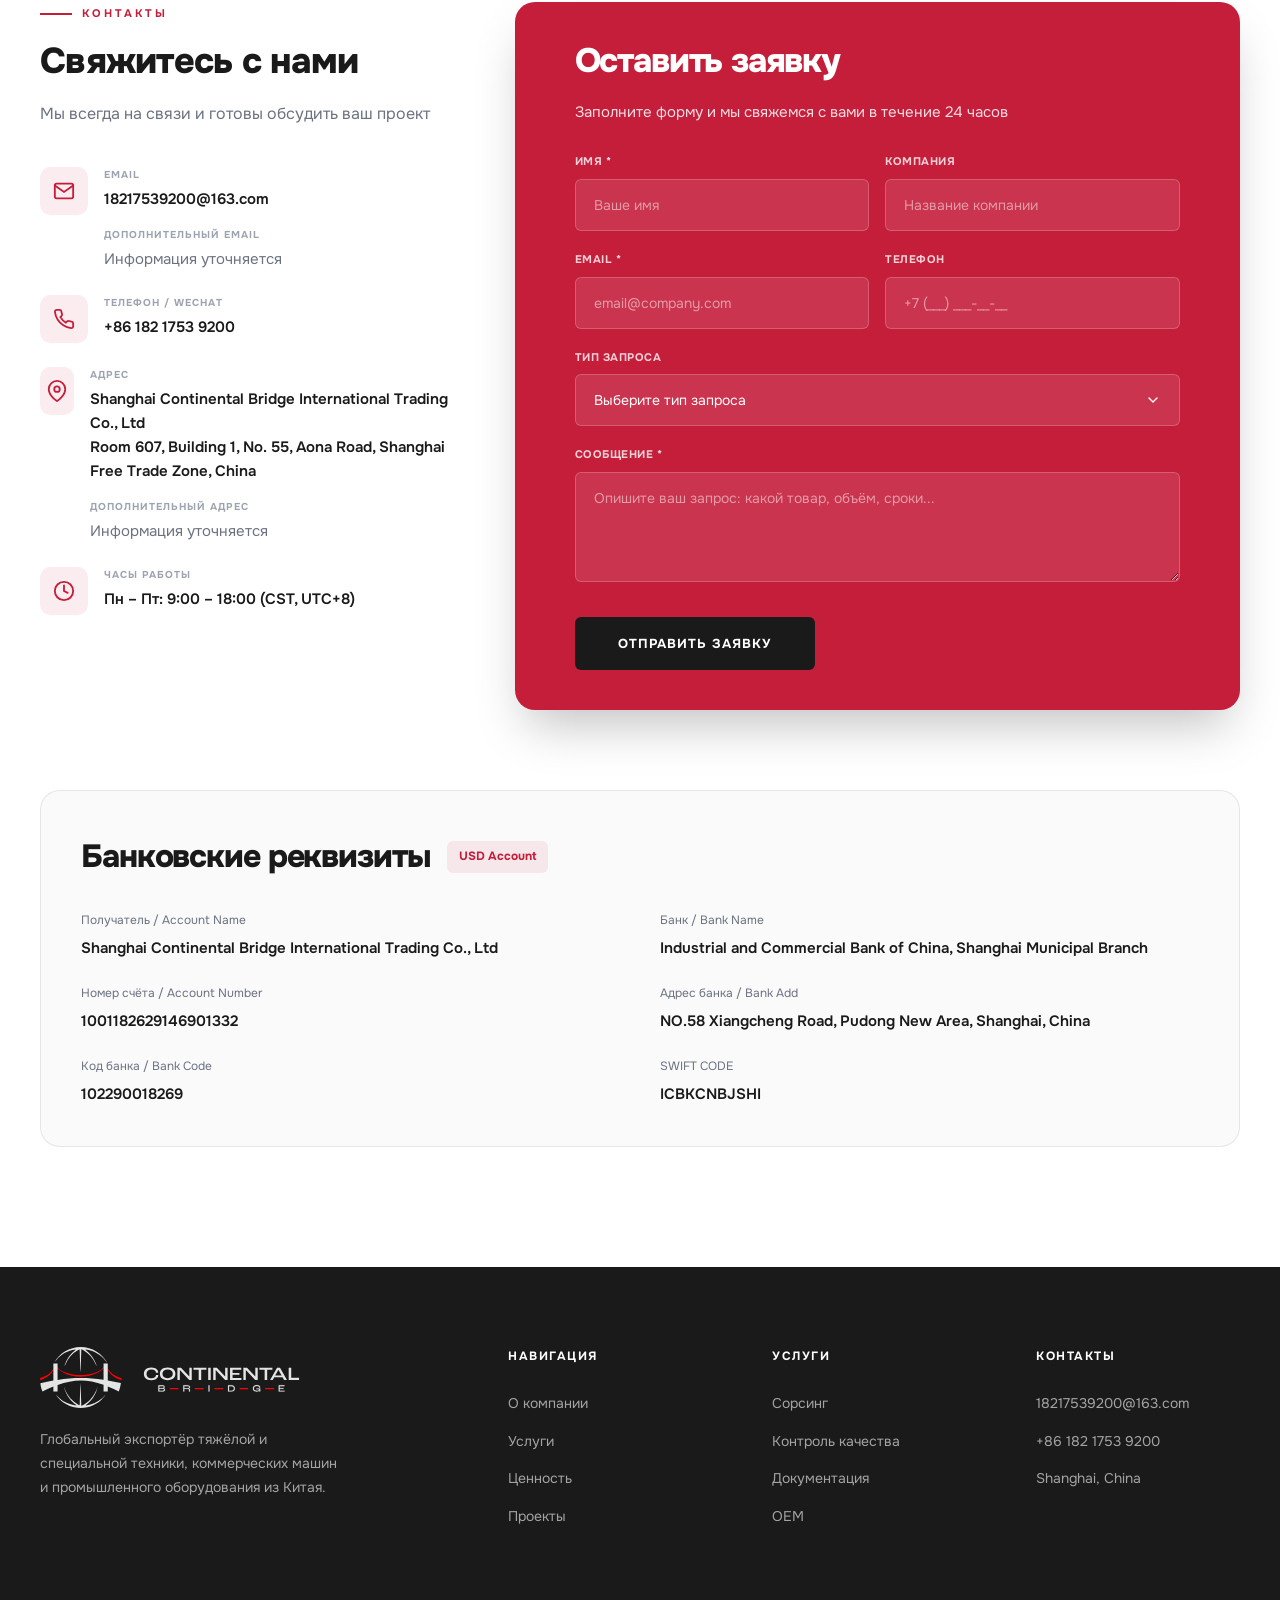
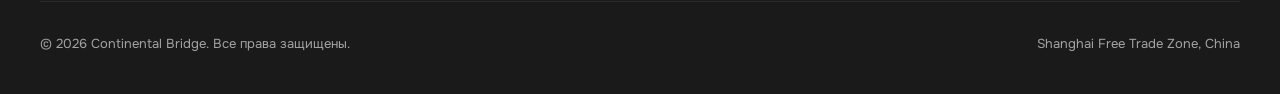
==== commit 78e7a112: "Improve mobile layout and use horizontal logo" ====
--- a/index.html
+++ b/index.html
@@ -23,7 +23,7 @@
         <div class="header-inner">
             <a href="#" class="logo">
                 <div class="logo-icon">
-                    <img src="assets/images/brand/logo.svg" alt="Continental Bridge">
+                    <img src="assets/images/brand/logo-horizontal.svg" alt="Continental Bridge">
                 </div>
             </a>
             <nav class="nav">
@@ -723,7 +723,7 @@
                 <div class="footer-brand">
                     <a href="#" class="footer-logo logo">
                         <div class="logo-icon">
-                            <img src="assets/images/brand/logo-white.svg" alt="Continental Bridge">
+                            <img src="assets/images/brand/logo-horizontal-white.svg" alt="Continental Bridge">
                         </div>
                     </a>
                     <p>Глобальный экспортёр тяжёлой и специальной техники, коммерческих машин и промышленного оборудования из Китая.</p>
--- a/assets/css/sections.css
+++ b/assets/css/sections.css
@@ -10,10 +10,10 @@
 .header-inner {
     max-width: 1400px; margin: 0 auto; padding: 0 40px;
     display: flex; align-items: center; justify-content: space-between;
-    height: 108px;
+    height: 88px;
 }
 .logo { display: flex; align-items: center; gap: 12px; text-decoration: none; color: var(--black); }
-.logo-icon { width: 125px; height: 101px; flex: 0 0 125px; }
+.logo-icon { width: 220px; height: 52px; flex: 0 0 auto; }
 .logo-icon svg, .logo-icon img { width: 100%; height: 100%; object-fit: contain; display: block; }
 .nav { display: flex; align-items: center; gap: 36px; }
 .nav a {
@@ -52,7 +52,7 @@
 /* HERO */
 .hero {
     min-height: 100vh; display: flex; align-items: center;
-    padding-top: 80px; background: var(--bg);
+    padding-top: 88px; background: var(--bg);
     position: relative; overflow: hidden;
 }
 .hero::before {
@@ -515,6 +515,7 @@
 .footer-inner { max-width: 1400px; margin: 0 auto; padding: 0 40px; }
 .footer-grid { display: grid; grid-template-columns: 2fr 1fr 1fr 1fr; gap: 60px; margin-bottom: 60px; }
 .footer-brand p { font-size: 14px; line-height: 1.7; margin-top: 20px; max-width: 300px; }
+.footer .logo-icon { width: 260px; height: 61px; }
 .footer h4 {
     font-family: 'Onest', sans-serif; font-size: 12px;
     font-weight: 700; letter-spacing: 1.5px; text-transform: uppercase;
--- a/assets/css/responsive.css
+++ b/assets/css/responsive.css
@@ -11,6 +11,9 @@
 @media (max-width: 992px) {
     .nav { display: none; }
     .burger { display: flex; }
+    .header-inner { height: 76px; }
+    .mobile-nav { top: 76px; }
+    .hero { padding-top: 76px; }
     .hero-inner { grid-template-columns: 1fr; gap: 40px; }
     .hero-circle { width: 360px; height: 360px; }
     .about-grid { grid-template-columns: 1fr; gap: 40px; }
@@ -22,23 +25,40 @@
     .contact-form { padding: 40px; }
 }
 @media (max-width: 768px) {
-    .header-inner { padding: 0 20px; }
-    .section { padding: 80px 0; }
+    .header-inner { height: 72px; padding: 0 16px; }
+    .mobile-nav { top: 72px; padding: 18px 20px; max-height: calc(100vh - 72px); overflow-y: auto; }
+    .hero { min-height: auto; padding-top: 72px; align-items: flex-start; }
+    .hero-inner { padding: 36px 20px 64px; gap: 36px; }
+    .hero h1 { font-size: clamp(34px, 10vw, 42px); line-height: 1.08; margin-bottom: 22px; letter-spacing: -0.035em; }
+    .hero-desc { font-size: 15px; line-height: 1.6; margin-bottom: 30px; }
+    .hero-buttons { gap: 12px; }
+    .btn-primary, .btn-outline { min-width: 100%; padding: 16px 20px; }
+    .hero-circle { width: min(100%, 320px); height: auto; aspect-ratio: 1; }
+    .hero-stats { grid-template-columns: repeat(2, minmax(0, 1fr)); gap: 22px 16px; margin-top: 34px; padding-top: 24px; }
+    .hero-stat-num { font-size: 32px; }
+    .section { padding: 68px 0; }
     .section-inner { padding: 0 20px; }
-    .hero-inner { padding: 40px 20px; }
+    .section-header { margin-bottom: 40px; }
+    .section-title { font-size: clamp(30px, 9vw, 38px); line-height: 1.12; }
+    .section-subtitle { font-size: 15px; }
     .services-grid { grid-template-columns: 1fr; }
+    .service-card { padding: 26px 22px; }
+    .service-card h3 { font-size: 21px; }
     .process-steps { grid-template-columns: 1fr; }
     .partners-grid { grid-template-columns: repeat(2, 1fr); }
     .projects-grid { grid-template-columns: 1fr; }
     .form-row { grid-template-columns: 1fr; }
     .footer-grid { grid-template-columns: 1fr; gap: 32px; }
     .footer-bottom { flex-direction: column; gap: 12px; text-align: center; }
-    .hero-buttons { flex-direction: column; }
-    .btn-primary, .btn-outline { min-width: 100%; }
-    .hero-circle { width: 280px; height: 280px; }
-    .about-features { grid-template-columns: 1fr; }
-    .hero-stats { grid-template-columns: 1fr; }
-    .contact-form { padding: 28px; }
+    .about-grid { gap: 32px; }
+    .about-image { min-height: 320px; }
+    .about-features { grid-template-columns: 1fr; gap: 20px; margin-top: 32px; }
+    .value-card { padding: 28px 24px; }
+    .contact-form { padding: 28px 22px; }
+    .contact-form h3 { font-size: 29px; }
+    .bank-details { padding: 24px 20px; }
+    .bank-details-list { grid-template-columns: 1fr; gap: 20px; }
+    .footer { padding: 64px 0 28px; }
 }
 .mobile-nav {
     position: fixed; top: 80px; left: 0; right: 0;
--- a/assets/css/languages.css
+++ b/assets/css/languages.css
@@ -35,17 +35,31 @@
     .header .btn-request { min-width: 156px; padding-inline: 28px; }
     .header-actions { gap: 10px; }
 }
+@media (max-width: 992px) {
+    .mobile-nav { top: 76px; }
+}
+@media (max-width: 768px) {
+    .mobile-nav { top: 72px; }
+}
 @media (max-width: 600px) {
-    .header-inner { padding-inline: 16px; gap: 10px; }
-    .header .logo-icon { width: 124px; }
-    .header-actions { gap: 6px; }
+    .header-inner { padding-inline: 12px; gap: 8px; }
+    .header .logo-icon { width: 126px; height: 30px; }
+    .header-actions { gap: 4px; }
     .header .btn-request { display: none; }
-    .burger { padding: 8px 4px; }
+    .language-switch { gap: 1px; padding: 2px; }
+    .language-option { min-height: 30px; padding: 3px 5px; gap: 3px; font-size: 10px; }
+    .language-flag { width: 16px; height: 11px; }
+    .burger { padding: 7px 2px; }
+    .burger span { width: 22px; }
+    html:lang(zh) .hero h1 { font-size: clamp(32px, 9vw, 38px); line-height: 1.18; }
     .footer-inner { padding-inline: 20px; }
+    .footer .logo-icon { width: min(240px, 100%); height: auto; aspect-ratio: 1188 / 277; }
     .project-overlay { padding: 22px; }
     .project-category { font-size: 21px; }
     .project-card { min-width: 0; aspect-ratio: auto; height: 300px; }
 }
 @media (max-width: 360px) {
-    .header .logo-icon { width: 108px; }
+    .header .logo-icon { width: 108px; height: 26px; }
+    .language-option { padding-inline: 3px; }
+    .language-flag { width: 14px; height: 10px; }
 }
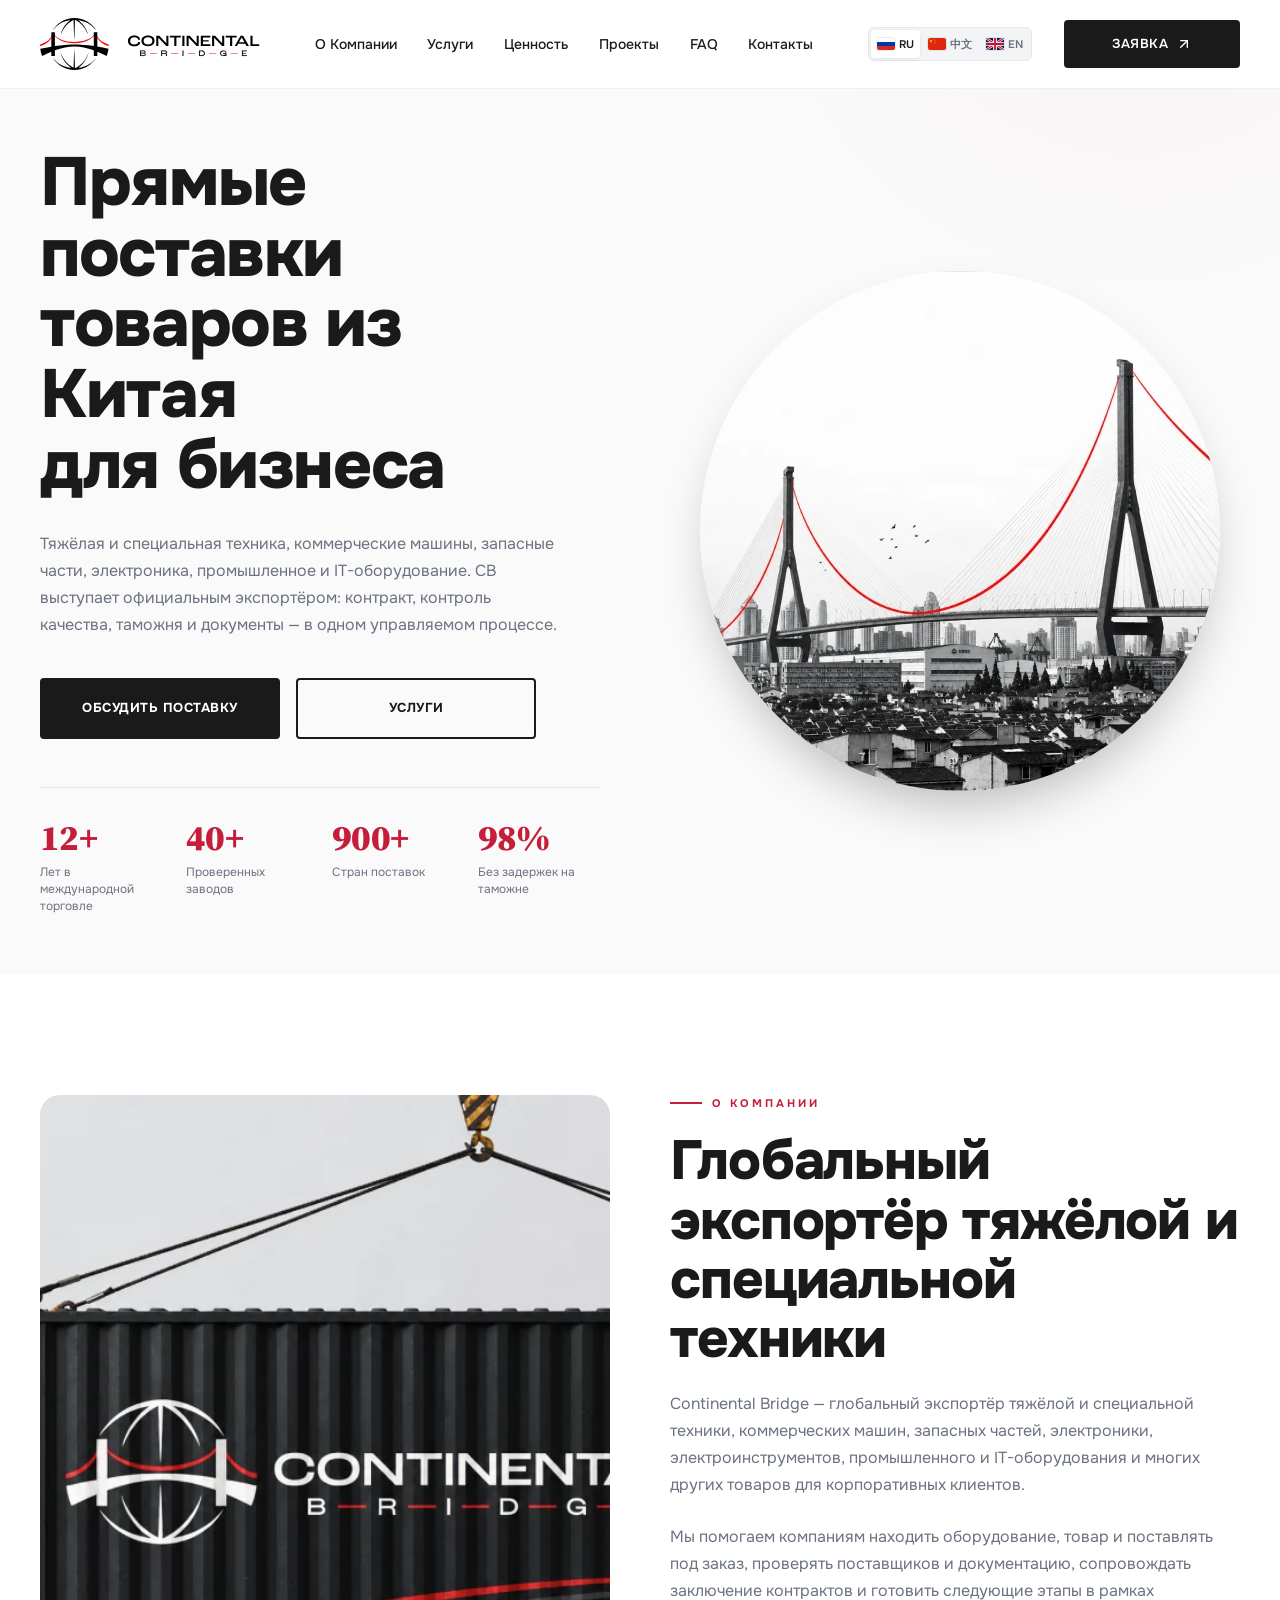
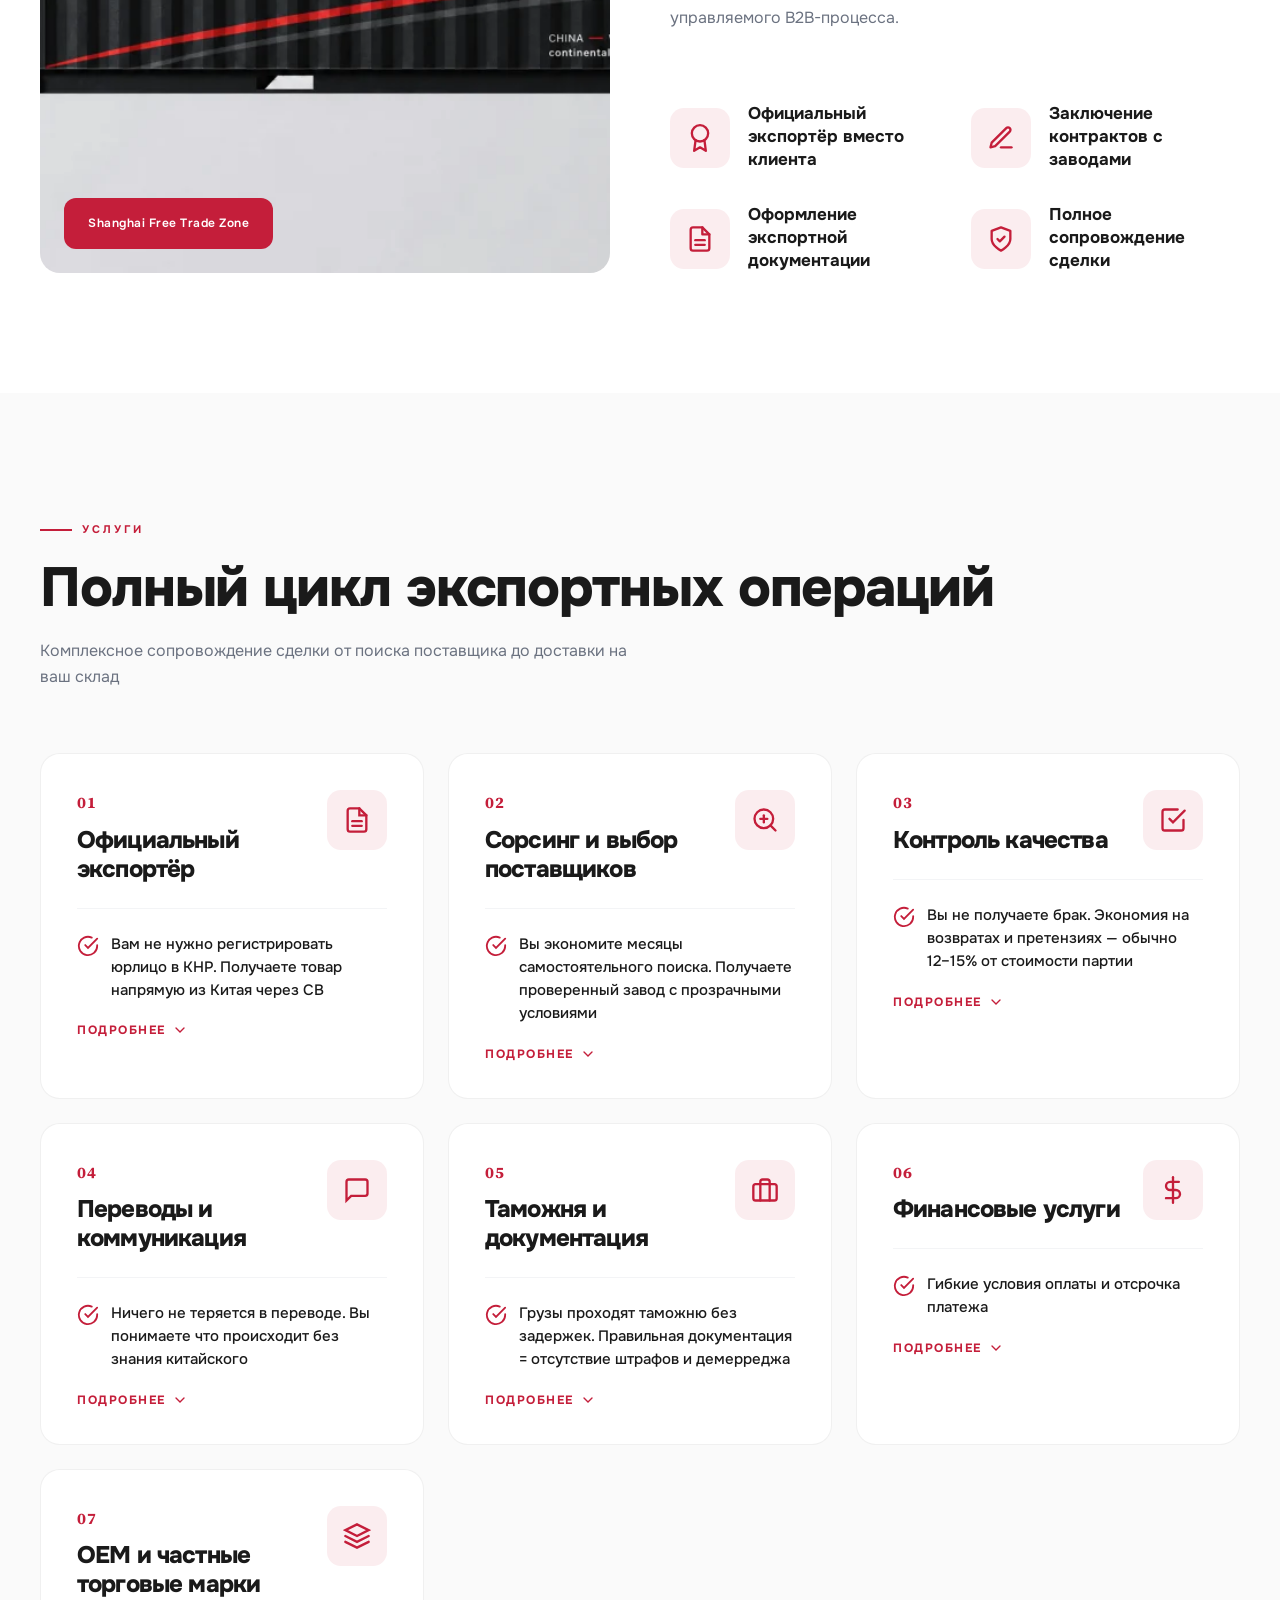
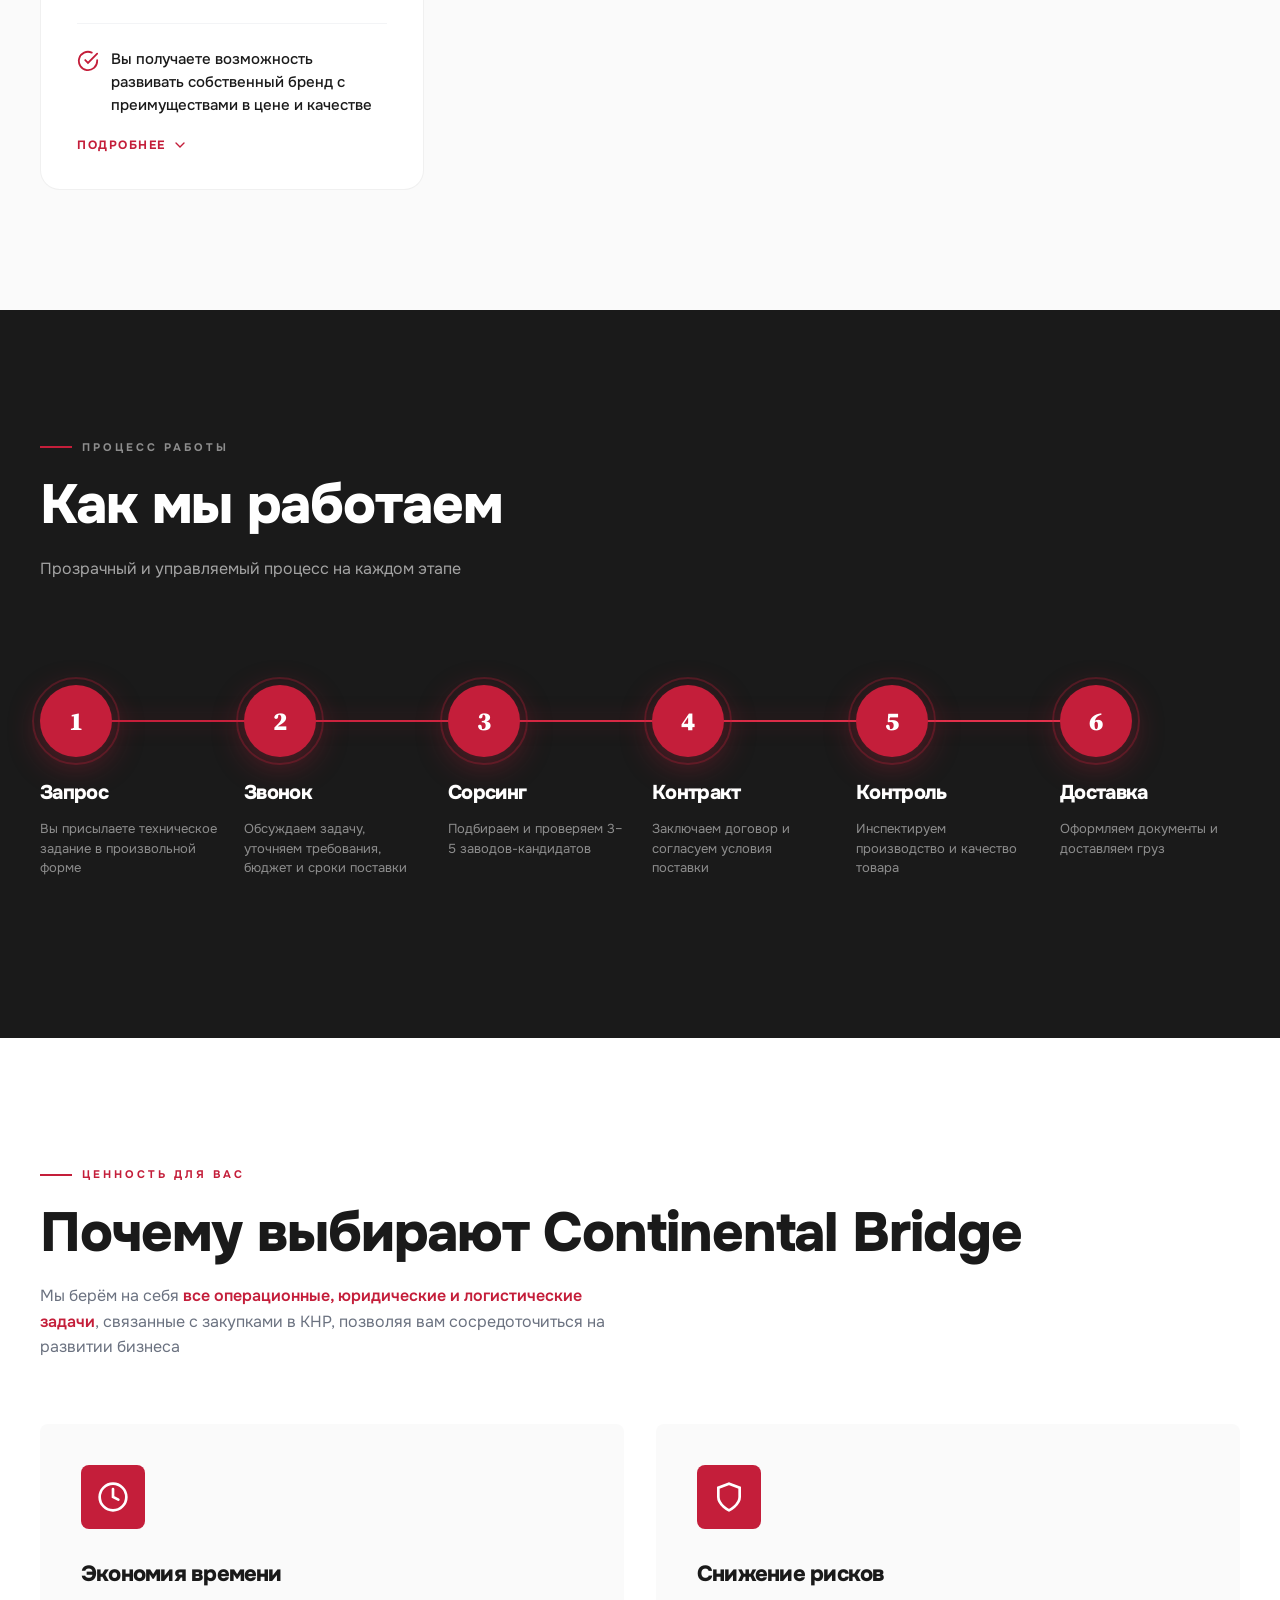
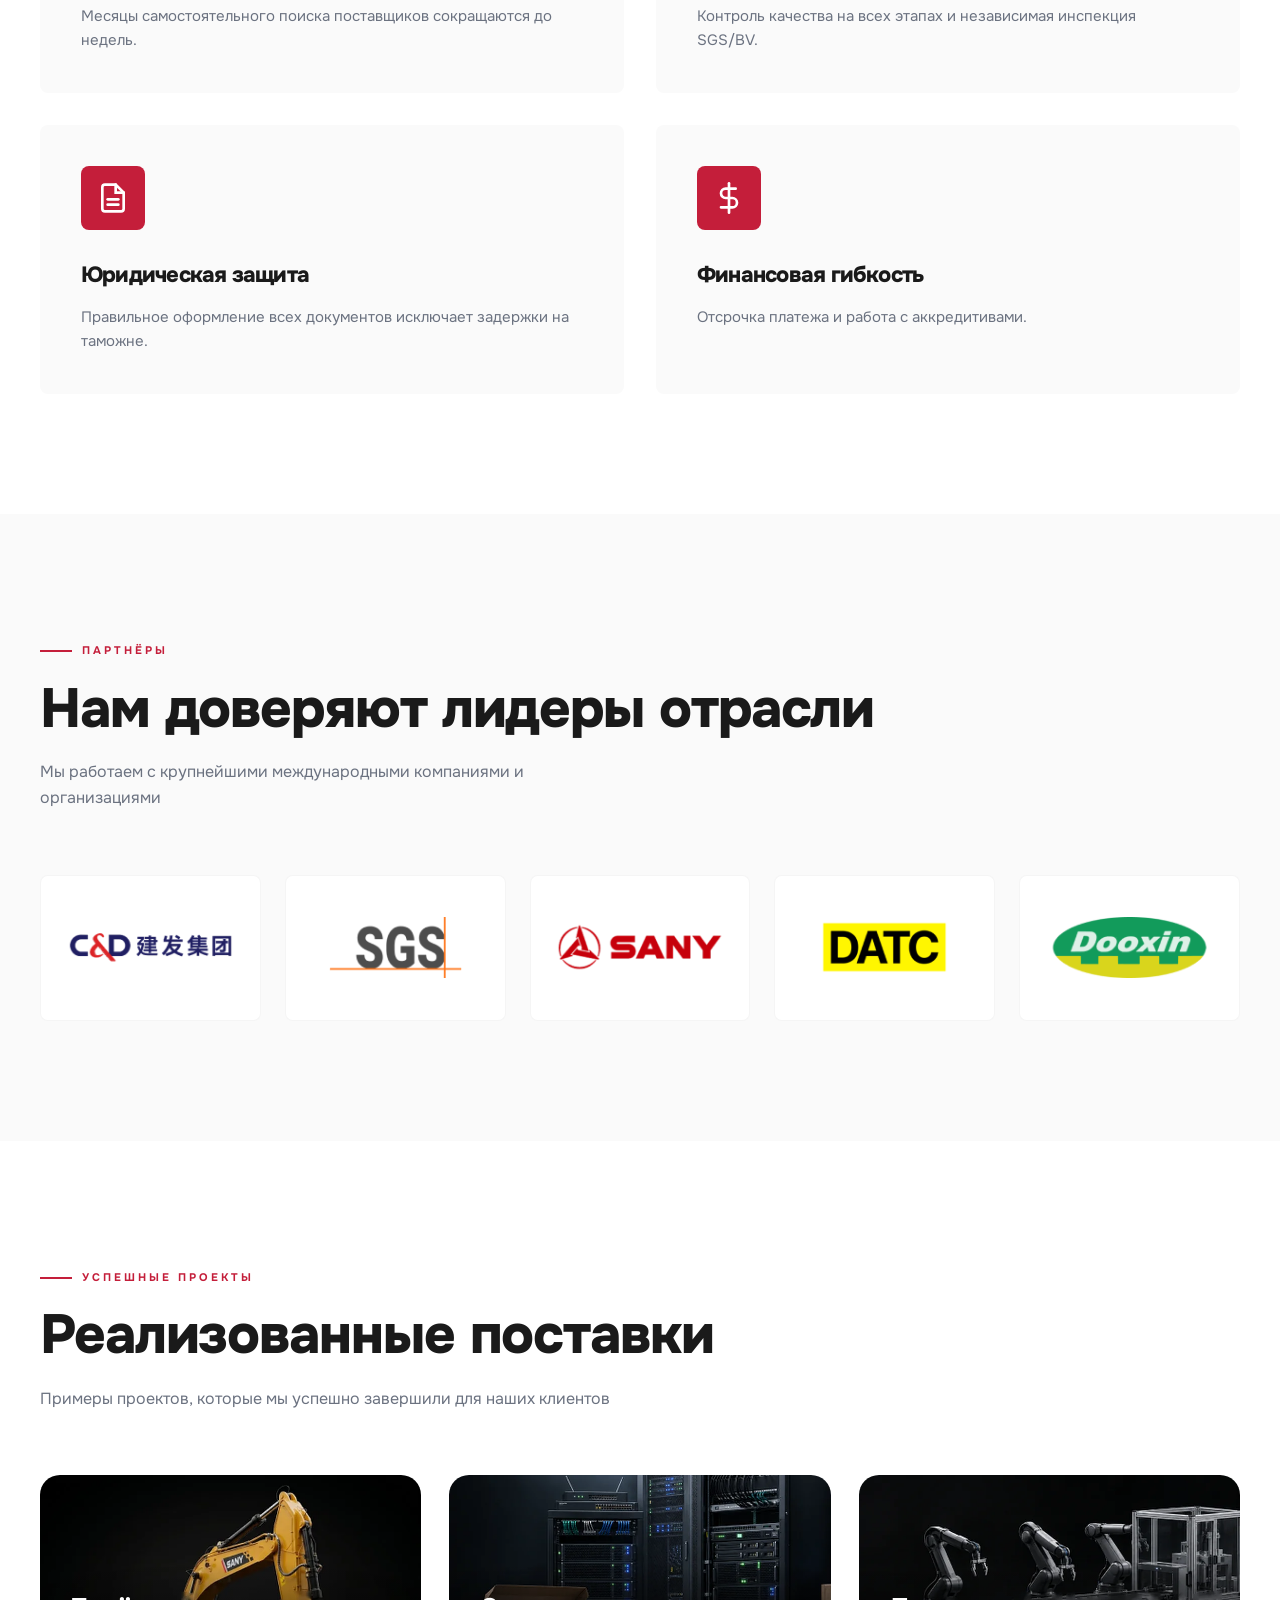
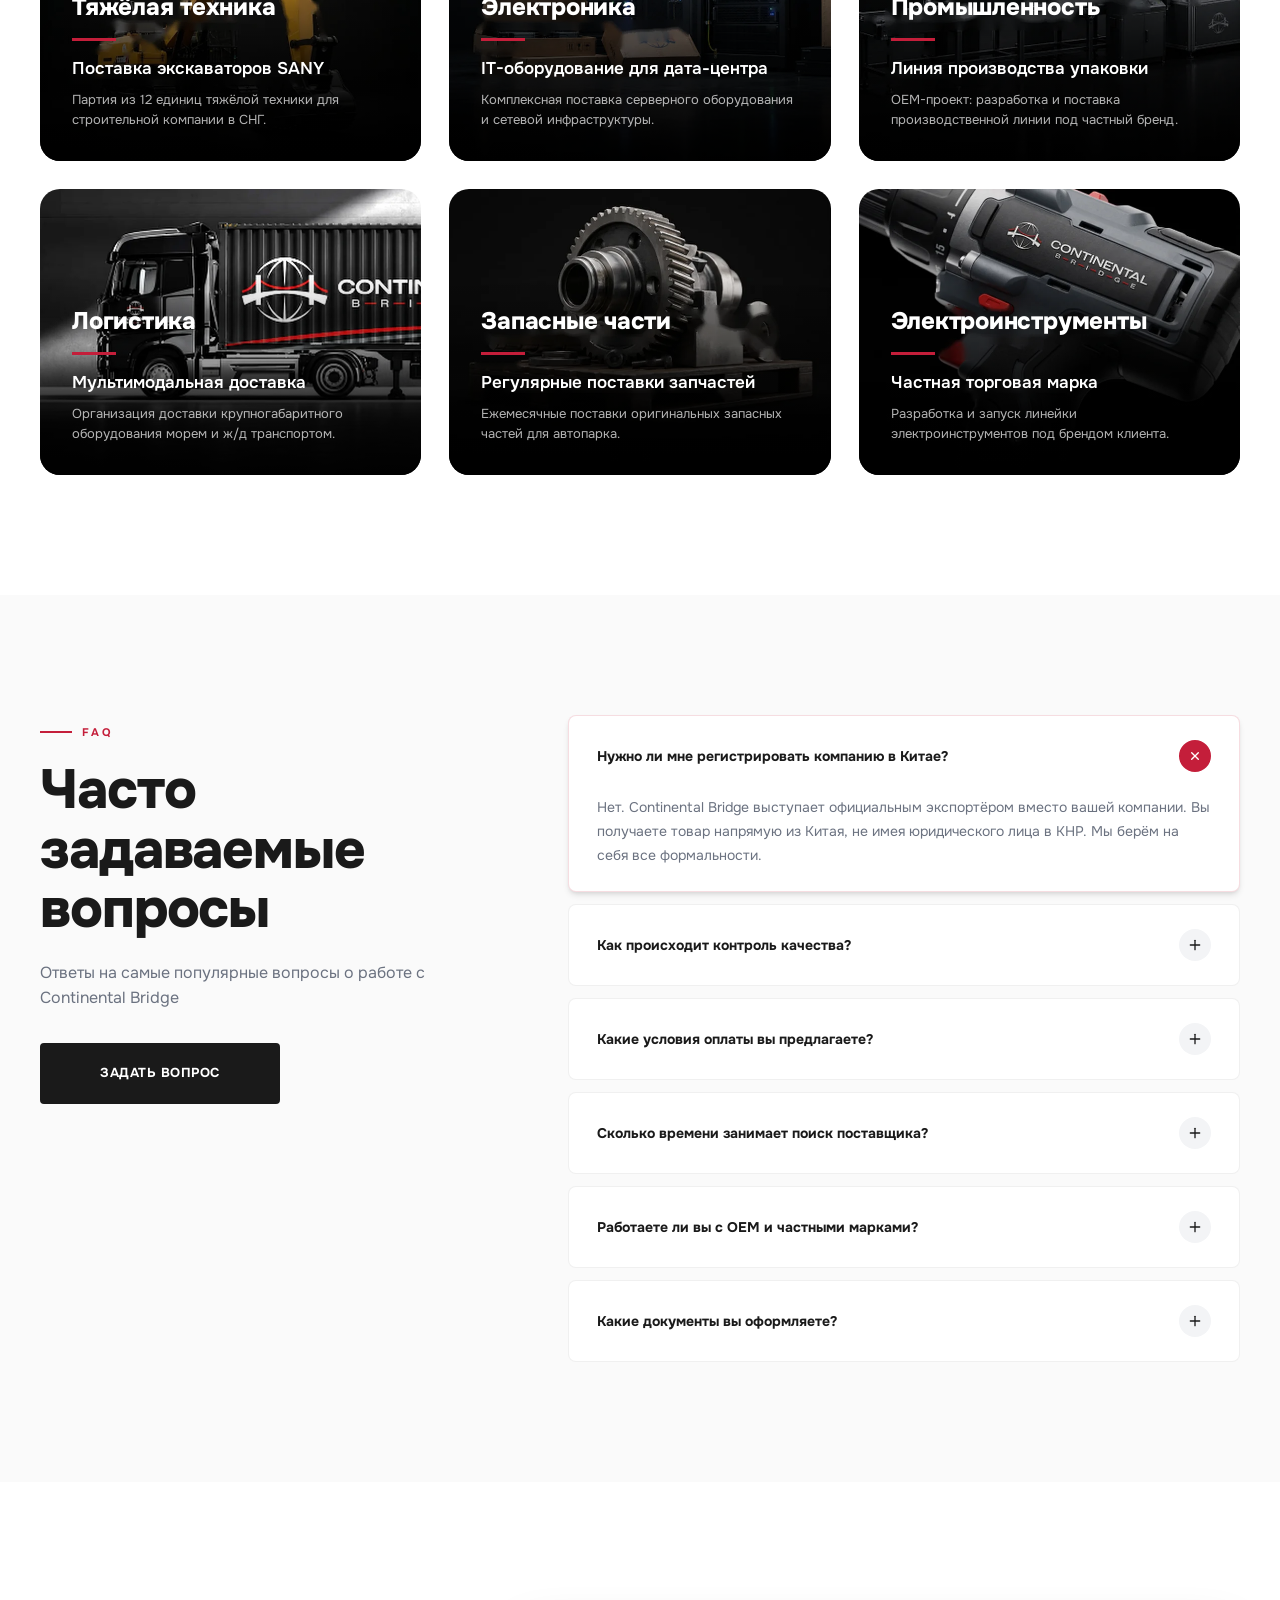
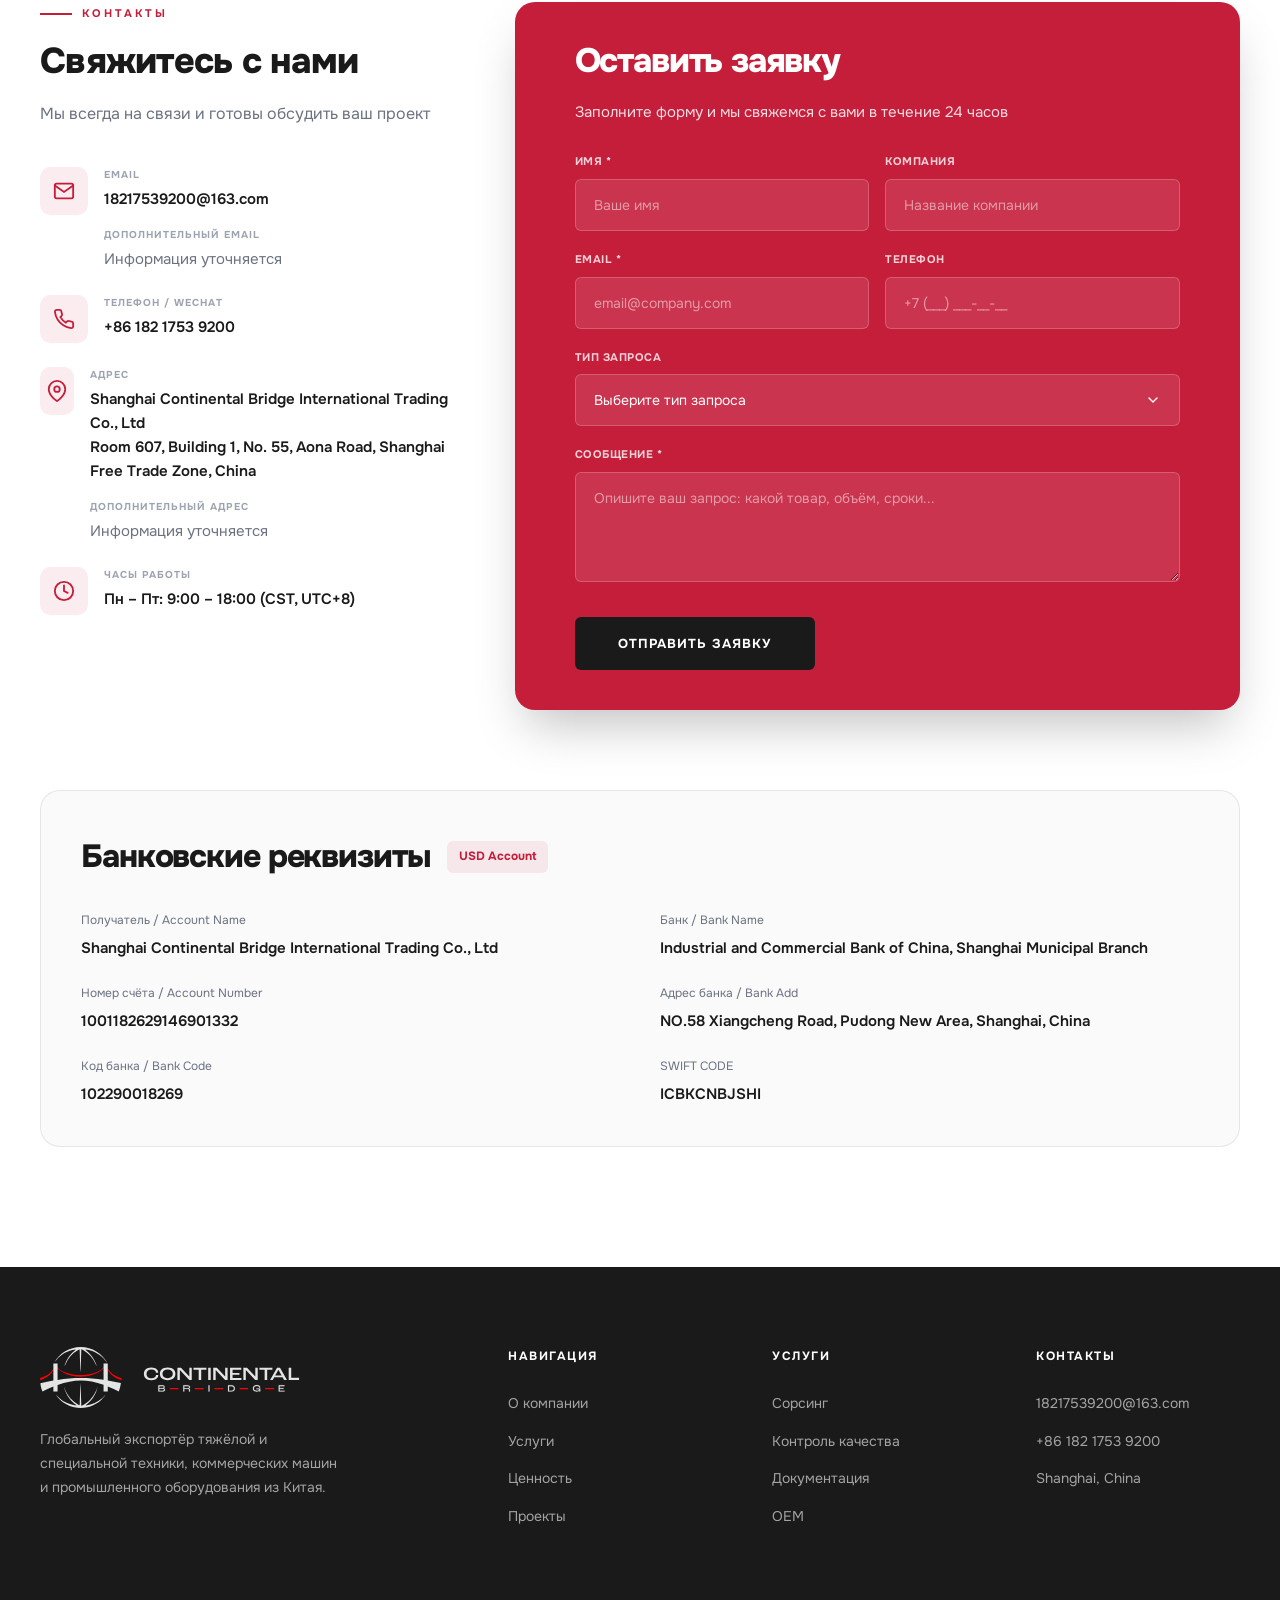
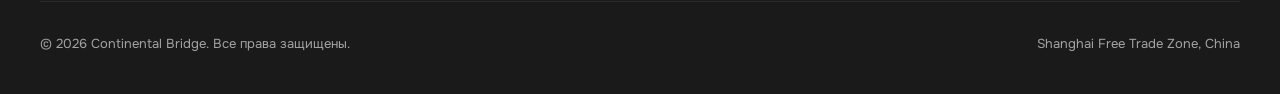
==== commit 92a0c244: "Apply Figma brandbook imagery: hero, about, project cards and partner logos" ====
--- a/index.html
+++ b/index.html
@@ -105,16 +105,7 @@
             </div>
             <div class="hero-image">
                 <div class="hero-circle">
-                    <img src="assets/images/hero-shanghai.webp" alt="Shanghai skyline">
-                    <div class="hero-bridge-overlay">
-                        <svg viewBox="0 0 500 120" fill="none" xmlns="http://www.w3.org/2000/svg">
-                            <path d="M0 100 Q60 20 125 60 Q190 100 250 40 Q310 -20 375 60 Q440 100 500 100" stroke="#C41E3A" stroke-width="6" fill="none" stroke-linecap="round"/>
-                            <path d="M0 110 Q60 40 125 75 Q190 110 250 55 Q310 0 375 75 Q440 110 500 110" stroke="#C41E3A" stroke-width="4" fill="none" stroke-linecap="round"/>
-                            <line x1="125" y1="60" x2="125" y2="110" stroke="#C41E3A" stroke-width="4" stroke-linecap="round"/>
-                            <line x1="250" y1="40" x2="250" y2="110" stroke="#C41E3A" stroke-width="4" stroke-linecap="round"/>
-                            <line x1="375" y1="60" x2="375" y2="110" stroke="#C41E3A" stroke-width="4" stroke-linecap="round"/>
-                        </svg>
-                    </div>
+                    <img src="assets/images/hero-shanghai.webp" alt="Shanghai skyline" fetchpriority="high" decoding="async">
                 </div>
             </div>
         </div>
@@ -125,7 +116,7 @@
         <div class="section-inner">
             <div class="about-grid">
                 <div class="about-image reveal">
-                    <img src="https://images.unsplash.com/photo-1497366216548-37526070297c?w=800&q=80" alt="Continental Bridge Office">
+                    <img src="assets/images/about-container.webp" alt="Контейнер Continental Bridge" loading="lazy" decoding="async">
                     <div class="about-image-badge">Shanghai Free Trade Zone</div>
                 </div>
                 <div class="about-text reveal reveal-delay-1">
@@ -462,7 +453,7 @@
 
             <div class="projects-grid">
                 <div class="project-card reveal">
-                    <img src="https://images.unsplash.com/photo-1581094794329-c8112a89af12?w=600&q=80" alt="Тяжёлая техника">
+                    <img src="assets/images/projects/heavy-machinery.webp" alt="Тяжёлая техника" loading="lazy" decoding="async">
                     <div class="project-overlay">
                         <div class="project-category">Тяжёлая техника</div>
                         <div class="project-divider"></div>
@@ -472,7 +463,7 @@
                 </div>
 
                 <div class="project-card reveal reveal-delay-1">
-                    <img src="https://images.unsplash.com/photo-1565043589221-1a6fd9ae45c7?w=600&q=80" alt="Электроника">
+                    <img src="assets/images/projects/electronics.webp" alt="Электроника" loading="lazy" decoding="async">
                     <div class="project-overlay">
                         <div class="project-category">Электроника</div>
                         <div class="project-divider"></div>
@@ -482,7 +473,7 @@
                 </div>
 
                 <div class="project-card reveal reveal-delay-2">
-                    <img src="https://images.unsplash.com/photo-1504307651254-35680f356dfd?w=600&q=80" alt="Промышленность">
+                    <img src="assets/images/projects/industrial.webp" alt="Промышленность" loading="lazy" decoding="async">
                     <div class="project-overlay">
                         <div class="project-category">Промышленность</div>
                         <div class="project-divider"></div>
@@ -492,7 +483,7 @@
                 </div>
 
                 <div class="project-card reveal">
-                    <img src="https://images.unsplash.com/photo-1586528116311-ad8dd3c8310d?w=600&q=80" alt="Логистика">
+                    <img src="assets/images/projects/logistics.webp" alt="Логистика" loading="lazy" decoding="async">
                     <div class="project-overlay">
                         <div class="project-category">Логистика</div>
                         <div class="project-divider"></div>
@@ -502,7 +493,7 @@
                 </div>
 
                 <div class="project-card reveal reveal-delay-1">
-                    <img src="assets/images/parts.jpg" alt="Запасные части">
+                    <img src="assets/images/projects/spare-parts.webp" alt="Запасные части" loading="lazy" decoding="async">
                     <div class="project-overlay">
                         <div class="project-category">Запасные части</div>
                         <div class="project-divider"></div>
@@ -512,7 +503,7 @@
                 </div>
 
                 <div class="project-card reveal reveal-delay-2">
-                    <img src="https://images.unsplash.com/photo-1581092160607-ee22621dd758?w=600&q=80" alt="Электроинструменты">
+                    <img src="assets/images/projects/power-tools.webp" alt="Электроинструменты" loading="lazy" decoding="async">
                     <div class="project-overlay">
                         <div class="project-category">Электроинструменты</div>
                         <div class="project-divider"></div>
--- a/assets/css/sections.css
+++ b/assets/css/sections.css
@@ -106,11 +106,6 @@
     overflow: hidden; position: relative; box-shadow: var(--shadow-xl);
 }
 .hero-circle img { width: 100%; height: 100%; object-fit: cover; }
-.hero-bridge-overlay {
-    position: absolute; bottom: 15%; left: 50%;
-    transform: translateX(-50%); width: 110%; z-index: 2;
-}
-.hero-bridge-overlay svg { width: 100%; height: auto; }
 
 .hero-stats {
     display: grid; grid-template-columns: repeat(4, 1fr);
